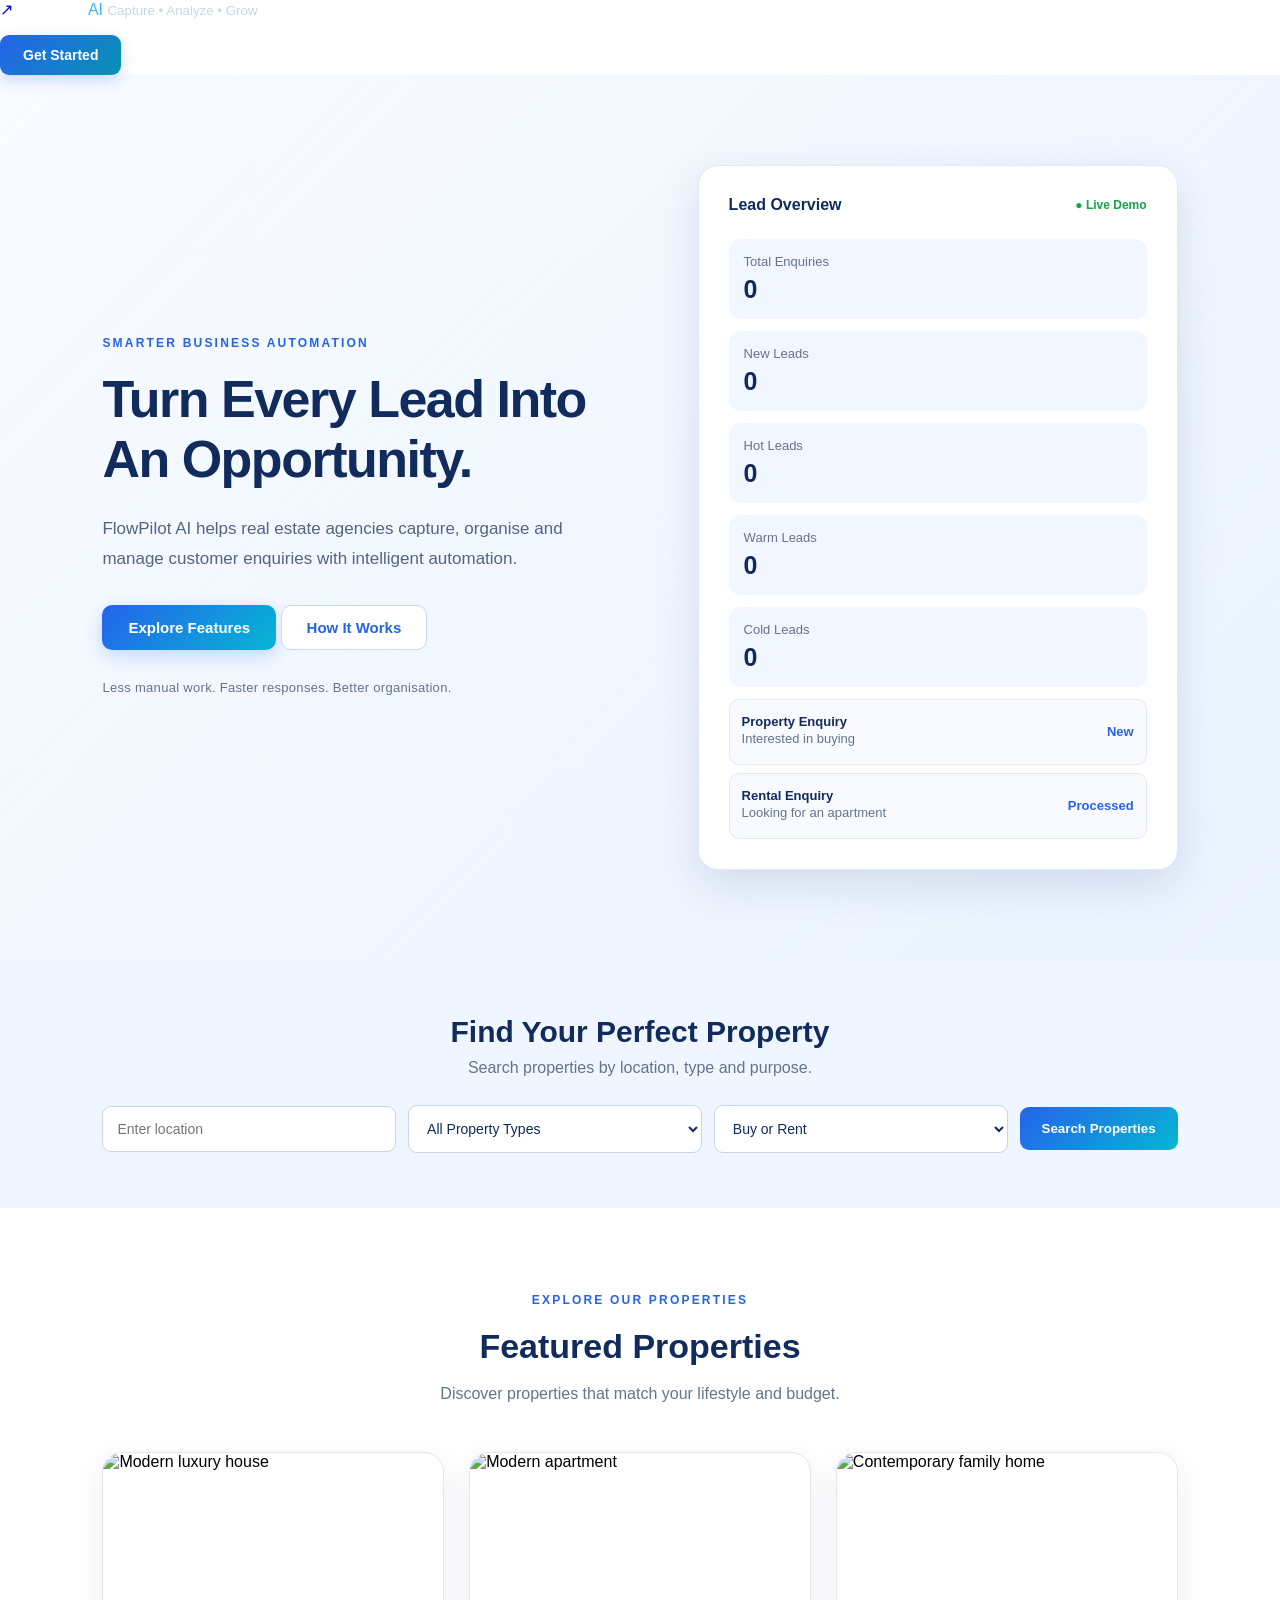
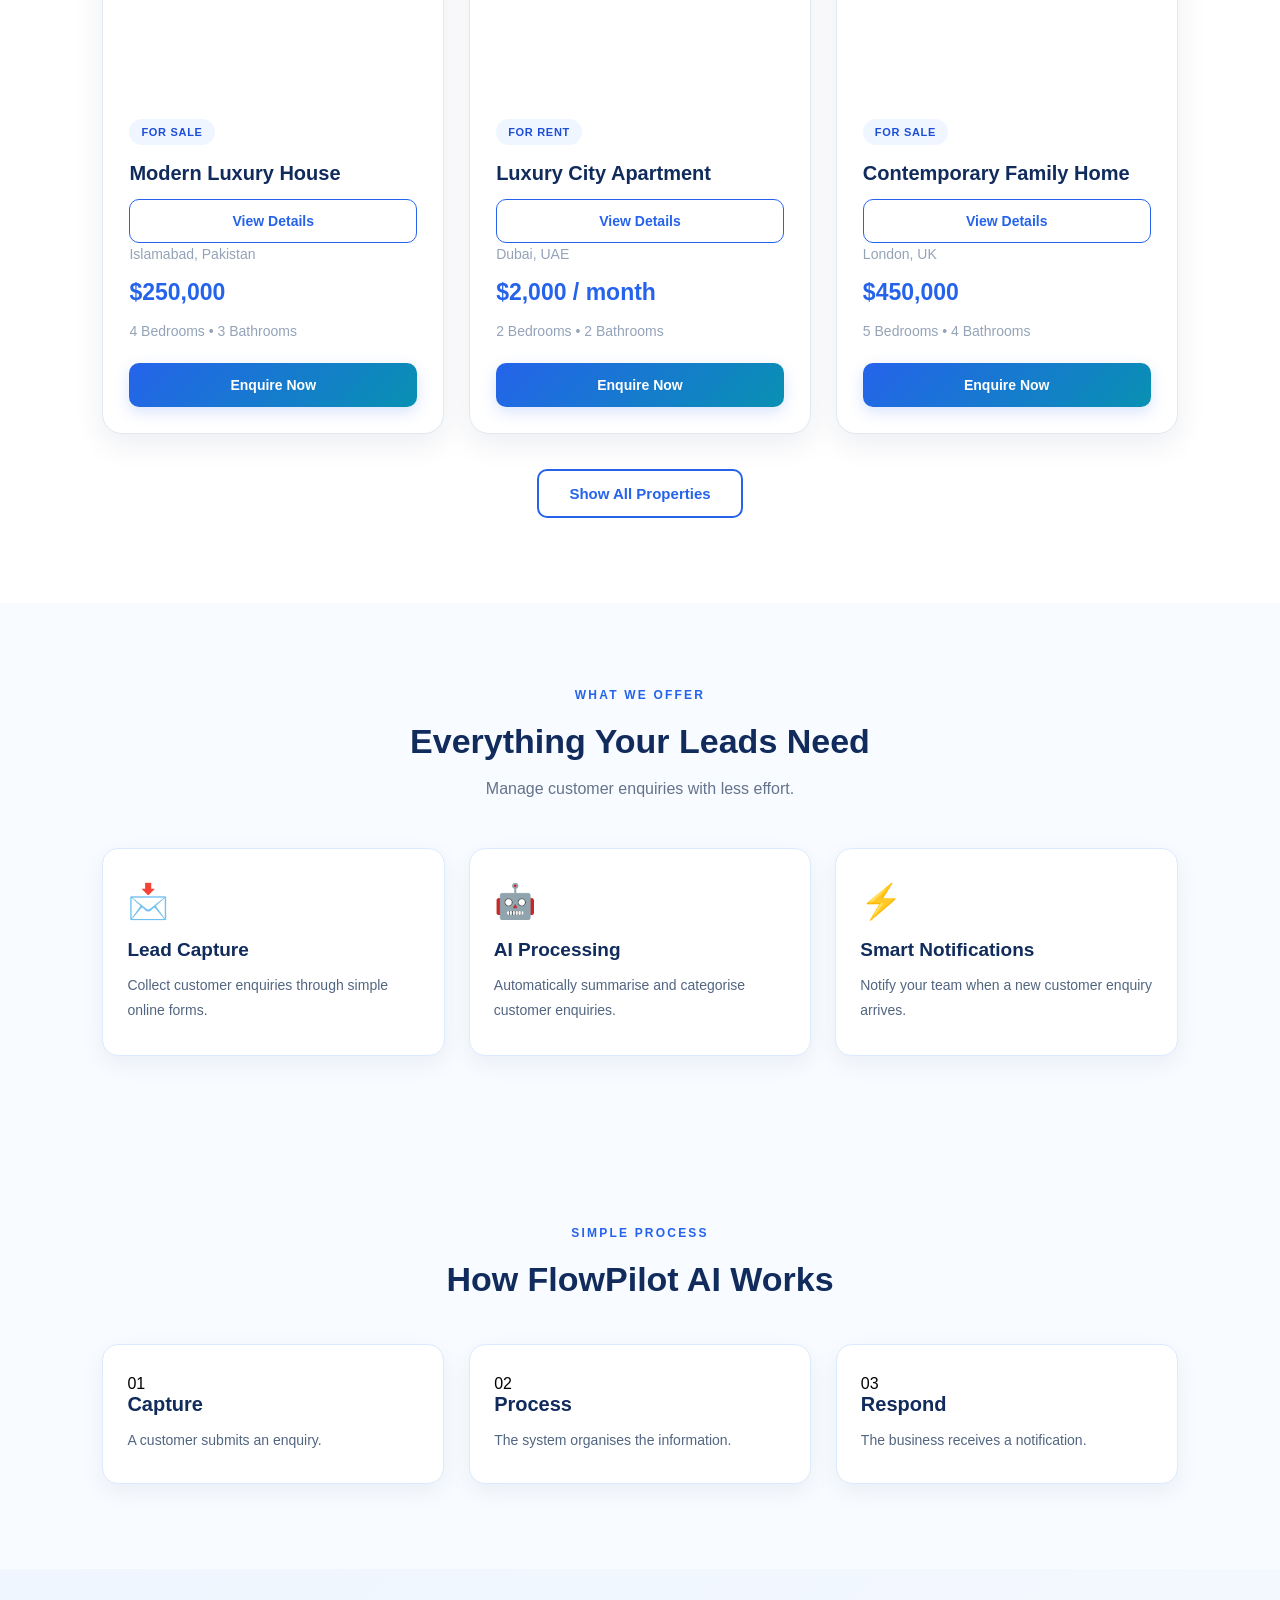
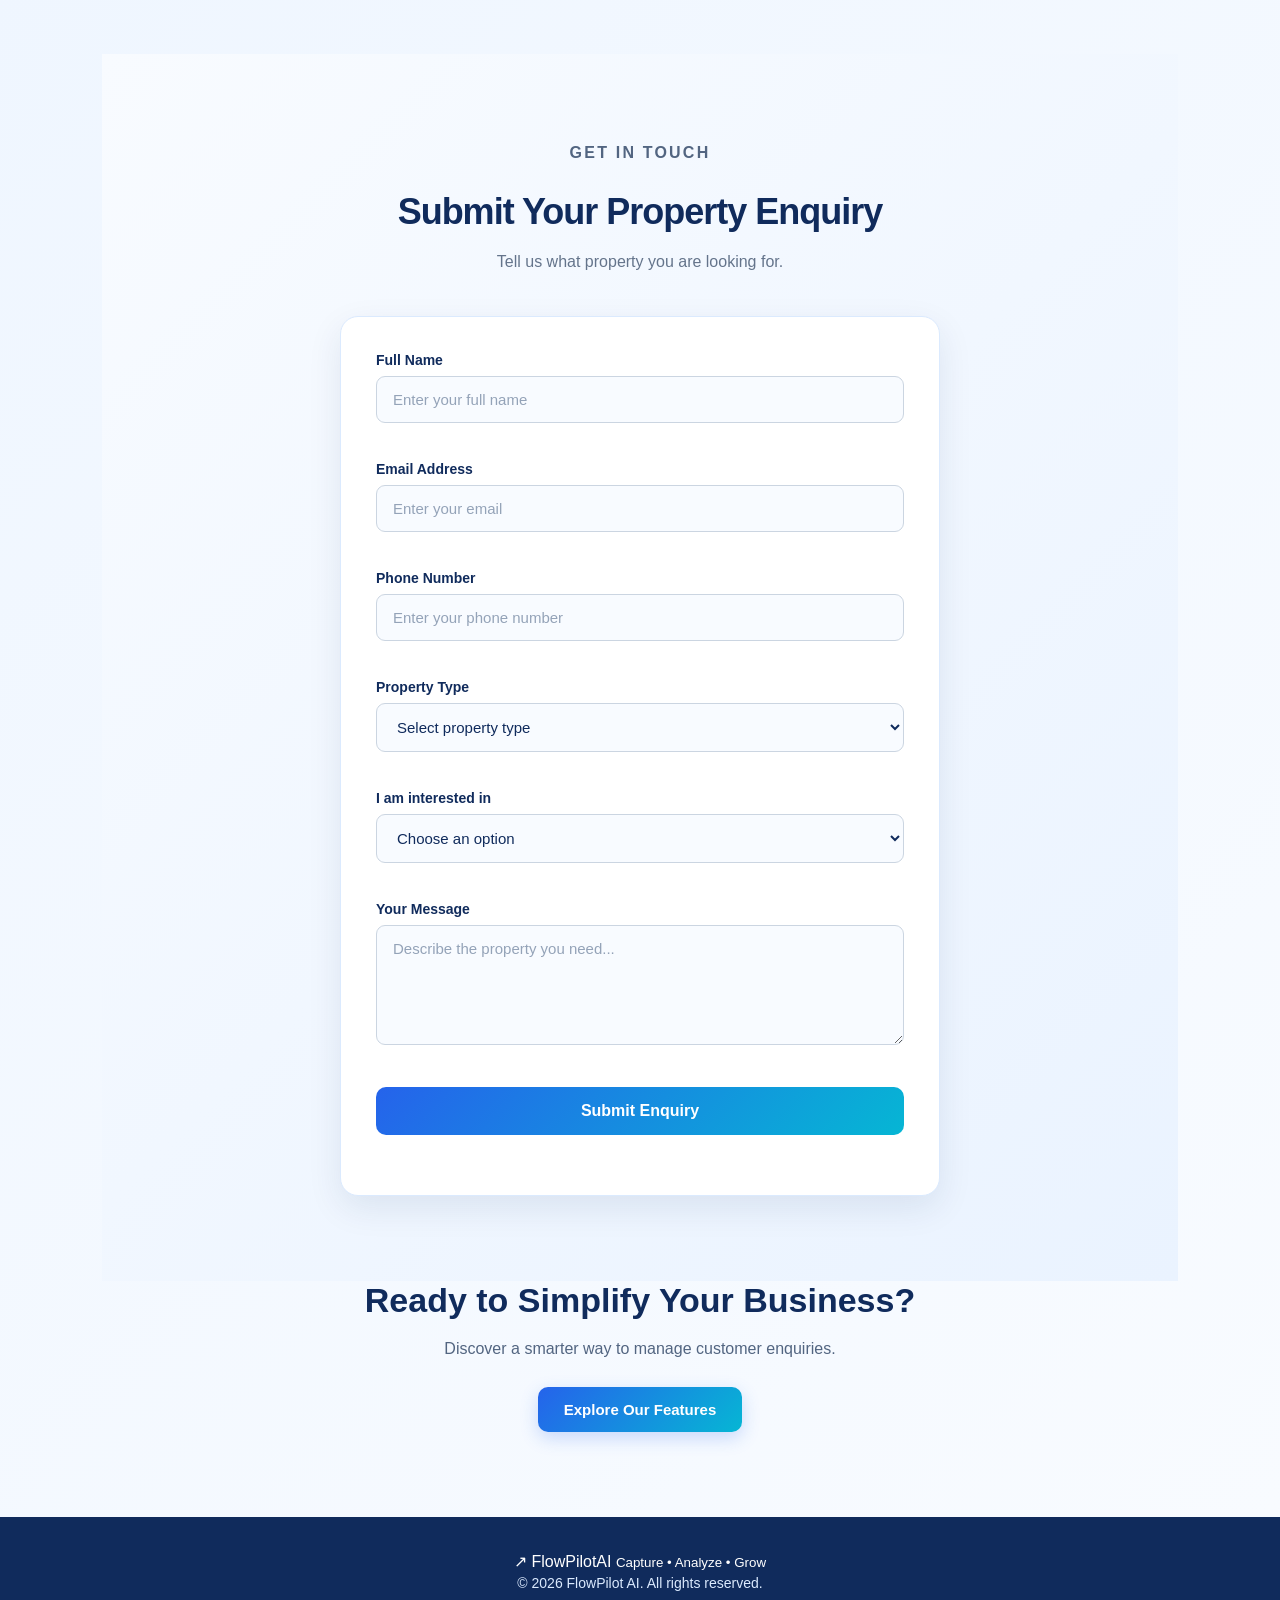
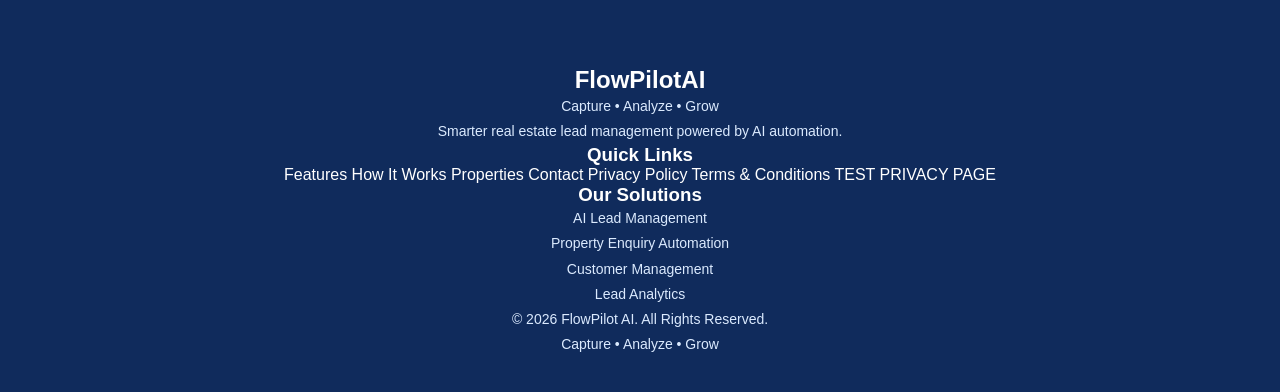
==== index.html @ d63a3cca "Upload FlowPilot AI website Upload FlowPilot AI website files, including homepage, styling, JavaScri" ====
<!DOCTYPE html>
<html lang="en">
<head>
    <meta charset="UTF-8">
    <meta name="viewport" content="width=device-width, initial-scale=1.0">
    <title>FlowPilot AI | Smart Lead Automation</title>
  <link rel="icon" href="favicon.svg" type="image/svg+xml">
    <link rel="stylesheet" href="style.css">
</head>
<body>

    <header class="navbar">
        <a href="#" class="logo">
    <span class="logo-icon">↗</span>
    <span class="logo-text">
        FlowPilot<span>AI</span>
        <small>Capture • Analyze • Grow</small>
    </span>
        </a>

        <nav>
            <a href="#features">Features</a>
            <a href="#how-it-works">How It Works</a>
            <a href="#contact">Contact</a>
        </nav>

        <a href="#contact" class="nav-button">Get Started</a>
    </header>

    <main>
        <section class="hero">
            <div class="hero-content">
                <p class="tagline">SMARTER BUSINESS AUTOMATION</p>

                <h1>
                    Turn Every Lead Into
                    <span>An Opportunity.</span>
                </h1>

                <p class="hero-description">
                    FlowPilot AI helps real estate agencies
                    capture, organise and manage customer
                    enquiries with intelligent automation.
                </p>

                <div class="hero-buttons">
                    <a href="#features" class="primary-button">
                        Explore Features
                    </a>

                    <a href="#how-it-works" class="secondary-button">
                        How It Works
                    </a>
                </div>

                <p class="trust-text">
                    Less manual work. Faster responses. Better organisation.
                </p>
            </div>

            <div class="hero-card">
                <div class="card-header">
                    <span>Lead Overview</span>
                    <span class="status">● Live Demo</span>
                </div>

                <div class="stat">
                    <p>Total Enquiries</p>
                    <h2 id="totalEnquiries">0</h2>
                </div>

                <div class="stat">
                    <p>New Leads</p>
                    <h2 id="newLeads">0</h2>
                </div>
<div class="stat">
    <p>Hot Leads</p>
    <h2 id="hotLeads">0</h2>
</div>

<div class="stat">
    <p>Warm Leads</p>
    <h2 id="warmLeads">0</h2>
</div>

<div class="stat">
    <p>Cold Leads</p>
    <h2 id="coldLeads">0</h2>
</div>
                <div class="lead-item">
                    <div>
                        <strong>Property Enquiry</strong>
                        <p>Interested in buying</p>
                    </div>
                    <span class="lead-label">New</span>
                </div>

                <div class="lead-item">
                    <div>
                        <strong>Rental Enquiry</strong>
                        <p>Looking for an apartment</p>
                    </div>
                    <span class="lead-label">Processed</span>
                </div>
            </div>
        </section>
      
<!-- PROPERTY SEARCH SECTION -->
<section class="property-search" id="property-search">

    <h2>Find Your Perfect Property</h2>
    <p>Search properties by location, type and purpose.</p>

    <div class="search-form">

        <input type="text" id="searchLocation"
        placeholder="Enter location">

        <select id="searchType">
            <option value="">All Property Types</option>
            <option value="house">House</option>
            <option value="apartment">Apartment</option>
        </select>

        <select id="searchPurpose">
            <option value="">Buy or Rent</option>
            <option value="sale">For Sale</option>
            <option value="rent">For Rent</option>
        </select>

        <button type="button" id="propertySearchButton">
            Search Properties
        </button>

    </div>
</section>

      
<!-- FEATURED PROPERTIES SECTION -->
<section class="properties" id="properties">

    <div class="section-heading">
        <p class="tagline">EXPLORE OUR PROPERTIES</p>
        <h2>Featured Properties</h2>
        <p>Discover properties that match your lifestyle and budget.</p>
    </div>

    <div class="property-grid">

        <div class="property-card">
            <img src="https://images.unsplash.com/photo-1600585154340-be6161a56a0c?w=800" alt="Modern luxury house">
            <div class="property-info">
                <span class="property-type">FOR SALE</span>
                <h3>Modern Luxury House</h3>

<button type="button" class="view-details-button"
    onclick="showPropertyDetails(0)">
    View Details
</button>

<p class="property-location">Islamabad, Pakistan</p>

<h4>$250,000</h4>

<p>4 Bedrooms • 3 Bathrooms</p>

<a href="#enquiry" class="property-button">Enquire Now</a>
            </div>
        </div>

        <div class="property-card">
            <img src="https://images.unsplash.com/photo-1600607687939-ce8a6c25118c?w=800" alt="Modern apartment">
            <div class="property-info">
                <span class="property-type">FOR RENT</span>
                <h3>Luxury City Apartment</h3>
              
<button type="button" class="view-details-button"
    onclick="showPropertyDetails(1)">
    View Details
</button>

                <p class="property-location">Dubai, UAE</p>
                <h4>$2,000 / month</h4>
                <p>2 Bedrooms • 2 Bathrooms</p>
                <a href="#enquiry" class="property-button">Enquire Now</a>
            </div>
        </div>

        <div class="property-card">
            <img src="https://images.unsplash.com/photo-1600566753086-00f18fb6b3ea?w=800" alt="Contemporary family home">
            <div class="property-info">
                <span class="property-type">FOR SALE</span>
                <h3>Contemporary Family Home</h3>
              
<button type="button" class="view-details-button"
    onclick="showPropertyDetails(2)">
    View Details
</button>

                <p class="property-location">London, UK</p>
                <h4>$450,000</h4>
                <p>5 Bedrooms • 4 Bathrooms</p>
                <a href="#enquiry" class="property-button">Enquire Now</a>
            </div>
        </div>

    </div>
  
<button type="button" id="showAllProperties" class="show-all-button">
    Show All Properties
</button>

</section>


        <section class="features" id="features">
            <div class="section-heading">
                <p class="tagline">WHAT WE OFFER</p>
                <h2>Everything Your Leads Need</h2>
                <p>Manage customer enquiries with less effort.</p>
            </div>

            <div class="feature-grid">
                <article class="feature-box">
                    <div class="feature-icon">📩</div>
                    <h3>Lead Capture</h3>
                    <p>Collect customer enquiries through
                    simple online forms.</p>
                </article>

                <article class="feature-box">
                    <div class="feature-icon">🤖</div>
                    <h3>AI Processing</h3>
                    <p>Automatically summarise and
                    categorise customer enquiries.</p>
                </article>

                <article class="feature-box">
                    <div class="feature-icon">⚡</div>
                    <h3>Smart Notifications</h3>
                    <p>Notify your team when a new
                    customer enquiry arrives.</p>
                </article>
            </div>
        </section>

        <section class="how-it-works" id="how-it-works">
            <p class="tagline">SIMPLE PROCESS</p>
            <h2>How FlowPilot AI Works</h2>

            <div class="steps">
                <div class="step">
                    <span>01</span>
                    <h3>Capture</h3>
                    <p>A customer submits an enquiry.</p>
                </div>

                <div class="step">
                    <span>02</span>
                    <h3>Process</h3>
                    <p>The system organises the information.</p>
                </div>

                <div class="step">
                    <span>03</span>
                    <h3>Respond</h3>
                    <p>The business receives a notification.</p>
                </div>
            </div>
        </section>

        <section class="contact" id="contact">
          
<!-- CUSTOMER ENQUIRY FORM -->

    


<section class="enquiry-section" id="enquiry">

    <div class="section-heading">
        <p class="tagline">GET IN TOUCH</p>
        <h2>Submit Your Property Enquiry</h2>
        <p>Tell us what property you are looking for.</p>
    </div>

    <form id="enquiryForm" class="enquiry-form">

        <div class="form-group">
            <label for="fullName">Full Name</label>
            <input type="text" id="fullName"
                placeholder="Enter your full name" required>
        </div>

        <div class="form-group">
            <label for="email">Email Address</label>
            <input type="email" id="email"
                placeholder="Enter your email" required>
        </div>

        <div class="form-group">
            <label for="phone">Phone Number</label>
            <input type="tel" id="phone"
                placeholder="Enter your phone number" required>
        </div>

        <div class="form-group">
            <label for="propertyType">Property Type</label>
            <select id="propertyType" required>
                <option value="">Select property type</option>
                <option value="House">House</option>
                <option value="Apartment">Apartment</option>
                <option value="Commercial">Commercial Property</option>
                <option value="Land">Land</option>
            </select>
        </div>

        <div class="form-group">
            <label for="purpose">I am interested in</label>
            <select id="purpose" required>
                <option value="">Choose an option</option>
                <option value="Buying">Buying</option>
                <option value="Renting">Renting</option>
                <option value="Selling">Selling</option>
            </select>
        </div>

        <div class="form-group">
            <label for="message">Your Message</label>
            <textarea id="message" rows="5"
                placeholder="Describe the property you need..."
                required></textarea>
        </div>

        <button type="submit" class="submit-button">
            Submit Enquiry
        </button>

        <p id="formMessage" class="form-message" role="status"></p>

    </form>
</section>


          <h2>Ready to Simplify Your Business?</h2>
            <p>Discover a smarter way to manage customer enquiries.</p>
            <a href="#features" class="primary-button">
                Explore Our Features
            </a>
        </section>
      
<!-- PROPERTY DETAILS POPUP -->
<div id="propertyDetailsModal" class="property-modal">

    <div class="property-modal-content">

        <button type="button" class="close-modal"
        onclick="closePropertyDetails()">&times;</button>

        <h2 id="detailTitle">Property Details</h2>

        <p id="detailLocation"></p>

        <h3 id="detailPrice"></h3>

        <p id="detailDescription"></p>

        <p id="detailBedrooms"></p>

        <a href="#enquiry" class="property-button"
        onclick="closePropertyDetails()">
            Enquire About This Property
        </a>

    </div>

</div>
    </main>

    <footer>
        <a href="#" class="logo">
    <span class="logo-icon">↗</span>
    <span class="logo-text">
        FlowPilot<span>AI</span>
        <small>Capture • Analyze • Grow</small>
    </span>
        </a>
        <p>© 2026 FlowPilot AI. All rights reserved.</p>
    </footer>
<script src="script.js?v=2"></script>
  
<!-- FLOWPILOT AI FOOTER -->
<footer class="footer">

    <div class="footer-container">

        <div class="footer-brand">
            <h2>FlowPilot<span>AI</span></h2>
            <p>Capture • Analyze • Grow</p>
            <p>
                Smarter real estate lead management
                powered by AI automation.
            </p>
        </div>

        <div class="footer-links">
            <h3>Quick Links</h3>
            <a href="#features">Features</a>
            <a href="#how-it-works">How It Works</a>
            <a href="#properties">Properties</a>
            <a href="#enquiry">Contact</a>
          <a href="./privacy.html" target="_blank">Privacy Policy</a>

<a href="./terms.html" target="_blank">Terms & Conditions</a>
          
          <a href="privacy.html">TEST PRIVACY PAGE</a>
        </div>

        <div class="footer-services">
            <h3>Our Solutions</h3>
            <p>AI Lead Management</p>
            <p>Property Enquiry Automation</p>
            <p>Customer Management</p>
            <p>Lead Analytics</p>
        </div>

    </div>

    <div class="footer-bottom">
        <p>© 2026 FlowPilot AI. All Rights Reserved.</p>
        <p>Capture • Analyze • Grow</p>
    </div>

</footer>

</body>
</html>
---- style.css ----
/* =========================================
   FLOWPILOT AI - COMPLETE WEBSITE STYLESHEET
   ========================================= */

/* 1. GLOBAL STYLES */

* {
    margin: 0;
    padding: 0;
    box-sizing: border-box;
}

html {
    scroll-behavior: smooth;
}

body {
    font-family: Arial, Helvetica, sans-serif;

/* PROFESSIONAL GET STARTED BUTTON */

.nav-button {
    display: inline-block;
    padding: 12px 23px;
    background: linear-gradient(135deg, #2563eb, #0891b2);
    color: #ffffff !important;
    text-decoration: none !important;
    font-size: 14px;
    font-weight: 700;
    border-radius: 9px;
    box-shadow: 0 5px 15px rgba(37, 99, 235, 0.22);
    transition: all 0.3s ease;
}

.nav-button:hover {
    background: linear-gradient(135deg, #1d4ed8, #0e7490);
    transform: translateY(-2px);
    box-shadow: 0 8px 20px rgba(37, 99, 235, 0.3);
}
  

.navbar .logo {
    display: inline-flex;
    align-items: center;
    gap: 10px;
    text-decoration: none;
}

.navbar .logo-text {
    color: #ffffff;
}

.navbar .logo-text > span {
    color: #38bdf8;
}

.navbar .logo-text small {
    color: #cbd5e1;
}

.navbar .logo-text {
    color: #ffffff;
}

.navbar .logo-text > span {
    color: #38bdf8;
}

.navbar .logo-text small {
    color: #cbd5e1;
}

.navbar nav {
    display: flex;
    align-items: center;
    gap: 28px;
}


.navbar nav a {
    color: #ffffff;
    text-decoration: none;
    font-size: 14px;
    font-weight: 600;
    transition: 0.3s ease;
}

.navbar nav a:hover {
    color: #38bdf8;
}







/* 3. HERO SECTION */

.hero {
    display: flex;
    align-items: center;
    justify-content: space-between;
    gap: 55px;
    padding: 90px 8%;
    min-height: 600px;
    background: linear-gradient(135deg, #f8fbff, #eaf3ff);
}

.hero-content {
    flex: 1;
    max-width: 560px;
}

.tagline {
    color: #2563eb;
    font-size: 12px;
    font-weight: 800;
    letter-spacing: 2.2px;
    margin-bottom: 20px;
    text-transform: uppercase;
}

.hero h1 {
    color: #102b5c;
    font-size: 52px;
    font-weight: 800;
    line-height: 1.15;
    letter-spacing: -1.5px;
    margin-bottom: 24px;
}

.hero-description {
    color: #526581;
    font-size: 17px;
    line-height: 1.8;
    max-width: 520px;
    margin-bottom: 30px;
}

.primary-button {
    display: inline-block;
    background: linear-gradient(135deg, #2563eb, #06b6d4);
    color: white;
    padding: 14px 26px;
    border-radius: 10px;
    text-decoration: none;
    font-size: 15px;
    font-weight: 700;
    box-shadow: 0 6px 18px rgba(37, 99, 235, 0.22);
    transition: 0.3s ease;
}

.primary-button:hover {
    transform: translateY(-3px);
    box-shadow: 0 10px 24px rgba(37, 99, 235, 0.3);
}

.secondary-button {
    display: inline-block;
    color: #2563eb;
    background: #ffffff;
    border: 1px solid #bfdbfe;
    padding: 13px 25px;
    border-radius: 10px;
    text-decoration: none;
    font-size: 15px;
    font-weight: 700;
    transition: 0.3s ease;
}

.secondary-button:hover {
    background: #eff6ff;
    border-color: #2563eb;
    transform: translateY(-3px);
}

.trust-text {
    margin-top: 28px;
    color: #64748b;
    font-size: 13px;
    font-weight: 500;
    letter-spacing: 0.3px;
    line-height: 1.6;
}

.hero-card {
    flex: 1;
    max-width: 480px;
    width: 100%;
    padding: 30px;
    background: #ffffff;
    border: 1px solid #dbeafe;
    border-radius: 20px;
    box-shadow: 0 15px 45px rgba(16, 43, 92, 0.12);
}

.hero-card .card-header {
    display: flex;
    justify-content: space-between;
    align-items: center;
    margin-bottom: 25px;
    color: #102b5c;
    font-weight: 700;
}

.hero-card .stat {
    padding: 15px;
    margin-bottom: 12px;
    background: #f1f6ff;
    border-radius: 12px;
}

.hero-card .stat p {
    color: #64748b;
    font-size: 13px;
    margin-bottom: 6px;
}

.hero-card .stat h2 {
    color: #102b5c;
    font-size: 25px;
    margin: 0;
}

.hero-card .status {
    color: #16a34a;
    font-size: 12px;
}

.lead-item {
    display: flex;
    justify-content: space-between;
    align-items: center;
    padding: 14px 12px;
    margin-top: 8px;
    background: #f8faff;
    border: 1px solid #e2e8f0;
    border-radius: 10px;
    font-size: 13px;
    color: #102b5c;
}

.lead-item p {
    color: #64748b;
    font-size: 13px;
    line-height: 1.6;
    font-weight: 500;
}

.lead-item span {
    color: #2563eb;
    font-weight: 700;
}


/* 4. SECTION HEADINGS */

.section-heading {
    text-align: center;
}

.section-heading h2,
.how-it-works h2 {
    color: #102b5c;
    font-size: 34px;
    font-weight: 800;
    margin-bottom: 14px;
}

.section-heading > p:last-child {
    color: #64748b;
    font-size: 16px;
    line-height: 1.7;
}


/* 5. FEATURES SECTION */

.features,
.how-it-works {
    padding: 85px 8%;
    text-align: center;
    background: #f8fbff;
}

.feature-grid {
    display: flex;
    gap: 24px;
    margin-top: 45px;
}

.feature-box {
    flex: 1;
    background: #ffffff;
    border: 1px solid #dbeafe;
    padding: 32px 24px;
    border-radius: 16px;
    text-align: left;
    box-shadow: 0 8px 25px rgba(16, 43, 92, 0.06);
    transition: 0.3s ease;
}

.feature-box:hover {
    transform: translateY(-6px);
    box-shadow: 0 14px 30px rgba(16, 43, 92, 0.12);
}

.feature-icon {
    font-size: 34px;
    margin-bottom: 18px;
}

.feature-box h3 {
    color: #102b5c;
    font-size: 19px;
    margin-bottom: 12px;
}

.feature-box p,
.step p {
    color: #526581;
    font-size: 14px;
    line-height: 1.8;
}


/* 6. HOW IT WORKS SECTION */

.steps {
    display: flex;
    gap: 25px;
    margin-top: 45px;
}

.step {
    flex: 1;
    background: #ffffff;
    border: 1px solid #dbeafe;
    padding: 30px 24px;
    border-radius: 16px;
    text-align: left;
    box-shadow: 0 8px 25px rgba(16, 43, 92, 0.06);
    transition: 0.3s ease;
}

.step:hover {
    transform: translateY(-6px);
    box-shadow: 0 14px 30px rgba(16, 43, 92, 0.12);
}

.step h3 {
    color: #102b5c;
    font-size: 20px;
    font-weight: 800;
    margin-bottom: 12px;
}

.step p {
    color: #526581;
    font-size: 14px;
    line-height: 1.8;
}


/* 7. FEATURED PROPERTIES */

.properties {
    padding: 85px 8%;
    background: #ffffff;
    text-align: center;
}

.property-grid {
    display: grid;
    grid-template-columns: repeat(3, minmax(0, 1fr));
    gap: 25px;
    margin-top: 45px;
}


.property-card {
    background: #ffffff;
    border: 1px solid #e2e8f0;
    border-radius: 20px;
    overflow: hidden;
    text-align: left;
    box-shadow: 0 10px 30px rgba(16, 43, 92, 0.08);
    transition: all 0.35s ease;
}

.property-card:hover {
    transform: translateY(-8px);
    box-shadow: 0 18px 40px rgba(16, 43, 92, 0.15);
    border-color: #93c5fd;
}


.property-card:hover {
    transform: translateY(-6px);
    box-shadow: 0 14px 30px rgba(16, 43, 92, 0.13);
}


.property-card img {
    width: 100%;
    height: 240px;
    object-fit: cover;
    display: block;
    transition: transform 0.5s ease;
}

.property-card:hover img {
    transform: scale(1.04);
}


.property-info {
    padding: 26px;
}

.property-type {
    display: inline-block;
    color: #1d4ed8;
    background: #eff6ff;
    padding: 7px 12px;
    border-radius: 20px;
    font-size: 11px;
    font-weight: 800;
    letter-spacing: 0.7px;
    margin-bottom: 14px;
}

.property-info h3 {
    color: #102b5c;
    font-size: 20px;
    font-weight: 800;
    line-height: 1.4;
    margin-bottom: 12px;
}



.property-info p {
    color: #64748b;
    font-size: 14px;
    line-height: 1.7;
    margin-bottom: 12px;
    font-weight: 400;
}



.property-info h4 {
    color: #2563eb;
    font-size: 23px;
    font-weight: 800;
    margin-bottom: 14px;
}




.property-button {
    display: block;
    text-align: center;
    background: linear-gradient(135deg, #2563eb, #0891b2);
    color: #ffffff;
    padding: 14px 16px;
    border-radius: 10px;
    text-decoration: none;
    font-size: 14px;
    font-weight: 800;
    margin-top: 20px;
    box-shadow: 0 5px 15px rgba(37, 99, 235, 0.18);
    transition: all 0.3s ease;
}

.property-button:hover {
    background: linear-gradient(135deg, #1d4ed8, #0e7490);
    transform: translateY(-3px);
    box-shadow: 0 9px 20px rgba(37, 99, 235, 0.28);
}



/* 8. PROPERTY SEARCH */

.property-search {
    padding: 55px 8%;
    background: #eff6ff;
    text-align: center;
}

.property-search h2 {
    color: #102b5c;
    font-size: 30px;
    font-weight: 800;
    margin-bottom: 10px;
}

.property-search > p {
    color: #64748b;
    margin-bottom: 28px;
}

.search-form {
    display: flex;
    gap: 12px;
    max-width: 1100px;
    margin: 0 auto;
    align-items: center;
}

.search-form input,
.search-form select {
    flex: 1;
    min-width: 0;
    padding: 14px;
    border: 1px solid #cbd5e1;
    border-radius: 9px;
    background: #ffffff;
    color: #102b5c;
    font-size: 14px;
}

.search-form button {
    padding: 14px 22px;
    border: none;
    border-radius: 9px;
    background: linear-gradient(135deg, #2563eb, #06b6d4);
    color: #ffffff;
    font-weight: 700;
    cursor: pointer;
}


/* 9. SHOW ALL PROPERTIES BUTTON */

.show-all-button {
    display: block;
    margin: 35px auto 0;
    padding: 14px 30px;
    background: #ffffff;
    color: #2563eb;
    border: 2px solid #2563eb;
    border-radius: 10px;
    font-size: 15px;
    font-weight: 700;
    cursor: pointer;
    transition: 0.3s ease;
}

.show-all-button:hover {
    background: #2563eb;
    color: #ffffff;
    transform: translateY(-2px);
}


/* 10. VIEW DETAILS BUTTON */


.view-details-button {
    display: block;
    width: 100%;
    padding: 13px;
    margin-top: 12px;
    background: #ffffff;
    color: #2563eb;
    border: 1.5px solid #2563eb;
    border-radius: 10px;
    font-size: 14px;
    font-weight: 800;
    cursor: pointer;
    transition: all 0.3s ease;
    box-sizing: border-box;
}

.view-details-button:hover {
    background: #eff6ff;
    border-color: #0891b2;
    color: #0891b2;
    transform: translateY(-3px);
    box-shadow: 0 6px 15px rgba(37, 99, 235, 0.12);
}



/* 11. PROPERTY DETAILS POPUP */


.property-modal {
    display: none;
    position: fixed;
    z-index: 9999;
    inset: 0;
    background: rgba(11, 31, 66, 0.78);
    padding: 20px;
    box-sizing: border-box;
    align-items: center;
    justify-content: center;
    backdrop-filter: blur(5px);
}

.property-modal-content {
    position: relative;
    width: 100%;
    max-width: 520px;
    max-height: 90vh;
    overflow-y: auto;
    padding: 38px;
    background: #ffffff;
    border: 1px solid #dbeafe;
    border-radius: 20px;
    box-shadow: 0 25px 65px rgba(0, 0, 0, 0.25);
    box-sizing: border-box;
    text-align: left;
}

.property-modal-content h2 {
    color: #102b5c;
    font-size: 27px;
    font-weight: 800;
    line-height: 1.3;
    margin-bottom: 18px;
    padding-right: 25px;
}

.property-modal-content h3 {
    color: #2563eb;
    font-size: 25px;
    font-weight: 800;
    margin: 20px 0;
}

.property-modal-content p {
    color: #64748b;
    font-size: 15px;
    line-height: 1.8;
    margin-bottom: 14px;
}

.close-modal {
    position: absolute;
    top: 12px;
    right: 15px;
    width: 36px;
    height: 36px;
    border: none;
    border-radius: 50%;
    background: #eff6ff;
    color: #2563eb;
    font-size: 27px;
    cursor: pointer;
    transition: all 0.3s ease;
}

.close-modal:hover {
    background: #dbeafe;
    color: #1d4ed8;
    transform: rotate(90deg);
}



/* 12. CONTACT SECTION */

.contact {
    text-align: center;
    padding: 85px 8%;
    background: linear-gradient(135deg, #eff6ff, #f8fbff);
}

.contact h2 {
    color: #102b5c;
    font-size: 34px;
    font-weight: 800;
    margin-bottom: 15px;
}

.contact p {
    color: #526581;
    font-size: 16px;
    line-height: 1.7;
    margin-bottom: 25px;
}


/* 13. CUSTOMER ENQUIRY FORM */

.enquiry-form {
    max-width: 600px;
    margin: 0 auto;
    padding: 35px;
    background: #ffffff;
    border: 1px solid #dbeafe;
    border-radius: 18px;
    box-shadow: 0 12px 35px rgba(16, 43, 92, 0.09);
}

.enquiry-form label {
    display: block;
    color: #102b5c;
    font-size: 14px;
    font-weight: 700;
    margin-bottom: 8px;
    text-align: left;
}

.enquiry-form input,
.enquiry-form select,
.enquiry-form textarea {
    width: 100%;
    padding: 14px 16px;
    margin-bottom: 16px;
    box-sizing: border-box;
    background: #f8fbff;
    border: 1px solid #cbd5e1;
    border-radius: 9px;
    color: #102b5c;
    font-size: 15px;
    outline: none;
}

.enquiry-form input:focus,
.enquiry-form select:focus,
.enquiry-form textarea:focus {
    border-color: #2563eb;
    box-shadow: 0 0 0 3px rgba(37, 99, 235, 0.12);
}

.enquiry-form input::placeholder,
.enquiry-form textarea::placeholder {
    color: #94a3b8;
}

.enquiry-form button {
    width: 100%;
    padding: 15px;
    background: linear-gradient(135deg, #2563eb, #06b6d4);
    color: #ffffff;
    border: none;
    border-radius: 10px;
    font-size: 16px;
    font-weight: 700;
    cursor:
/* FLOWPILOT AI PROFESSIONAL FOOTER */

.footer {
    background: #102b5c;
    color: #ffffff;
    padding: 65px 8% 20px;
}

.footer-container {
    display: grid;
    grid-template-columns: 2fr 1fr 1.5fr;
    gap: 45px;
    max-width: 1200px;
    margin: 0 auto;
    padding-bottom: 40px;
}

.footer-brand h2 {
    font-size: 30px;
    font-weight: 800;
    margin-bottom: 8px;
}

.footer-brand h2 span {
    color: #06b6d4;
}

.footer-brand > p:first-of-type {
    color: #38bdf8;
    font-size: 13px;
    font-weight: 700;
    margin-bottom: 18px;
}

.footer-brand > p:last-of-type {
    color: #cbd5e1;
    font-size: 14px;
    line-height: 1.8;
    max-width: 300px;
}

.footer-links h3,
.footer-services h3 {
    font-size: 17px;
    margin-bottom: 20px;
}

.footer-links a {
    display: block;
    color: #cbd5e1;
    text-decoration: none;
    font-size: 14px;
    margin-bottom: 13px;
    transition: 0.3s ease;
}

.footer-links a:hover {
    color: #38bdf8;
    padding-left: 5px;
}

.footer-services p {
    color: #cbd5e1;
    font-size: 14px;
    margin-bottom: 13px;
}

.footer-bottom {
    border-top: 1px solid rgba(255,255,255,0.15);
    padding-top: 22px;
    display: flex;
    justify-content: space-between;
    gap: 15px;
    color: #94a3b8;
    font-size: 13px;
}

@media (max-width: 768px) {
    .footer-container {
        grid-template-columns: 1fr;
        gap: 30px;
    }

    .footer-bottom {
        flex-direction: column;
        text-align: center;
    }
}
 pointer;
    transition: 0.3s ease;
}

.enquiry-form button:hover {
    transform: translateY(-2px);
    box-shadow: 0 8px 20px rgba(37, 99, 235, 0.25);
}


/* 14. FOOTER */

footer {
    padding: 35px 8%;
    background: #102b5c;
    color: #ffffff;
    text-align: center;
}

footer p {
    color: #dbeafe;
    font-size: 14px;
    line-height: 1.8;
}

footer a {
    color: #ffffff;
    text-decoration: none;
}

footer a:hover {
    color: #67e8f9;
}


/* 15. TABLET RESPONSIVENESS */

@media (max-width: 900px) {

    .hero {
        gap: 30px;
        padding: 65px 6%;
    }

    .hero h1 {
        font-size: 42px;
    }

    .property-grid {
        grid-template-columns: repeat(2, minmax(0, 1fr));
    }

    .feature-grid,
    .steps {
        gap: 16px;
    }

}


/* 16. MOBILE RESPONSIVENESS */

@media (max-width: 768px) {

    .navbar {
      background: linear-gradient(110deg, #0b1f42, #163b70);
border-bottom: 2px solid #2563eb;
box-shadow: 0 5px 20px rgba(11, 31, 66, 0.18);
        flex-direction: column;
        gap: 18px;
        padding: 16px 6%;
    }

    .navbar nav {
        flex-wrap: wrap;
        justify-content: center;
        gap: 14px;
    }

    .navbar nav a {
        font-size: 13px;
    }

    .hero {
        flex-direction: column;
        align-items: stretch;
        gap: 35px;
        padding: 60px 6%;
        min-height: auto;
    }

    .hero-content {
        max-width: 100%;
    }

    .hero h1 {
        font-size: 37px;
        line-height: 1.2;
    }

    .hero-description {
        font-size: 16px;
    }

    .hero-card {
        width: 100%;
        max-width: 100%;
        padding: 22px;
        box-sizing: border-box;
    }

    .features,
    .how-it-works {
        padding: 60px 6%;
    }

    .section-heading h2,
    .how-it-works h2,
    .contact h2 {
        font-size: 28px;
    }

    .feature-grid,
    .steps {
        flex-direction: column;
    }

    .feature-box,
    .step {
        width: 100%;
    }

    .properties {
        padding: 60px 6%;
    }

    .property-grid {
        grid-template-columns: 1fr;
        gap: 22px;
    }

    .property-card img {
        height: 220px;
    }

    .property-info {
        padding: 20px;
    }

    .property-search {
        padding: 45px 6%;
    }

    .search-form {
        flex-direction: column;
        align-items: stretch;
    }

    .search-form input,
    .search-form select,
    .search-form button {
        width: 100%;
        box-sizing: border-box;
        font-size: 16px;
    }

    .contact {
        padding: 60px 6%;
    }

    .enquiry-form {
        width: 100%;
        max-width: 100%;
        padding: 22px 18px;
        box-sizing: border-box;
    }

    .enquiry-form input,
    .enquiry-form select,
    .enquiry-form textarea {
        font-size: 16px;
    }

    .property-modal-content {
        padding: 28px 22px;
    }

    footer {
        padding: 30px 6%;
    }

/* MOBILE NAVBAR IMPROVEMENTS */

.navbar {
    padding: 16px 5%;
    gap: 16px;
    flex-wrap: wrap;
    justify-content: center;
}


.navbar .logo {
    width: 100%;
    justify-content: center;
    margin-bottom: 8px;
}


.navbar nav {
    width: 100%;
    justify-content: center;
    flex-wrap: wrap;
    gap: 22px;
}

.navbar nav a {
    font-size: 14px;
}

.nav-button {
    padding: 11px 25px;
    font-size: 14px ;
  align-self: center;
  margin: 0 auto;
  }
  
.navbar > .nav-button {
    display: block;
    width: fit-content;
    align-self: center !important;
    margin-left: auto !important;
    margin-right: auto !important;
}

}
}

.property-info p {
    color: #94a3b8 !important;
    font-size: 14px;
    font-weight: 500;
}

.property-info .property-location {
    color: #64748b;
    font-size: 14px;
    font-weight: 500;
}

/* FLOWPILOT AI - ENQUIRY FORM */

.enquiry-section {
    padding: 85px 8%;
    background: linear-gradient(135deg, #f8fbff, #eaf3ff);
}

.enquiry-section .section-heading {
    text-align: center;
    margin-bottom: 40px;
}

.enquiry-form {
    max-width: 650px;
    margin: 0 auto;
    padding: 40px;
    background: #ffffff;
    border: 1px solid #dbeafe;
    border-radius: 20px;
    box-shadow: 0 15px 40px rgba(16, 43, 92, 0.09);
}

.form-group {
    margin-bottom: 22px;
}

.form-group label {
    display: block;
    color: #102b5c;
    font-size: 14px;
    font-weight: 700;
    margin-bottom: 9px;
}

.form-group input,
.form-group select,
.form-group textarea {
    width: 100%;
    padding: 14px 16px;
    border: 1px solid #cbd5e1;
    border-radius: 10px;
    background: #f8fafc;
    color: #102b5c;
    font-size: 15px;
    font-family: inherit;
    box-sizing: border-box;
    outline: none;
    transition: 0.3s ease;
}

.form-group input:focus,
.form-group select:focus,
.form-group textarea:focus {
    border-color: #2563eb;
    background: #ffffff;
    box-shadow: 0 0 0 3px rgba(37, 99, 235, 0.10);
}

.form-group textarea {
    resize: vertical;
    min-height: 120px;
}

.submit-button {
    width: 100%;
    padding: 16px;
    border: none;
    border-radius: 10px;
    background: linear-gradient(135deg, #2563eb, #0891b2);
    color: #ffffff;
    font-size: 16px;
    font-weight: 800;
    cursor: pointer;
    transition: 0.3s ease;
}

.submit-button:hover {
    background: linear-gradient(135deg, #1d4ed8, #0e7490);
    transform: translateY(-2px);
    box-shadow: 0 8px 20px rgba(37, 99, 235, 0.2);
}

.form-message {
    margin-top: 18px;
    text-align: center;
    font-size: 14px;
    font-weight: 600;
}

@media (max-width: 768px) {
    .enquiry-section {
        padding: 55px 6%;
    }

    .enquiry-form {
        padding: 25px 20px;
    }
}
.enquiry-section .section-heading h2 {
    color: #102b5c;
    font-size: 36px;
    font-weight: 800;
    letter-spacing: -1px;
    margin-bottom: 15px;
}

.enquiry-section .section-heading > p:last-child {
    color: #64748b;
    font-size: 16px;
    line-height: 1.7;
}

/* PRIVACY POLICY PAGE */

.privacy-page {
    max-width: 900px;
    margin: 60px auto;
    padding: 45px;
    background: #ffffff;
    border: 1px solid #dbeafe;
    border-radius: 18px;
    box-shadow: 0 10px 30px rgba(16,43,92,0.06);
}

.privacy-page h1 {
    color: #102b5c;
    font-size: 36px;
    margin-bottom: 12px;
}

.privacy-page h2 {
    color: #102b5c;
    font-size: 21px;
    margin-top: 30px;
    margin-bottom: 12px;
}

.privacy-page p,
.privacy-page li {
    color: #526581;
    font-size: 15px;
    line-height: 1.8;
}

.privacy-page ul {
    padding-left: 25px;
}

@media (max-width: 768px) {
    .privacy-page {
        margin: 25px 15px;
        padding: 25px 20px;
    }

    .privacy-page h1 {
        font-size: 29px;
    }
}
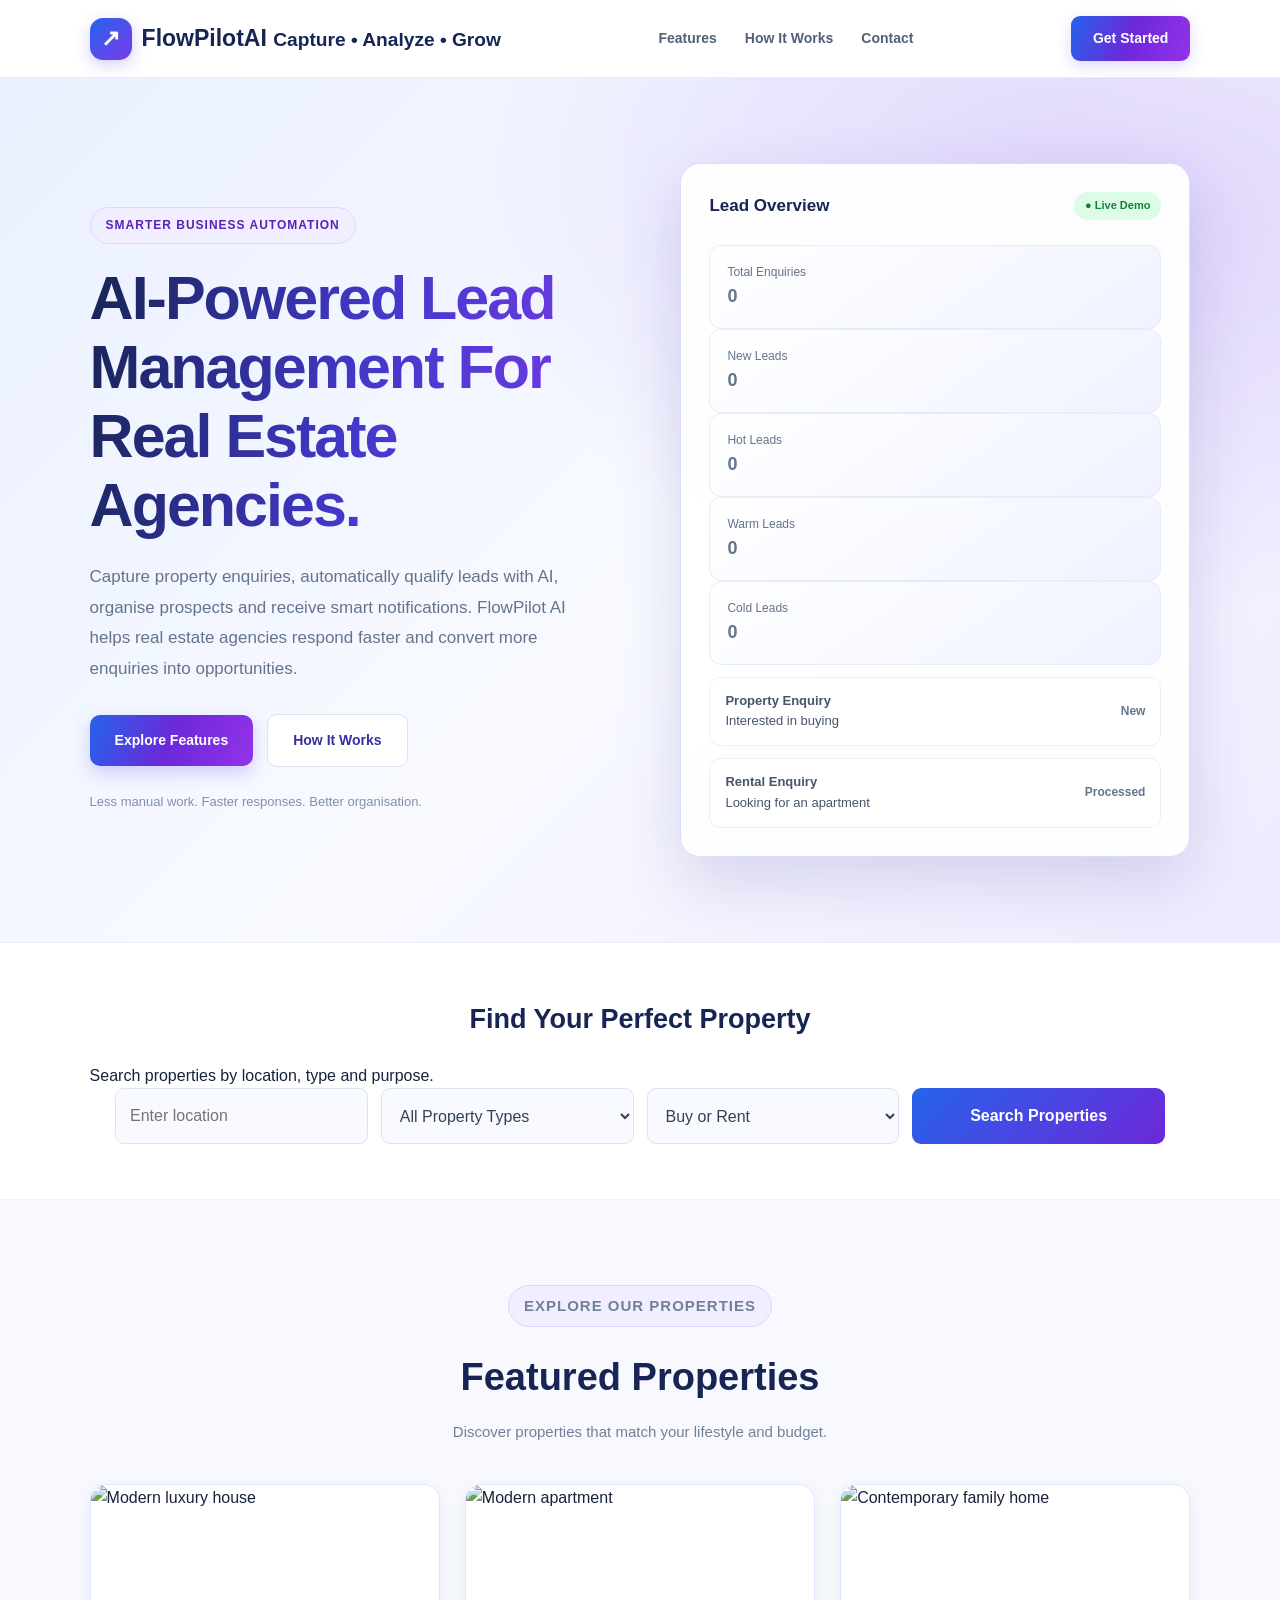
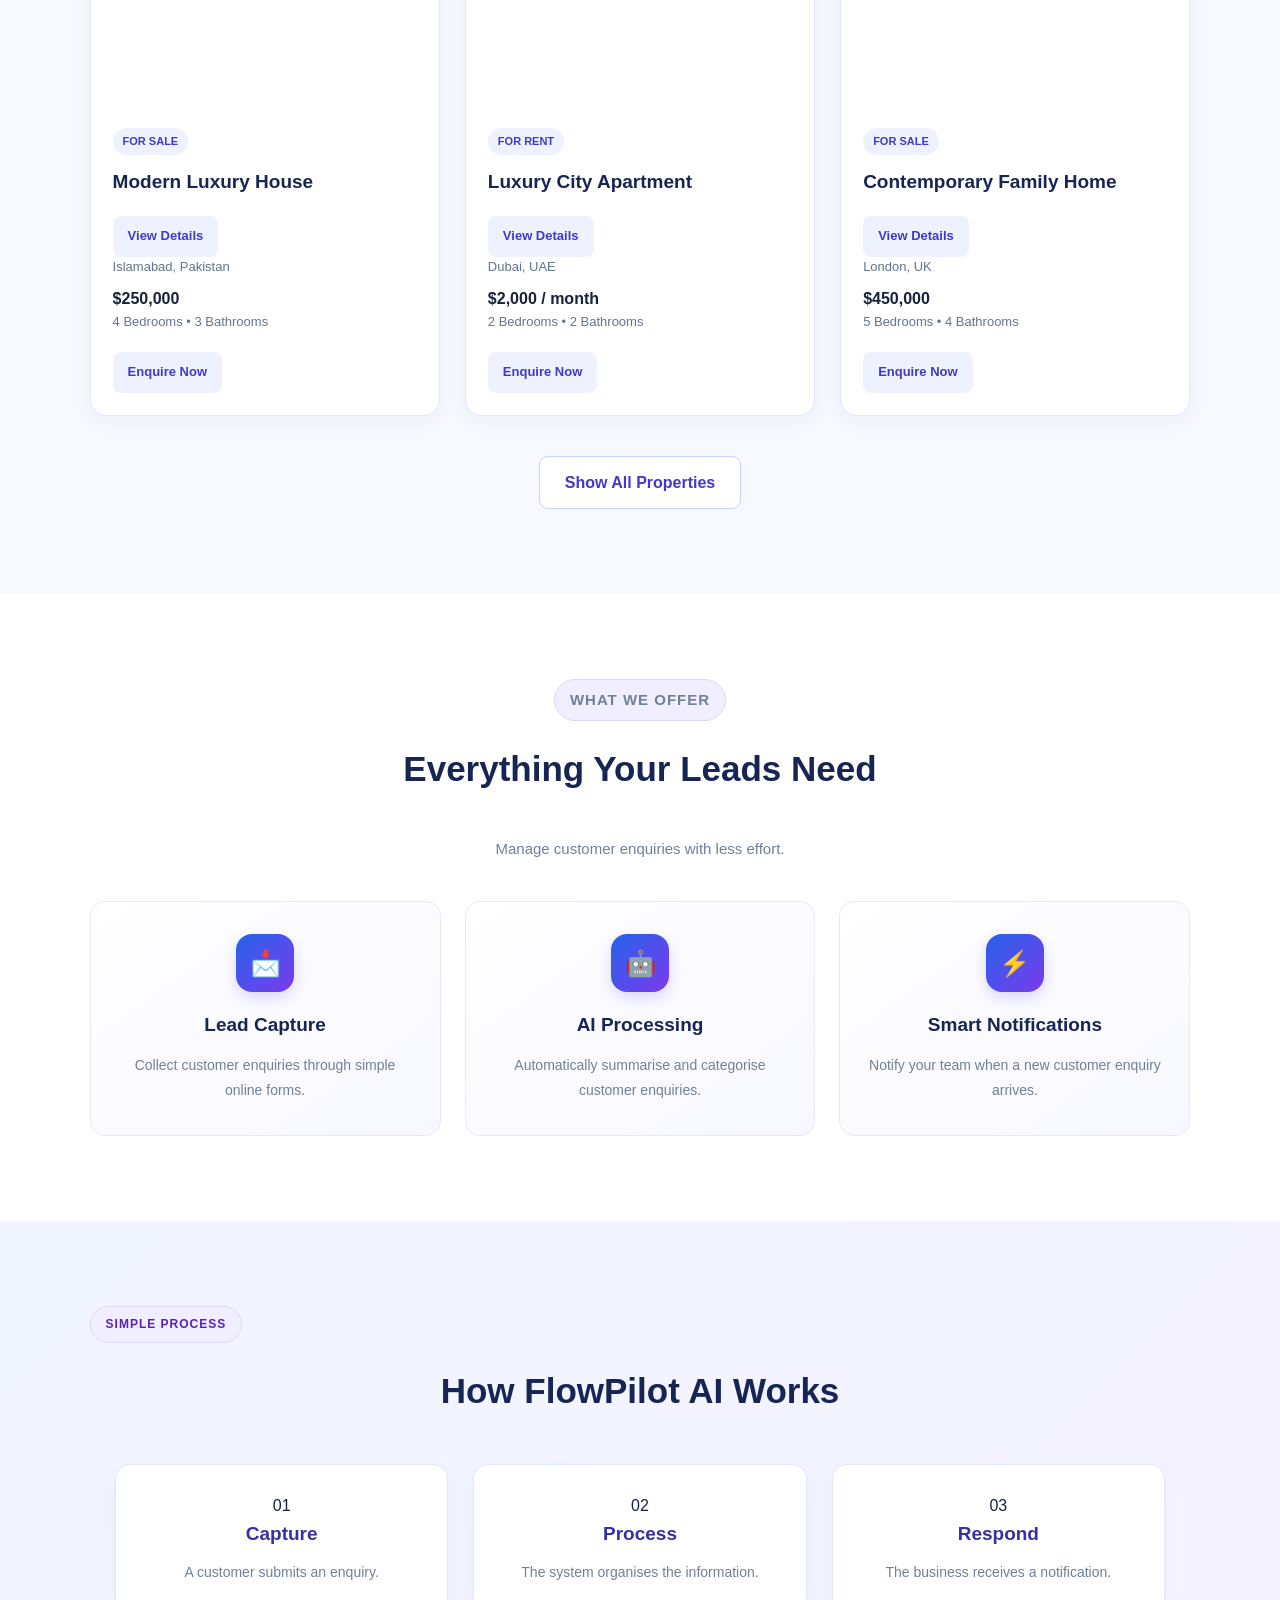
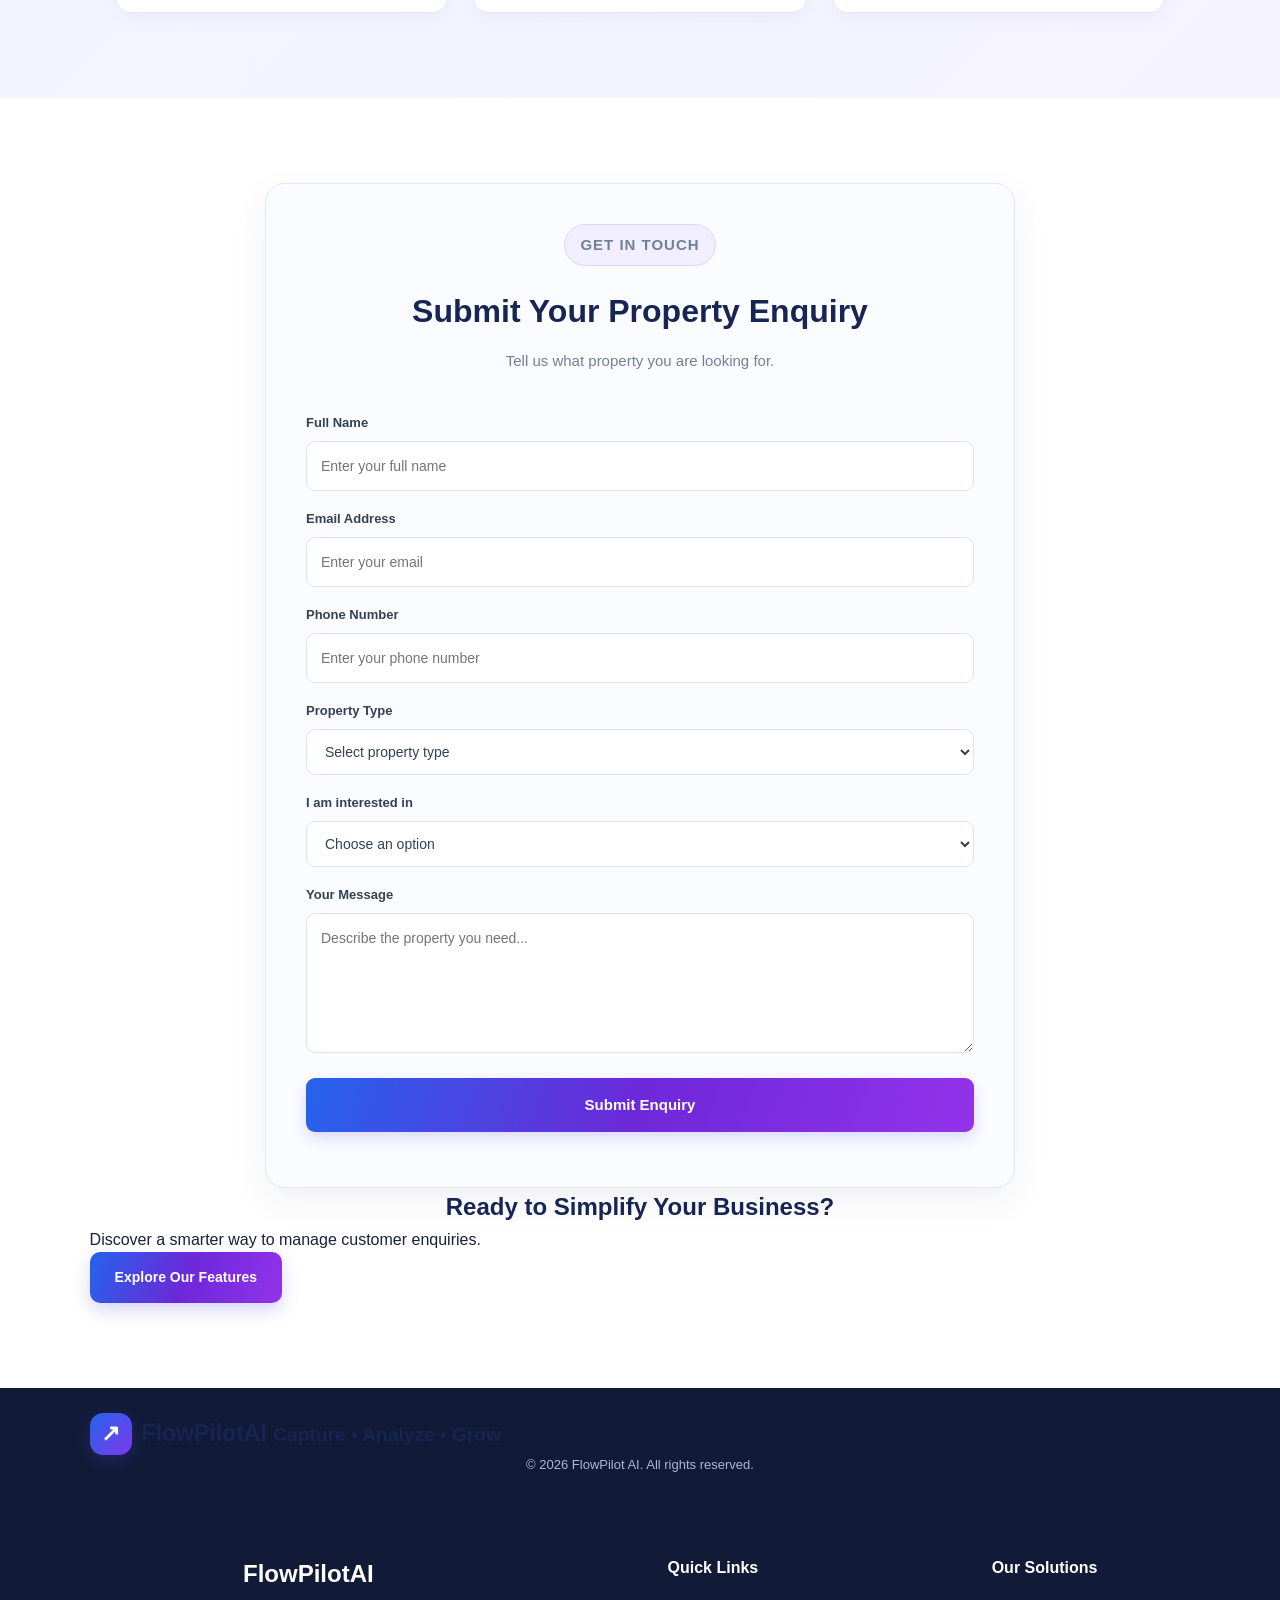
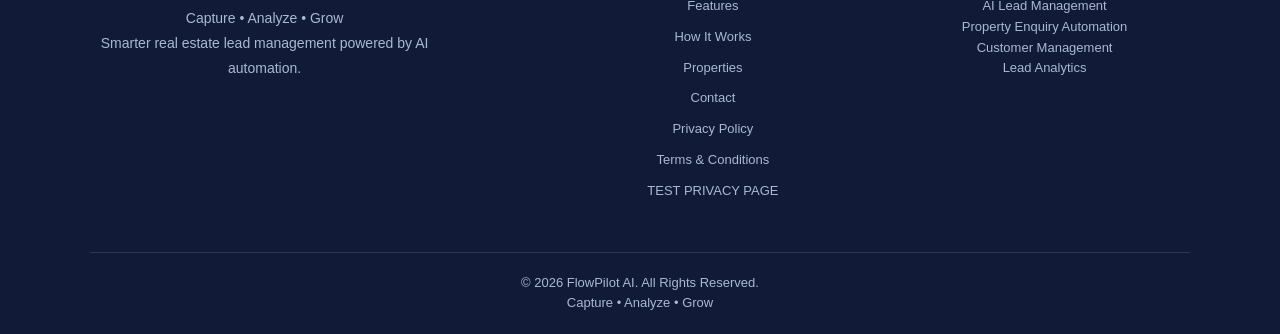
==== commit 9c8f6846: "Improve homepage hero headline and description" ====
--- a/index.html
+++ b/index.html
@@ -33,15 +33,18 @@
             <div class="hero-content">
                 <p class="tagline">SMARTER BUSINESS AUTOMATION</p>
 
-                <h1>
-                    Turn Every Lead Into
-                    <span>An Opportunity.</span>
-                </h1>
+                
+                    <h1>
+    AI-Powered Lead Management
+    <span>For Real Estate Agencies.</span>
+                    </h1>
+                    
 
                 <p class="hero-description">
-                    FlowPilot AI helps real estate agencies
-                    capture, organise and manage customer
-                    enquiries with intelligent automation.
+    Capture property enquiries, automatically qualify leads with AI,
+    organise prospects and receive smart notifications.
+    FlowPilot AI helps real estate agencies respond faster
+    and convert more enquiries into opportunities.
                 </p>
 
                 <div class="hero-buttons">
--- a/style.css
+++ b/style.css
@@ -1,9 +1,10 @@
 
 /* =========================================
-   FLOWPILOT AI - COMPLETE WEBSITE STYLESHEET
-   ========================================= */
-
-/* 1. GLOBAL STYLES */
+   FLOWPILOT AI — MODERN TECHNOLOGY DESIGN
+   Complete replacement stylesheet
+========================================= */
+
+/* 1. GLOBAL SETTINGS */
 
 * {
     margin: 0;
@@ -13,62 +14,91 @@
 
 html {
     scroll-behavior: smooth;
+    scroll-padding-top: 90px;
 }
 
 body {
     font-family: Arial, Helvetica, sans-serif;
-
-/* PROFESSIONAL GET STARTED BUTTON */
-
-.nav-button {
-    display: inline-block;
-    padding: 12px 23px;
-    background: linear-gradient(135deg, #2563eb, #0891b2);
-    color: #ffffff !important;
-    text-decoration: none !important;
-    font-size: 14px;
-    font-weight: 700;
-    border-radius: 9px;
-    box-shadow: 0 5px 15px rgba(37, 99, 235, 0.22);
-    transition: all 0.3s ease;
-}
-
-.nav-button:hover {
-    background: linear-gradient(135deg, #1d4ed8, #0e7490);
-    transform: translateY(-2px);
-    box-shadow: 0 8px 20px rgba(37, 99, 235, 0.3);
-}
-  
-
-.navbar .logo {
-    display: inline-flex;
+    background: #f7f9ff;
+    color: #17213b;
+    line-height: 1.6;
+    overflow-x: hidden;
+}
+
+a {
+    color: inherit;
+    text-decoration: none;
+}
+
+button,
+input,
+select,
+textarea {
+    font: inherit;
+}
+
+button {
+    cursor: pointer;
+}
+
+img {
+    max-width: 100%;
+    display: block;
+}
+
+section {
+    width: 100%;
+}
+
+::selection {
+    background: #c4b5fd;
+    color: #172554;
+}
+
+
+/* 2. NAVIGATION BAR */
+
+.navbar {
+    width: 100%;
+    min-height: 78px;
+    padding: 15px 7%;
+    display: flex;
+    align-items: center;
+    justify-content: space-between;
+    gap: 25px;
+    background: rgba(255, 255, 255, 0.96);
+    border-bottom: 1px solid #e8edfa;
+    position: sticky;
+    top: 0;
+    z-index: 1000;
+    backdrop-filter: blur(15px);
+}
+
+.logo {
+    display: flex;
     align-items: center;
     gap: 10px;
-    text-decoration: none;
-}
-
-.navbar .logo-text {
-    color: #ffffff;
-}
-
-.navbar .logo-text > span {
-    color: #38bdf8;
-}
-
-.navbar .logo-text small {
-    color: #cbd5e1;
-}
-
-.navbar .logo-text {
-    color: #ffffff;
-}
-
-.navbar .logo-text > span {
-    color: #38bdf8;
-}
-
-.navbar .logo-text small {
-    color: #cbd5e1;
+    font-size: 23px;
+    font-weight: 800;
+    color: #172554;
+    white-space: nowrap;
+}
+
+.logo-icon {
+    width: 42px;
+    height: 42px;
+    display: flex;
+    align-items: center;
+    justify-content: center;
+    border-radius: 13px;
+    color: white;
+    background: linear-gradient(135deg, #2563eb, #7c3aed);
+    box-shadow: 0 5px 15px rgba(79, 70, 229, 0.25);
+}
+
+.logo-text {
+    color: #172554;
+    font-weight: 800;
 }
 
 .navbar nav {
@@ -77,1167 +107,992 @@
     gap: 28px;
 }
 
-
 .navbar nav a {
-    color: #ffffff;
-    text-decoration: none;
+    color: #526078;
     font-size: 14px;
     font-weight: 600;
-    transition: 0.3s ease;
+    transition: 0.25s ease;
 }
 
 .navbar nav a:hover {
-    color: #38bdf8;
-}
-
-
-
-
-
+    color: #4f46e5;
+}
+
+.nav-button {
+    display: inline-block;
+    padding: 11px 22px;
+    border-radius: 9px;
+    color: white;
+    background: linear-gradient(135deg, #2563eb, #6d28d9);
+    font-size: 14px;
+    font-weight: 700;
+    transition: 0.25s ease;
+    box-shadow: 0 5px 15px rgba(79, 70, 229, 0.2);
+}
+
+.nav-button:hover {
+    transform: translateY(-2px);
+    box-shadow: 0 8px 20px rgba(79, 70, 229, 0.3);
+}
 
 
 /* 3. HERO SECTION */
 
 .hero {
+    min-height: 610px;
+    padding: 85px 7%;
     display: flex;
     align-items: center;
     justify-content: space-between;
     gap: 55px;
-    padding: 90px 8%;
-    min-height: 600px;
-    background: linear-gradient(135deg, #f8fbff, #eaf3ff);
+    background:
+        radial-gradient(circle at 80% 20%, rgba(124, 58, 237, 0.12), transparent 32%),
+        radial-gradient(circle at 10% 90%, rgba(37, 99, 235, 0.09), transparent 35%),
+        linear-gradient(135deg, #f8faff, #eef2ff);
 }
 
 .hero-content {
     flex: 1;
-    max-width: 560px;
+    max-width: 590px;
 }
 
 .tagline {
-    color: #2563eb;
+    display: inline-block;
+    margin-bottom: 20px;
+    padding: 8px 15px;
+    border: 1px solid #ddd6fe;
+    border-radius: 30px;
+    background: #f1efff;
+    color: #5b21b6;
     font-size: 12px;
     font-weight: 800;
-    letter-spacing: 2.2px;
-    margin-bottom: 20px;
-    text-transform: uppercase;
-}
-
-.hero h1 {
-    color: #102b5c;
-    font-size: 52px;
+    letter-spacing: 1px;
+}
+
+.hero-content h1 {
+    margin-bottom: 22px;
+    color: #172554;
+    font-size: clamp(38px, 5vw, 61px);
+    line-height: 1.13;
+    letter-spacing: -2px;
     font-weight: 800;
-    line-height: 1.15;
-    letter-spacing: -1.5px;
-    margin-bottom: 24px;
 }
 
 .hero-description {
-    color: #526581;
+    max-width: 520px;
+    margin-bottom: 30px;
+    color: #64748b;
     font-size: 17px;
     line-height: 1.8;
-    max-width: 520px;
-    margin-bottom: 30px;
+}
+
+.hero-buttons {
+    display: flex;
+    align-items: center;
+    flex-wrap: wrap;
+    gap: 14px;
+    margin-bottom: 25px;
+}
+
+.primary-button,
+.secondary-button {
+    display: inline-block;
+    padding: 14px 25px;
+    border-radius: 10px;
+    font-size: 14px;
+    font-weight: 700;
+    transition: 0.25s ease;
 }
 
 .primary-button {
-    display: inline-block;
-    background: linear-gradient(135deg, #2563eb, #06b6d4);
     color: white;
-    padding: 14px 26px;
-    border-radius: 10px;
-    text-decoration: none;
-    font-size: 15px;
-    font-weight: 700;
-    box-shadow: 0 6px 18px rgba(37, 99, 235, 0.22);
-    transition: 0.3s ease;
+    background: linear-gradient(135deg, #2563eb, #6d28d9);
+    box-shadow: 0 7px 18px rgba(79, 70, 229, 0.23);
 }
 
 .primary-button:hover {
     transform: translateY(-3px);
-    box-shadow: 0 10px 24px rgba(37, 99, 235, 0.3);
+    box-shadow: 0 10px 24px rgba(79, 70, 229, 0.32);
 }
 
 .secondary-button {
-    display: inline-block;
-    color: #2563eb;
-    background: #ffffff;
-    border: 1px solid #bfdbfe;
-    padding: 13px 25px;
-    border-radius: 10px;
-    text-decoration: none;
-    font-size: 15px;
-    font-weight: 700;
-    transition: 0.3s ease;
+    color: #3730a3;
+    background: white;
+    border: 1px solid #dbe2f0;
 }
 
 .secondary-button:hover {
-    background: #eff6ff;
-    border-color: #2563eb;
-    transform: translateY(-3px);
+    background: #eef2ff;
+    border-color: #a5b4fc;
 }
 
 .trust-text {
-    margin-top: 28px;
-    color: #64748b;
+    color: #8290a8;
     font-size: 13px;
-    font-weight: 500;
-    letter-spacing: 0.3px;
-    line-height: 1.6;
-}
+}
+
+
+/* 4. DASHBOARD PREVIEW */
 
 .hero-card {
     flex: 1;
-    max-width: 480px;
-    width: 100%;
-    padding: 30px;
-    background: #ffffff;
-    border: 1px solid #dbeafe;
+    max-width: 510px;
+    padding: 28px;
+    border: 1px solid #e1e7f5;
     border-radius: 20px;
-    box-shadow: 0 15px 45px rgba(16, 43, 92, 0.12);
-}
-
-.hero-card .card-header {
+    background: rgba(255, 255, 255, 0.95);
+    box-shadow: 0 20px 55px rgba(31, 41, 80, 0.12);
+}
+
+.card-header {
     display: flex;
+    align-items: center;
     justify-content: space-between;
-    align-items: center;
+    gap: 10px;
     margin-bottom: 25px;
-    color: #102b5c;
+    color: #172554;
+    font-size: 17px;
+    font-weight: 800;
+}
+
+.status {
+    padding: 5px 11px;
+    border-radius: 20px;
+    background: #dcfce7;
+    color: #15803d;
+    font-size: 11px;
     font-weight: 700;
 }
 
-.hero-card .stat {
-    padding: 15px;
-    margin-bottom: 12px;
-    background: #f1f6ff;
+.hero-card > div:has(.stat) {
+    display: grid;
+    grid-template-columns: repeat(2, minmax(0, 1fr));
+    gap: 12px;
+}
+
+.stat {
+    min-width: 0;
+    padding: 17px;
+    border: 1px solid #e8ecf7;
     border-radius: 12px;
-}
-
-.hero-card .stat p {
+    background: #f8faff;
     color: #64748b;
-    font-size: 13px;
-    margin-bottom: 6px;
-}
-
-.hero-card .stat h2 {
-    color: #102b5c;
-    font-size: 25px;
-    margin: 0;
-}
-
-.hero-card .status {
-    color: #16a34a;
     font-size: 12px;
+}
+
+.stat strong {
+    display: block;
+    margin-top: 5px;
+    color: #172554;
+    font-size: 26px;
+    font-weight: 800;
 }
 
 .lead-item {
     display: flex;
+    align-items: center;
     justify-content: space-between;
-    align-items: center;
-    padding: 14px 12px;
-    margin-top: 8px;
-    background: #f8faff;
-    border: 1px solid #e2e8f0;
-    border-radius: 10px;
+    gap: 10px;
+    margin-top: 12px;
+    padding: 13px 15px;
+    border: 1px solid #edf0f7;
+    border-radius: 11px;
+    background: white;
+    color: #475569;
     font-size: 13px;
-    color: #102b5c;
-}
-
-.lead-item p {
+}
+
+.lead-label {
     color: #64748b;
-    font-size: 13px;
-    line-height: 1.6;
-    font-weight: 500;
-}
-
-.lead-item span {
-    color: #2563eb;
+    font-size: 12px;
+    font-weight: 600;
+}
+
+
+/* 5. PROPERTY SEARCH */
+
+.property-search {
+    padding: 55px 7%;
+    background: white;
+    border-top: 1px solid #edf0f7;
+    border-bottom: 1px solid #edf0f7;
+}
+
+.property-search h2 {
+    margin-bottom: 22px;
+    color: #172554;
+    text-align: center;
+    font-size: 27px;
+}
+
+.search-form {
+    max-width: 1050px;
+    margin: auto;
+    display: grid;
+    grid-template-columns: repeat(4, minmax(0, 1fr));
+    gap: 13px;
+}
+
+.search-form input,
+.search-form select {
+    width: 100%;
+    min-width: 0;
+    padding: 14px;
+    border: 1px solid #dce3f1;
+    border-radius: 9px;
+    outline: none;
+    background: #f9faff;
+    color: #334155;
+}
+
+.search-form input:focus,
+.search-form select:focus {
+    border-color: #6366f1;
+    box-shadow: 0 0 0 3px rgba(99, 102, 241, 0.12);
+}
+
+.search-form button {
+    padding: 14px;
+    border: none;
+    border-radius: 9px;
+    background: linear-gradient(135deg, #2563eb, #6d28d9);
+    color: white;
     font-weight: 700;
-}
-
-
-/* 4. SECTION HEADINGS */
+    transition: 0.25s ease;
+}
+
+.search-form button:hover {
+    transform: translateY(-2px);
+}
+
+
+/* 6. FEATURED PROPERTIES */
+
+.properties {
+    padding: 85px 7%;
+    background: #f7f9ff;
+}
 
 .section-heading {
-    text-align: center;
-}
-
-.section-heading h2,
-.how-it-works h2 {
-    color: #102b5c;
-    font-size: 34px;
+    max-width: 650px;
+    margin: 0 auto 40px;
+    text-align: center;
+}
+
+.section-heading h2 {
+    margin-bottom: 12px;
+    color: #172554;
+    font-size: clamp(27px, 4vw, 38px);
     font-weight: 800;
-    margin-bottom: 14px;
-}
-
-.section-heading > p:last-child {
-    color: #64748b;
-    font-size: 16px;
-    line-height: 1.7;
-}
-
-
-/* 5. FEATURES SECTION */
-
-.features,
-.how-it-works {
-    padding: 85px 8%;
-    text-align: center;
-    background: #f8fbff;
-}
-
-.feature-grid {
-    display: flex;
-    gap: 24px;
-    margin-top: 45px;
-}
-
-.feature-box {
-    flex: 1;
-    background: #ffffff;
-    border: 1px solid #dbeafe;
-    padding: 32px 24px;
-    border-radius: 16px;
-    text-align: left;
-    box-shadow: 0 8px 25px rgba(16, 43, 92, 0.06);
-    transition: 0.3s ease;
-}
-
-.feature-box:hover {
-    transform: translateY(-6px);
-    box-shadow: 0 14px 30px rgba(16, 43, 92, 0.12);
-}
-
-.feature-icon {
-    font-size: 34px;
-    margin-bottom: 18px;
-}
-
-.feature-box h3 {
-    color: #102b5c;
-    font-size: 19px;
-    margin-bottom: 12px;
-}
-
-.feature-box p,
-.step p {
-    color: #526581;
-    font-size: 14px;
-    line-height: 1.8;
-}
-
-
-/* 6. HOW IT WORKS SECTION */
-
-.steps {
-    display: flex;
-    gap: 25px;
-    margin-top: 45px;
-}
-
-.step {
-    flex: 1;
-    background: #ffffff;
-    border: 1px solid #dbeafe;
-    padding: 30px 24px;
-    border-radius: 16px;
-    text-align: left;
-    box-shadow: 0 8px 25px rgba(16, 43, 92, 0.06);
-    transition: 0.3s ease;
-}
-
-.step:hover {
-    transform: translateY(-6px);
-    box-shadow: 0 14px 30px rgba(16, 43, 92, 0.12);
-}
-
-.step h3 {
-    color: #102b5c;
-    font-size: 20px;
-    font-weight: 800;
-    margin-bottom: 12px;
-}
-
-.step p {
-    color: #526581;
-    font-size: 14px;
-    line-height: 1.8;
-}
-
-
-/* 7. FEATURED PROPERTIES */
-
-.properties {
-    padding: 85px 8%;
-    background: #ffffff;
-    text-align: center;
+}
+
+.section-heading p {
+    color: #718096;
+    font-size: 15px;
 }
 
 .property-grid {
     display: grid;
     grid-template-columns: repeat(3, minmax(0, 1fr));
     gap: 25px;
-    margin-top: 45px;
-}
-
+}
 
 .property-card {
-    background: #ffffff;
-    border: 1px solid #e2e8f0;
-    border-radius: 20px;
     overflow: hidden;
-    text-align: left;
-    box-shadow: 0 10px 30px rgba(16, 43, 92, 0.08);
-    transition: all 0.35s ease;
+    border: 1px solid #e5eaf5;
+    border-radius: 16px;
+    background: white;
+    box-shadow: 0 5px 20px rgba(31, 41, 80, 0.05);
+    transition: 0.3s ease;
 }
 
 .property-card:hover {
-    transform: translateY(-8px);
-    box-shadow: 0 18px 40px rgba(16, 43, 92, 0.15);
-    border-color: #93c5fd;
-}
-
-
-.property-card:hover {
-    transform: translateY(-6px);
-    box-shadow: 0 14px 30px rgba(16, 43, 92, 0.13);
-}
-
+    transform: translateY(-7px);
+    box-shadow: 0 15px 35px rgba(31, 41, 80, 0.12);
+}
 
 .property-card img {
     width: 100%;
-    height: 240px;
+    height: 220px;
     object-fit: cover;
-    display: block;
-    transition: transform 0.5s ease;
-}
-
-.property-card:hover img {
-    transform: scale(1.04);
-}
-
+}
 
 .property-info {
-    padding: 26px;
+    padding: 22px;
+}
+
+.property-info h3 {
+    margin-bottom: 8px;
+    color: #172554;
+    font-size: 19px;
+}
+
+.property-info p {
+    margin-bottom: 9px;
+    color: #64748b;
+    font-size: 13px;
 }
 
 .property-type {
     display: inline-block;
-    color: #1d4ed8;
-    background: #eff6ff;
-    padding: 7px 12px;
+    margin-bottom: 12px;
+    padding: 5px 10px;
     border-radius: 20px;
+    background: #eef2ff;
+    color: #4338ca;
     font-size: 11px;
     font-weight: 800;
-    letter-spacing: 0.7px;
-    margin-bottom: 14px;
-}
-
-.property-info h3 {
-    color: #102b5c;
-    font-size: 20px;
+}
+
+.property-location {
+    color: #64748b;
+}
+
+.property-price {
+    margin: 12px 0;
+    color: #4f46e5;
+    font-size: 21px;
     font-weight: 800;
-    line-height: 1.4;
-    margin-bottom: 12px;
-}
-
-
-
-.property-info p {
-    color: #64748b;
-    font-size: 14px;
-    line-height: 1.7;
-    margin-bottom: 12px;
-    font-weight: 400;
-}
-
-
-
-.property-info h4 {
-    color: #2563eb;
-    font-size: 23px;
-    font-weight: 800;
-    margin-bottom: 14px;
-}
-
-
-
-
-.property-button {
-    display: block;
-    text-align: center;
-    background: linear-gradient(135deg, #2563eb, #0891b2);
-    color: #ffffff;
-    padding: 14px 16px;
-    border-radius: 10px;
-    text-decoration: none;
-    font-size: 14px;
-    font-weight: 800;
-    margin-top: 20px;
-    box-shadow: 0 5px 15px rgba(37, 99, 235, 0.18);
-    transition: all 0.3s ease;
-}
-
-.property-button:hover {
-    background: linear-gradient(135deg, #1d4ed8, #0e7490);
-    transform: translateY(-3px);
-    box-shadow: 0 9px 20px rgba(37, 99, 235, 0.28);
-}
-
-
-
-/* 8. PROPERTY SEARCH */
-
-.property-search {
-    padding: 55px 8%;
-    background: #eff6ff;
-    text-align: center;
-}
-
-.property-search h2 {
-    color: #102b5c;
-    font-size: 30px;
-    font-weight: 800;
-    margin-bottom: 10px;
-}
-
-.property-search > p {
-    color: #64748b;
-    margin-bottom: 28px;
-}
-
-.search-form {
-    display: flex;
-    gap: 12px;
-    max-width: 1100px;
-    margin: 0 auto;
-    align-items: center;
-}
-
-.search-form input,
-.search-form select {
-    flex: 1;
-    min-width: 0;
-    padding: 14px;
-    border: 1px solid #cbd5e1;
-    border-radius: 9px;
-    background: #ffffff;
-    color: #102b5c;
-    font-size: 14px;
-}
-
-.search-form button {
-    padding: 14px 22px;
+}
+
+.property-button,
+.view-details-button {
+    display: inline-block;
+    margin-top: 10px;
+    padding: 10px 15px;
     border: none;
-    border-radius: 9px;
-    background: linear-gradient(135deg, #2563eb, #06b6d4);
-    color: #ffffff;
+    border-radius: 8px;
+    background: #eef2ff;
+    color: #4338ca;
+    font-size: 13px;
     font-weight: 700;
-    cursor: pointer;
-}
-
-
-/* 9. SHOW ALL PROPERTIES BUTTON */
+    transition: 0.25s ease;
+}
+
+.property-button:hover,
+.view-details-button:hover {
+    background: #4f46e5;
+    color: white;
+}
 
 .show-all-button {
     display: block;
-    margin: 35px auto 0;
-    padding: 14px 30px;
-    background: #ffffff;
-    color: #2563eb;
-    border: 2px solid #2563eb;
-    border-radius: 10px;
-    font-size: 15px;
+    margin: 40px auto 0;
+    padding: 13px 25px;
+    border: 1px solid #c7d2fe;
+    border-radius: 9px;
+    background: white;
+    color: #4338ca;
     font-weight: 700;
-    cursor: pointer;
+    transition: 0.25s ease;
+}
+
+.show-all-button:hover {
+    background: #eef2ff;
+}
+
+
+/* 7. FEATURES SECTION */
+
+.features {
+    padding: 85px 7%;
+    background: white;
+}
+
+.features h2 {
+    margin-bottom: 40px;
+    color: #172554;
+    text-align: center;
+    font-size: 35px;
+}
+
+.feature-grid {
+    display: grid;
+    grid-template-columns: repeat(3, minmax(0, 1fr));
+    gap: 24px;
+}
+
+.feature-box {
+    padding: 32px 25px;
+    border: 1px solid #e7eaf5;
+    border-radius: 15px;
+    background: #fbfcff;
+    text-align: center;
     transition: 0.3s ease;
 }
 
-.show-all-button:hover {
-    background: #2563eb;
-    color: #ffffff;
-    transform: translateY(-2px);
-}
-
-
-/* 10. VIEW DETAILS BUTTON */
-
-
-.view-details-button {
-    display: block;
-    width: 100%;
-    padding: 13px;
-    margin-top: 12px;
-    background: #ffffff;
-    color: #2563eb;
-    border: 1.5px solid #2563eb;
-    border-radius: 10px;
-    font-size: 14px;
-    font-weight: 800;
-    cursor: pointer;
-    transition: all 0.3s ease;
-    box-sizing: border-box;
-}
-
-.view-details-button:hover {
-    background: #eff6ff;
-    border-color: #0891b2;
-    color: #0891b2;
-    transform: translateY(-3px);
-    box-shadow: 0 6px 15px rgba(37, 99, 235, 0.12);
-}
-
-
-
-/* 11. PROPERTY DETAILS POPUP */
-
-
-.property-modal {
-    display: none;
-    position: fixed;
-    z-index: 9999;
-    inset: 0;
-    background: rgba(11, 31, 66, 0.78);
-    padding: 20px;
-    box-sizing: border-box;
+.feature-box:hover {
+    transform: translateY(-5px);
+    border-color: #c7d2fe;
+    box-shadow: 0 12px 30px rgba(79, 70, 229, 0.09);
+}
+
+.feature-icon {
+    width: 58px;
+    height: 58px;
+    margin: 0 auto 18px;
+    display: flex;
     align-items: center;
     justify-content: center;
-    backdrop-filter: blur(5px);
-}
-
-.property-modal-content {
-    position: relative;
+    border-radius: 16px;
+    background: linear-gradient(135deg, #dbeafe, #ede9fe);
+    color: #4f46e5;
+    font-size: 25px;
+}
+
+.feature-box h3 {
+    margin-bottom: 12px;
+    color: #172554;
+    font-size: 19px;
+}
+
+.feature-box p {
+    color: #718096;
+    font-size: 14px;
+    line-height: 1.8;
+}
+
+
+/* 8. HOW IT WORKS */
+
+.how-it-works {
+    padding: 85px 7%;
+    background: linear-gradient(135deg, #f1f5ff, #f5f3ff);
+}
+
+.how-it-works h2 {
+    margin-bottom: 45px;
+    color: #172554;
+    text-align: center;
+    font-size: 35px;
+}
+
+.steps {
+    max-width: 1050px;
+    margin: auto;
+    display: grid;
+    grid-template-columns: repeat(3, minmax(0, 1fr));
+    gap: 25px;
+}
+
+.step {
+    padding: 28px 23px;
+    border: 1px solid #e1e7f5;
+    border-radius: 15px;
+    background: white;
+    text-align: center;
+    box-shadow: 0 6px 20px rgba(31, 41, 80, 0.04);
+}
+
+.step h3 {
+    margin-bottom: 12px;
+    color: #3730a3;
+    font-size: 19px;
+}
+
+.step p {
+    color: #718096;
+    font-size: 14px;
+}
+
+
+/* 9. CONTACT AND ENQUIRY */
+
+.contact {
+    padding: 85px 7%;
+    background: white;
+}
+
+.enquiry-section {
+    max-width: 750px;
+    margin: auto;
+    padding: 40px;
+    border: 1px solid #e3e8f5;
+    border-radius: 20px;
+    background: #fbfcff;
+    box-shadow: 0 12px 35px rgba(31, 41, 80, 0.07);
+}
+
+.enquiry-section h2 {
+    margin-bottom: 12px;
+    color: #172554;
+    text-align: center;
+    font-size: 32px;
+}
+
+.enquiry-section > p {
+    margin-bottom: 30px;
+    color: #718096;
+    text-align: center;
+    font-size: 14px;
+}
+
+.enquiry-form {
     width: 100%;
-    max-width: 520px;
-    max-height: 90vh;
-    overflow-y: auto;
-    padding: 38px;
-    background: #ffffff;
-    border: 1px solid #dbeafe;
-    border-radius: 20px;
-    box-shadow: 0 25px 65px rgba(0, 0, 0, 0.25);
-    box-sizing: border-box;
-    text-align: left;
-}
-
-.property-modal-content h2 {
-    color: #102b5c;
-    font-size: 27px;
-    font-weight: 800;
-    line-height: 1.3;
+}
+
+.form-group {
     margin-bottom: 18px;
-    padding-right: 25px;
-}
-
-.property-modal-content h3 {
-    color: #2563eb;
-    font-size: 25px;
-    font-weight: 800;
-    margin: 20px 0;
-}
-
-.property-modal-content p {
-    color: #64748b;
-    font-size: 15px;
-    line-height: 1.8;
-    margin-bottom: 14px;
-}
-
-.close-modal {
-    position: absolute;
-    top: 12px;
-    right: 15px;
-    width: 36px;
-    height: 36px;
-    border: none;
-    border-radius: 50%;
-    background: #eff6ff;
-    color: #2563eb;
-    font-size: 27px;
-    cursor: pointer;
-    transition: all 0.3s ease;
-}
-
-.close-modal:hover {
-    background: #dbeafe;
-    color: #1d4ed8;
-    transform: rotate(90deg);
-}
-
-
-
-/* 12. CONTACT SECTION */
-
-.contact {
-    text-align: center;
-    padding: 85px 8%;
-    background: linear-gradient(135deg, #eff6ff, #f8fbff);
-}
-
-.contact h2 {
-    color: #102b5c;
-    font-size: 34px;
-    font-weight: 800;
-    margin-bottom: 15px;
-}
-
-.contact p {
-    color: #526581;
-    font-size: 16px;
-    line-height: 1.7;
-    margin-bottom: 25px;
-}
-
-
-/* 13. CUSTOMER ENQUIRY FORM */
-
-.enquiry-form {
-    max-width: 600px;
-    margin: 0 auto;
-    padding: 35px;
-    background: #ffffff;
-    border: 1px solid #dbeafe;
-    border-radius: 18px;
-    box-shadow: 0 12px 35px rgba(16, 43, 92, 0.09);
-}
-
-.enquiry-form label {
+}
+
+.form-group label {
     display: block;
-    color: #102b5c;
-    font-size: 14px;
+    margin-bottom: 7px;
+    color: #334155;
+    font-size: 13px;
     font-weight: 700;
-    margin-bottom: 8px;
-    text-align: left;
-}
-
+}
+
+.form-group input,
+.form-group select,
+.form-group textarea,
 .enquiry-form input,
 .enquiry-form select,
 .enquiry-form textarea {
     width: 100%;
-    padding: 14px 16px;
-    margin-bottom: 16px;
-    box-sizing: border-box;
-    background: #f8fbff;
-    border: 1px solid #cbd5e1;
+    padding: 13px 14px;
+    border: 1px solid #dce3f1;
     border-radius: 9px;
-    color: #102b5c;
-    font-size: 15px;
     outline: none;
-}
-
+    background: white;
+    color: #334155;
+    font-size: 14px;
+    transition: 0.2s ease;
+}
+
+.form-group textarea,
+.enquiry-form textarea {
+    min-height: 120px;
+    resize: vertical;
+}
+
+.form-group input:focus,
+.form-group select:focus,
+.form-group textarea:focus,
 .enquiry-form input:focus,
 .enquiry-form select:focus,
 .enquiry-form textarea:focus {
-    border-color: #2563eb;
-    box-shadow: 0 0 0 3px rgba(37, 99, 235, 0.12);
-}
-
-.enquiry-form input::placeholder,
-.enquiry-form textarea::placeholder {
-    color: #94a3b8;
-}
-
-.enquiry-form button {
+    border-color: #6366f1;
+    box-shadow: 0 0 0 3px rgba(99, 102, 241, 0.12);
+}
+
+.submit-button {
     width: 100%;
     padding: 15px;
-    background: linear-gradient(135deg, #2563eb, #06b6d4);
-    color: #ffffff;
     border: none;
-    border-radius: 10px;
-    font-size: 16px;
-    font-weight: 700;
-    cursor:
-/* FLOWPILOT AI PROFESSIONAL FOOTER */
-
+    border-radius: 9px;
+    background: linear-gradient(135deg, #2563eb, #6d28d9);
+    color: white;
+    font-size: 15px;
+    font-weight: 800;
+    box-shadow: 0 6px 16px rgba(79, 70, 229, 0.2);
+    transition: 0.25s ease;
+}
+
+.submit-button:hover {
+    transform: translateY(-2px);
+    box-shadow: 0 9px 22px rgba(79, 70, 229, 0.3);
+}
+
+.form-message {
+    margin-top: 15px;
+    color: #475569;
+    text-align: center;
+    font-size: 13px;
+}
+
+
+/* 10. CALL TO ACTION */
+
+.contact > h2,
+.contact > h3 {
+    color: #172554;
+    text-align: center;
+}
+
+
+/* 11. PROPERTY DETAILS MODAL */
+
+.property-modal {
+    display: none;
+    position: fixed;
+    inset: 0;
+    z-index: 2000;
+    align-items: center;
+    justify-content: center;
+    padding: 20px;
+    background: rgba(15, 23, 42, 0.72);
+    backdrop-filter: blur(5px);
+}
+
+.property-modal-content {
+    position: relative;
+    width: 100%;
+    max-width: 550px;
+    max-height: 85vh;
+    overflow-y: auto;
+    padding: 35px;
+    border-radius: 18px;
+    background: white;
+    box-shadow: 0 20px 60px rgba(0, 0, 0, 0.25);
+}
+
+.property-modal-content h2 {
+    margin-bottom: 15px;
+    color: #172554;
+}
+
+.property-modal-content p {
+    margin-bottom: 12px;
+    color: #64748b;
+}
+
+.close-modal {
+    position: absolute;
+    top: 12px;
+    right: 18px;
+    border: none;
+    background: transparent;
+    color: #64748b;
+    font-size: 29px;
+    line-height: 1;
+    cursor: pointer;
+}
+
+.close-modal:hover {
+    color: #4f46e5;
+}
+
+
+/* 12. FOOTER */
+
+footer,
 .footer {
-    background: #102b5c;
-    color: #ffffff;
-    padding: 65px 8% 20px;
+    background: #111b38;
+    color: #dbe4ff;
+}
+
+footer {
+    padding: 25px 7%;
+    text-align: center;
+}
+
+footer p {
+    color: #aab8d4;
+    font-size: 13px;
+}
+
+.footer {
+    padding: 55px 7% 20px;
 }
 
 .footer-container {
     display: grid;
-    grid-template-columns: 2fr 1fr 1.5fr;
-    gap: 45px;
+    grid-template-columns: 1.5fr 1fr 1fr;
+    gap: 40px;
     max-width: 1200px;
-    margin: 0 auto;
-    padding-bottom: 40px;
-}
-
-.footer-brand h2 {
-    font-size: 30px;
-    font-weight: 800;
-    margin-bottom: 8px;
-}
-
-.footer-brand h2 span {
-    color: #06b6d4;
-}
-
-.footer-brand > p:first-of-type {
-    color: #38bdf8;
-    font-size: 13px;
-    font-weight: 700;
-    margin-bottom: 18px;
-}
-
-.footer-brand > p:last-of-type {
-    color: #cbd5e1;
+    margin: auto;
+}
+
+.footer-brand h2,
+.footer-brand h3 {
+    margin-bottom: 12px;
+    color: white;
+}
+
+.footer-brand p {
+    max-width: 350px;
+    color: #aab8d4;
     font-size: 14px;
     line-height: 1.8;
-    max-width: 300px;
 }
 
 .footer-links h3,
 .footer-services h3 {
-    font-size: 17px;
-    margin-bottom: 20px;
-}
-
-.footer-links a {
+    margin-bottom: 15px;
+    color: white;
+    font-size: 16px;
+}
+
+.footer-links a,
+.footer-services a {
     display: block;
-    color: #cbd5e1;
-    text-decoration: none;
-    font-size: 14px;
-    margin-bottom: 13px;
-    transition: 0.3s ease;
-}
-
-.footer-links a:hover {
-    color: #38bdf8;
-    padding-left: 5px;
-}
-
-.footer-services p {
-    color: #cbd5e1;
-    font-size: 14px;
-    margin-bottom: 13px;
+    margin-bottom: 10px;
+    color: #aab8d4;
+    font-size: 13px;
+    transition: 0.2s ease;
+}
+
+.footer-links a:hover,
+.footer-services a:hover {
+    color: #a5b4fc;
 }
 
 .footer-bottom {
-    border-top: 1px solid rgba(255,255,255,0.15);
-    padding-top: 22px;
-    display: flex;
-    justify-content: space-between;
-    gap: 15px;
-    color: #94a3b8;
-    font-size: 13px;
-}
-
-@media (max-width: 768px) {
-    .footer-container {
-        grid-template-columns: 1fr;
+    margin-top: 40px;
+    padding-top: 20px;
+    border-top: 1px solid rgba(255, 255, 255, 0.12);
+    color: #91a1c0;
+    text-align: center;
+    font-size: 12px;
+}
+
+
+/* 13. ACCESSIBILITY AND INTERACTION */
+
+button:focus-visible,
+a:focus-visible,
+input:focus-visible,
+select:focus-visible,
+textarea:focus-visible {
+    outline: 3px solid #818cf8;
+    outline-offset: 3px;
+}
+
+[hidden] {
+    display: none !important;
+}
+
+
+/* 14. TABLET RESPONSIVENESS */
+
+@media (max-width: 950px) {
+
+    .hero {
+        padding: 65px 5%;
         gap: 30px;
     }
 
-    .footer-bottom {
-        flex-direction: column;
-        text-align: center;
-    }
-}
- pointer;
-    transition: 0.3s ease;
-}
-
-.enquiry-form button:hover {
-    transform: translateY(-2px);
-    box-shadow: 0 8px 20px rgba(37, 99, 235, 0.25);
-}
-
-
-/* 14. FOOTER */
-
-footer {
-    padding: 35px 8%;
-    background: #102b5c;
-    color: #ffffff;
-    text-align: center;
-}
-
-footer p {
-    color: #dbeafe;
-    font-size: 14px;
-    line-height: 1.8;
-}
-
-footer a {
-    color: #ffffff;
-    text-decoration: none;
-}
-
-footer a:hover {
-    color: #67e8f9;
-}
-
-
-/* 15. TABLET RESPONSIVENESS */
-
-@media (max-width: 900px) {
-
-    .hero {
-        gap: 30px;
-        padding: 65px 6%;
-    }
-
-    .hero h1 {
-        font-size: 42px;
+    .hero-card {
+        max-width: 440px;
     }
 
     .property-grid {
         grid-template-columns: repeat(2, minmax(0, 1fr));
     }
 
-    .feature-grid,
-    .steps {
+    .search-form {
+        grid-template-columns: repeat(2, minmax(0, 1fr));
+    }
+
+    .navbar {
+        padding-left: 5%;
+        padding-right: 5%;
+    }
+
+    .navbar nav {
         gap: 16px;
     }
-
-}
-
-
-/* 16. MOBILE RESPONSIVENESS */
-
-@media (max-width: 768px) {
+}
+
+
+/* 15. MOBILE RESPONSIVENESS */
+
+@media (max-width: 650px) {
+
+    html {
+        scroll-padding-top: 130px;
+    }
 
     .navbar {
-      background: linear-gradient(110deg, #0b1f42, #163b70);
-border-bottom: 2px solid #2563eb;
-box-shadow: 0 5px 20px rgba(11, 31, 66, 0.18);
+        position: relative;
         flex-direction: column;
-        gap: 18px;
-        padding: 16px 6%;
+        gap: 14px;
+        padding: 16px 5%;
     }
 
     .navbar nav {
+        width: 100%;
+        justify-content: center;
         flex-wrap: wrap;
-        justify-content: center;
-        gap: 14px;
+        gap: 15px;
     }
 
     .navbar nav a {
-        font-size: 13px;
+        font-size: 12px;
+    }
+
+    .nav-button {
+        padding: 9px 16px;
+        font-size: 12px;
     }
 
     .hero {
+        min-height: auto;
+        padding: 55px 6%;
         flex-direction: column;
         align-items: stretch;
         gap: 35px;
-        padding: 60px 6%;
-        min-height: auto;
     }
 
     .hero-content {
         max-width: 100%;
     }
 
-    .hero h1 {
-        font-size: 37px;
-        line-height: 1.2;
+    .hero-content h1 {
+        font-size: 39px;
+        letter-spacing: -1.3px;
     }
 
     .hero-description {
-        font-size: 16px;
+        font-size: 15px;
     }
 
     .hero-card {
-        width: 100%;
         max-width: 100%;
-        padding: 22px;
-        box-sizing: border-box;
-    }
-
+        padding: 20px;
+    }
+
+    .hero-card > div:has(.stat) {
+        grid-template-columns: repeat(2, minmax(0, 1fr));
+    }
+
+    .stat {
+        padding: 13px;
+    }
+
+    .stat strong {
+        font-size: 22px;
+    }
+
+    .property-search,
+    .properties,
     .features,
-    .how-it-works {
-        padding: 60px 6%;
-    }
-
-    .section-heading h2,
-    .how-it-works h2,
-    .contact h2 {
-        font-size: 28px;
-    }
-
+    .how-it-works,
+    .contact {
+        padding: 55px 6%;
+    }
+
+    .search-form {
+        grid-template-columns: 1fr;
+    }
+
+    .property-grid,
     .feature-grid,
     .steps {
-        flex-direction: column;
-    }
-
-    .feature-box,
-    .step {
-        width: 100%;
-    }
-
-    .properties {
-        padding: 60px 6%;
-    }
-
-    .property-grid {
         grid-template-columns: 1fr;
-        gap: 22px;
     }
 
     .property-card img {
         height: 220px;
     }
 
-    .property-info {
-        padding: 20px;
-    }
-
-    .property-search {
-        padding: 45px 6%;
-    }
-
-    .search-form {
+    .features h2,
+    .how-it-works h2 {
+        font-size: 29px;
+    }
+
+    .enquiry-section {
+        padding: 25px 18px;
+    }
+
+    .enquiry-section h2 {
+        font-size: 26px;
+    }
+
+    .footer-container {
+        grid-template-columns: 1fr;
+        gap: 28px;
+    }
+
+    .footer {
+        padding: 40px 6% 20px;
+    }
+
+    .property-modal-content {
+        padding: 30px 22px;
+    }
+}
+
+
+/* 16. SMALL MOBILE SCREENS */
+
+@media (max-width: 380px) {
+
+    .hero-content h1 {
+        font-size: 33px;
+    }
+
+    .hero-buttons {
         flex-direction: column;
         align-items: stretch;
     }
 
-    .search-form input,
-    .search-form select,
-    .search-form button {
-        width: 100%;
-        box-sizing: border-box;
-        font-size: 16px;
-    }
-
-    .contact {
-        padding: 60px 6%;
-    }
-
-    .enquiry-form {
-        width: 100%;
-        max-width: 100%;
-        padding: 22px 18px;
-        box-sizing: border-box;
-    }
-
-    .enquiry-form input,
-    .enquiry-form select,
-    .enquiry-form textarea {
-        font-size: 16px;
-    }
-
-    .property-modal-content {
-        padding: 28px 22px;
-    }
-
-    footer {
-        padding: 30px 6%;
-    }
-
-/* MOBILE NAVBAR IMPROVEMENTS */
-
-.navbar {
-    padding: 16px 5%;
-    gap: 16px;
-    flex-wrap: wrap;
-    justify-content: center;
-}
-
-
-.navbar .logo {
-    width: 100%;
-    justify-content: center;
-    margin-bottom: 8px;
-}
-
-
-.navbar nav {
-    width: 100%;
-    justify-content: center;
-    flex-wrap: wrap;
-    gap: 22px;
-}
-
-.navbar nav a {
-    font-size: 14px;
-}
-
+    .primary-button,
+    .secondary-button {
+        text-align: center;
+    }
+
+    .card-header {
+        font-size: 14px;
+    }
+
+    .stat strong {
+        font-size: 19px;
+    }
+}
+
+
+/* 17. REDUCED MOTION */
+
+@media (prefers-reduced-motion: reduce) {
+
+    *,
+    *::before,
+    *::after {
+        scroll-behavior: auto !important;
+        animation-duration: 0.01ms !important;
+        animation-iteration-count: 1 !important;
+        transition-duration: 0.01ms !important;
+    }
+}
+
+/* FLOWPILOT AI — PREMIUM VISUAL ENHANCEMENTS */
+
+.hero {
+    background:
+        radial-gradient(ellipse at 85% 15%, rgba(124, 58, 237, 0.20), transparent 40%),
+        linear-gradient(135deg, #eaf0ff, #f8faff 55%, #eeeaff);
+}
+
+.hero-content h1 {
+    background: linear-gradient(100deg, #172554, #4338ca, #7c3aed);
+    -webkit-background-clip: text;
+    background-clip: text;
+    -webkit-text-fill-color: transparent;
+}
+
+.hero-card {
+    border: 1px solid #d9ddff;
+    box-shadow: 0 25px 65px rgba(49, 46, 129, 0.16);
+}
+
+.stat {
+    background: linear-gradient(145deg, #ffffff, #f0f3ff);
+}
+
+.property-card {
+    border: 1px solid #e0e7ff;
+}
+
+.property-card:hover {
+    transform: translateY(-9px);
+    box-shadow: 0 20px 40px rgba(79, 70, 229, 0.15);
+}
+
+.feature-box {
+    background: linear-gradient(145deg, #ffffff, #f7f7ff);
+}
+
+.feature-icon {
+    background: linear-gradient(135deg, #2563eb, #7c3aed);
+    color: #ffffff;
+    box-shadow: 0 6px 15px rgba(79, 70, 229, 0.2);
+}
+
+.submit-button,
+.primary-button,
 .nav-button {
-    padding: 11px 25px;
-    font-size: 14px ;
-  align-self: center;
-  margin: 0 auto;
-  }
-  
-.navbar > .nav-button {
-    display: block;
-    width: fit-content;
-    align-self: center !important;
-    margin-left: auto !important;
-    margin-right: auto !important;
-}
-
-}
-}
-
-.property-info p {
-    color: #94a3b8 !important;
-    font-size: 14px;
-    font-weight: 500;
-}
-
-.property-info .property-location {
-    color: #64748b;
-    font-size: 14px;
-    font-weight: 500;
-}
-
-/* FLOWPILOT AI - ENQUIRY FORM */
-
-.enquiry-section {
-    padding: 85px 8%;
-    background: linear-gradient(135deg, #f8fbff, #eaf3ff);
-}
-
-.enquiry-section .section-heading {
-    text-align: center;
-    margin-bottom: 40px;
-}
-
-.enquiry-form {
-    max-width: 650px;
-    margin: 0 auto;
-    padding: 40px;
-    background: #ffffff;
-    border: 1px solid #dbeafe;
-    border-radius: 20px;
-    box-shadow: 0 15px 40px rgba(16, 43, 92, 0.09);
-}
-
-.form-group {
-    margin-bottom: 22px;
-}
-
-.form-group label {
-    display: block;
-    color: #102b5c;
-    font-size: 14px;
-    font-weight: 700;
-    margin-bottom: 9px;
-}
-
-.form-group input,
-.form-group select,
-.form-group textarea {
-    width: 100%;
-    padding: 14px 16px;
-    border: 1px solid #cbd5e1;
-    border-radius: 10px;
-    background: #f8fafc;
-    color: #102b5c;
-    font-size: 15px;
-    font-family: inherit;
-    box-sizing: border-box;
-    outline: none;
-    transition: 0.3s ease;
-}
-
-.form-group input:focus,
-.form-group select:focus,
-.form-group textarea:focus {
-    border-color: #2563eb;
-    background: #ffffff;
-    box-shadow: 0 0 0 3px rgba(37, 99, 235, 0.10);
-}
-
-.form-group textarea {
-    resize: vertical;
-    min-height: 120px;
-}
-
-.submit-button {
-    width: 100%;
-    padding: 16px;
-    border: none;
-    border-radius: 10px;
-    background: linear-gradient(135deg, #2563eb, #0891b2);
-    color: #ffffff;
-    font-size: 16px;
-    font-weight: 800;
-    cursor: pointer;
-    transition: 0.3s ease;
-}
-
-.submit-button:hover {
-    background: linear-gradient(135deg, #1d4ed8, #0e7490);
-    transform: translateY(-2px);
-    box-shadow: 0 8px 20px rgba(37, 99, 235, 0.2);
-}
-
-.form-message {
-    margin-top: 18px;
-    text-align: center;
-    font-size: 14px;
-    font-weight: 600;
-}
-
-@media (max-width: 768px) {
-    .enquiry-section {
-        padding: 55px 6%;
-    }
-
-    .enquiry-form {
-        padding: 25px 20px;
-    }
-}
-.enquiry-section .section-heading h2 {
-    color: #102b5c;
-    font-size: 36px;
-    font-weight: 800;
-    letter-spacing: -1px;
-    margin-bottom: 15px;
-}
-
-.enquiry-section .section-heading > p:last-child {
-    color: #64748b;
-    font-size: 16px;
-    line-height: 1.7;
-}
-
-/* PRIVACY POLICY PAGE */
-
-.privacy-page {
-    max-width: 900px;
-    margin: 60px auto;
-    padding: 45px;
-    background: #ffffff;
-    border: 1px solid #dbeafe;
-    border-radius: 18px;
-    box-shadow: 0 10px 30px rgba(16,43,92,0.06);
-}
-
-.privacy-page h1 {
-    color: #102b5c;
-    font-size: 36px;
-    margin-bottom: 12px;
-}
-
-.privacy-page h2 {
-    color: #102b5c;
-    font-size: 21px;
-    margin-top: 30px;
-    margin-bottom: 12px;
-}
-
-.privacy-page p,
-.privacy-page li {
-    color: #526581;
-    font-size: 15px;
-    line-height: 1.8;
-}
-
-.privacy-page ul {
-    padding-left: 25px;
-}
-
-@media (max-width: 768px) {
-    .privacy-page {
-        margin: 25px 15px;
-        padding: 25px 20px;
-    }
-
-    .privacy-page h1 {
-        font-size: 29px;
-    }
-}
+    background: linear-gradient(110deg, #2563eb, #6d28d9, #9333ea);
+}
+
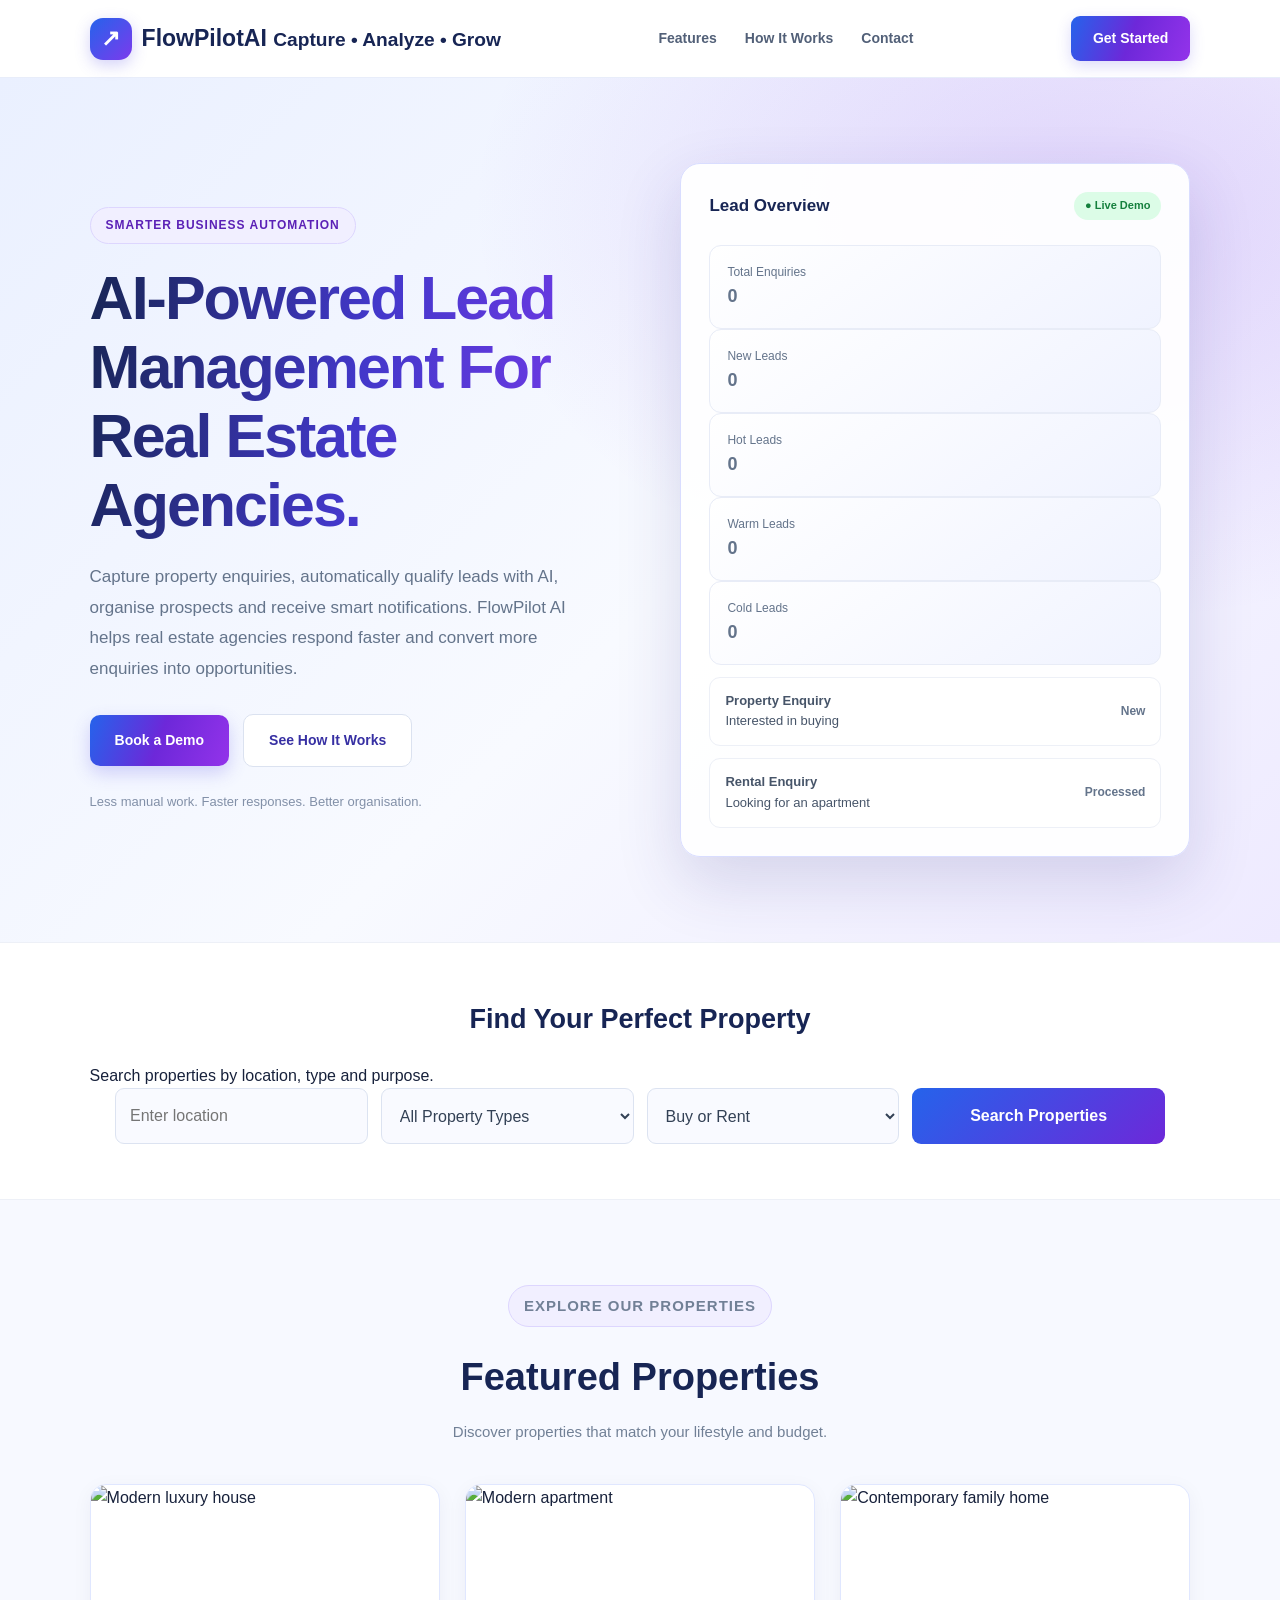
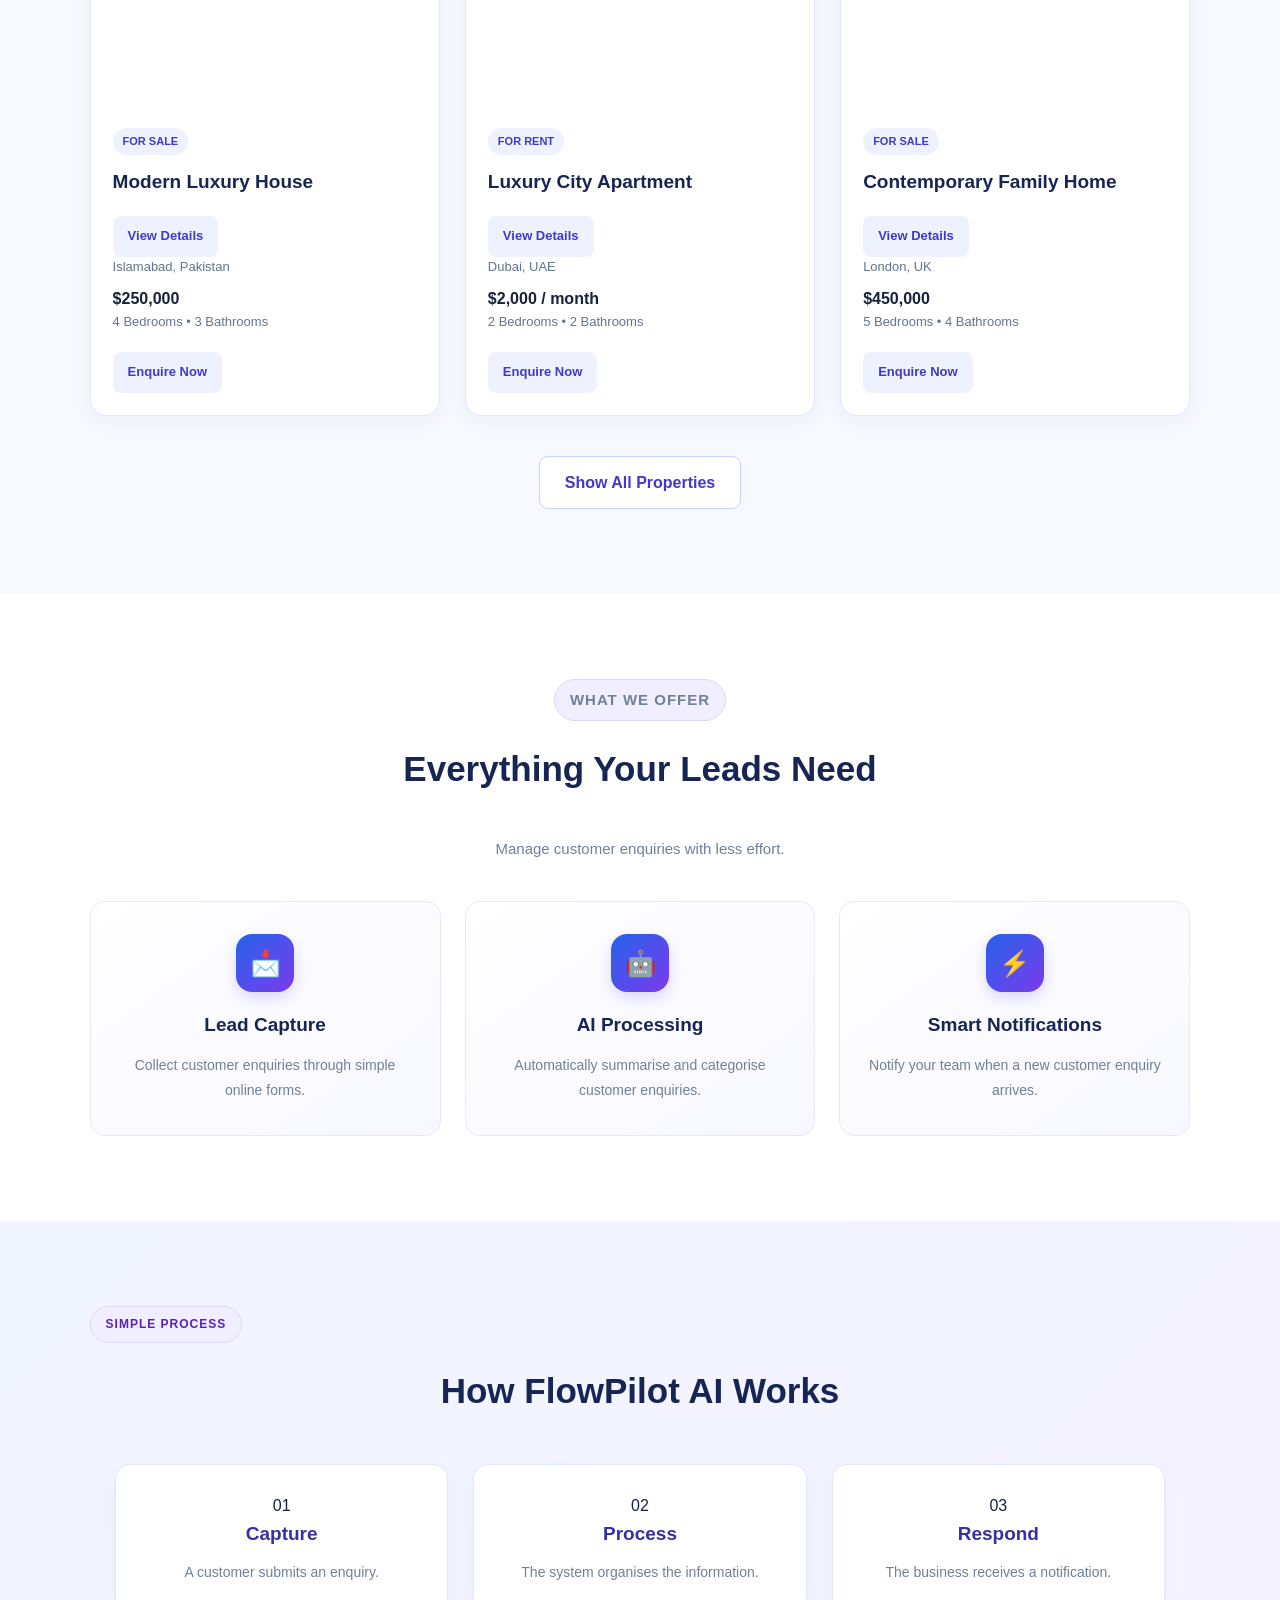
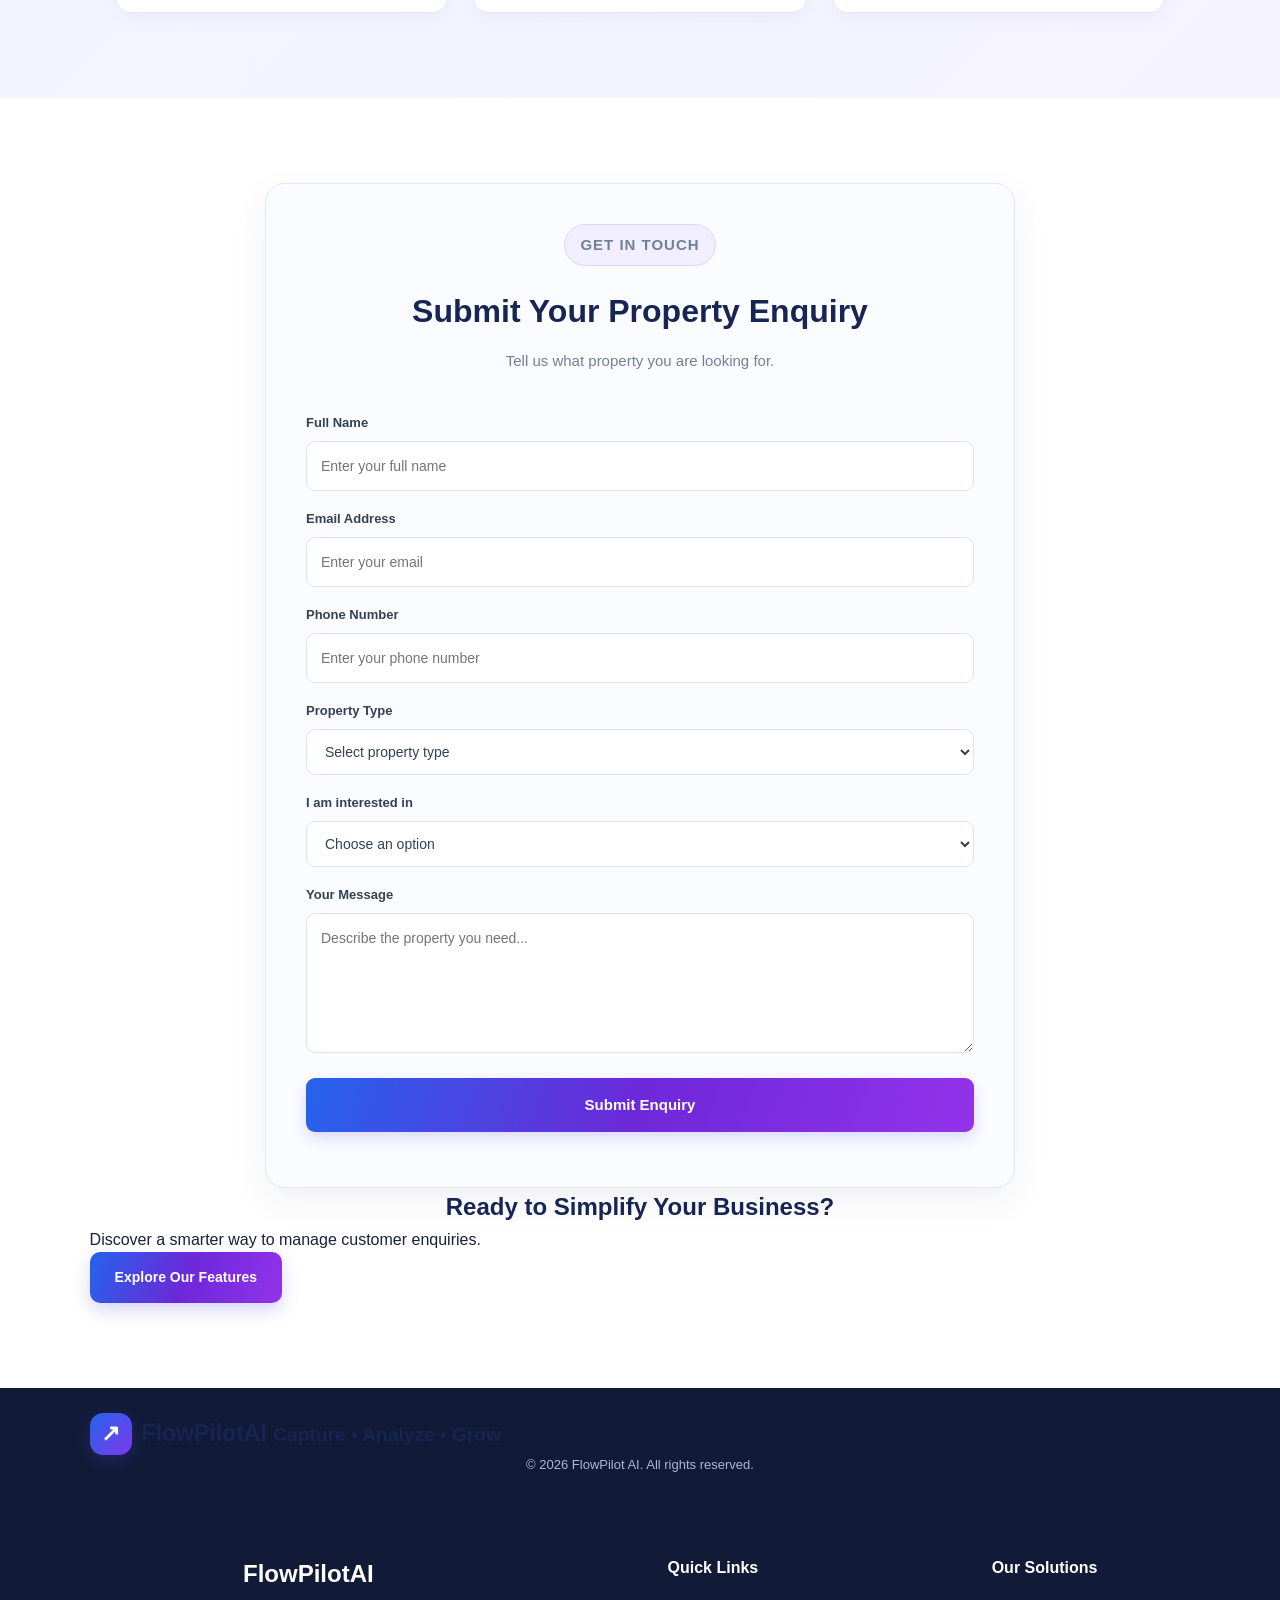
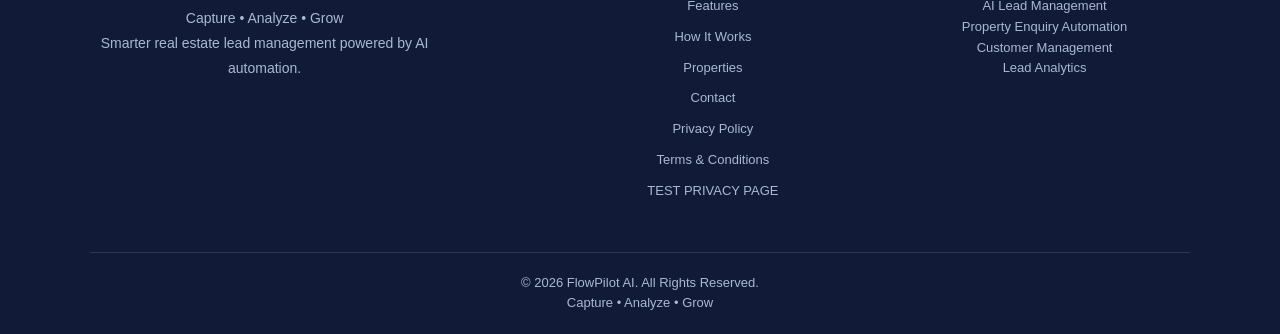
==== commit 8268e1e5: "Update homepage hero call-to-action buttons" ====
--- a/index.html
+++ b/index.html
@@ -48,14 +48,16 @@
                 </p>
 
                 <div class="hero-buttons">
-                    <a href="#features" class="primary-button">
-                        Explore Features
-                    </a>
-
-                    <a href="#how-it-works" class="secondary-button">
-                        How It Works
-                    </a>
-                </div>
+    <a href="#enquiry" class="primary-button">
+        Book a Demo
+    </a>
+
+    <a href="#how-it-works" class="secondary-button">
+        See How It Works
+    </a>
+                </div>
+                    
+            
 
                 <p class="trust-text">
                     Less manual work. Faster responses. Better organisation.
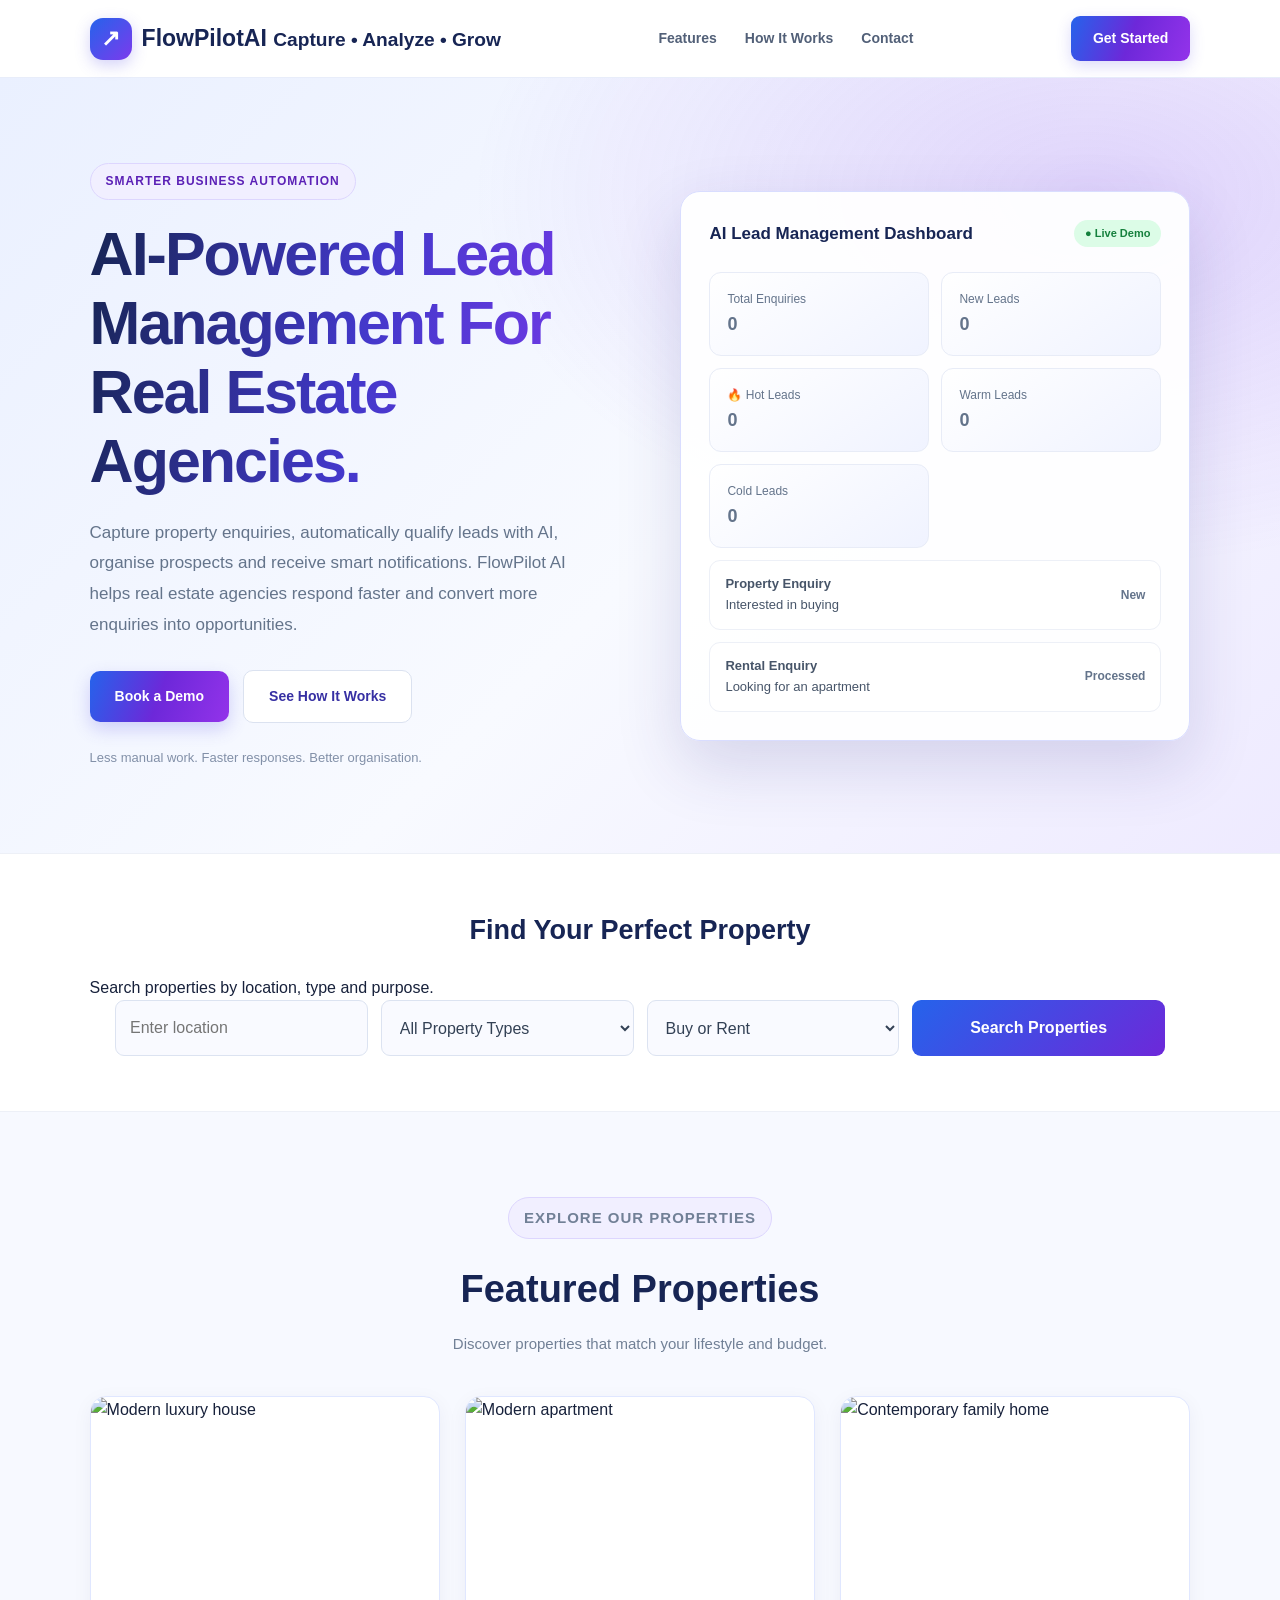
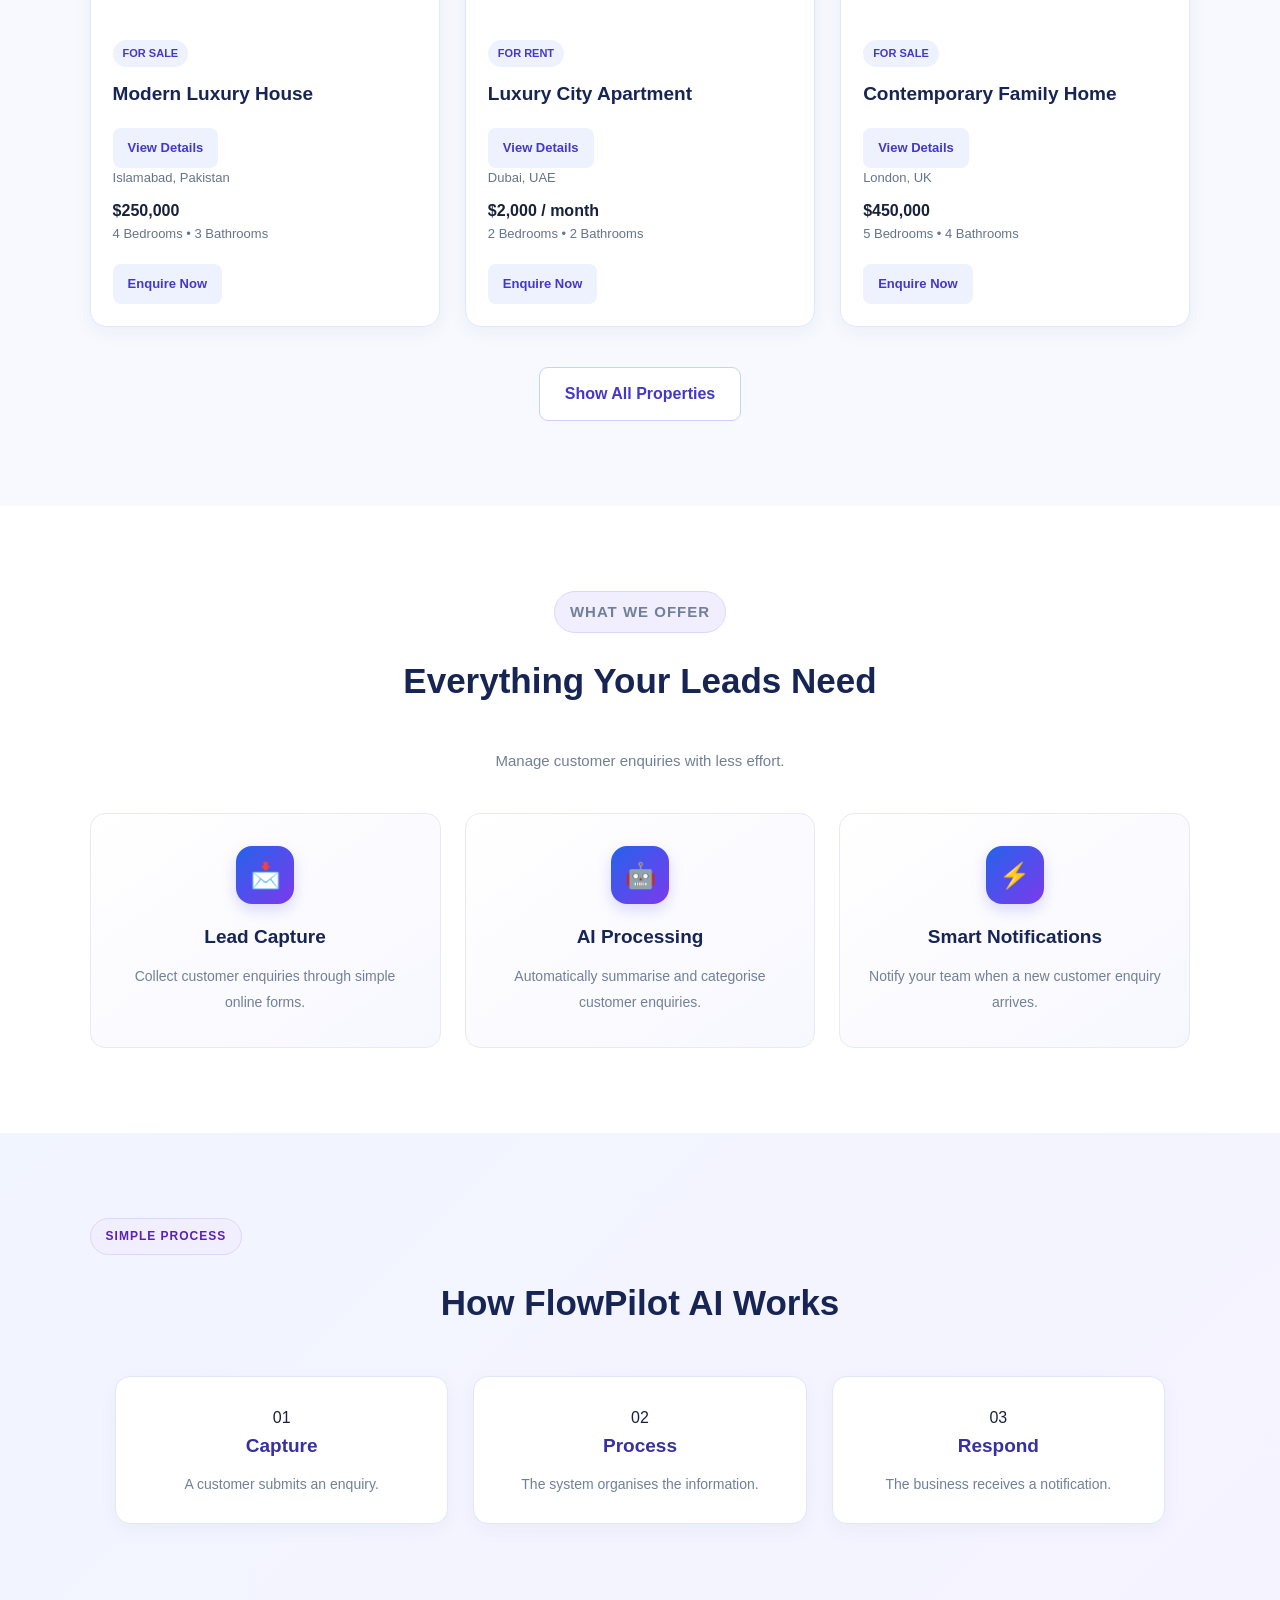
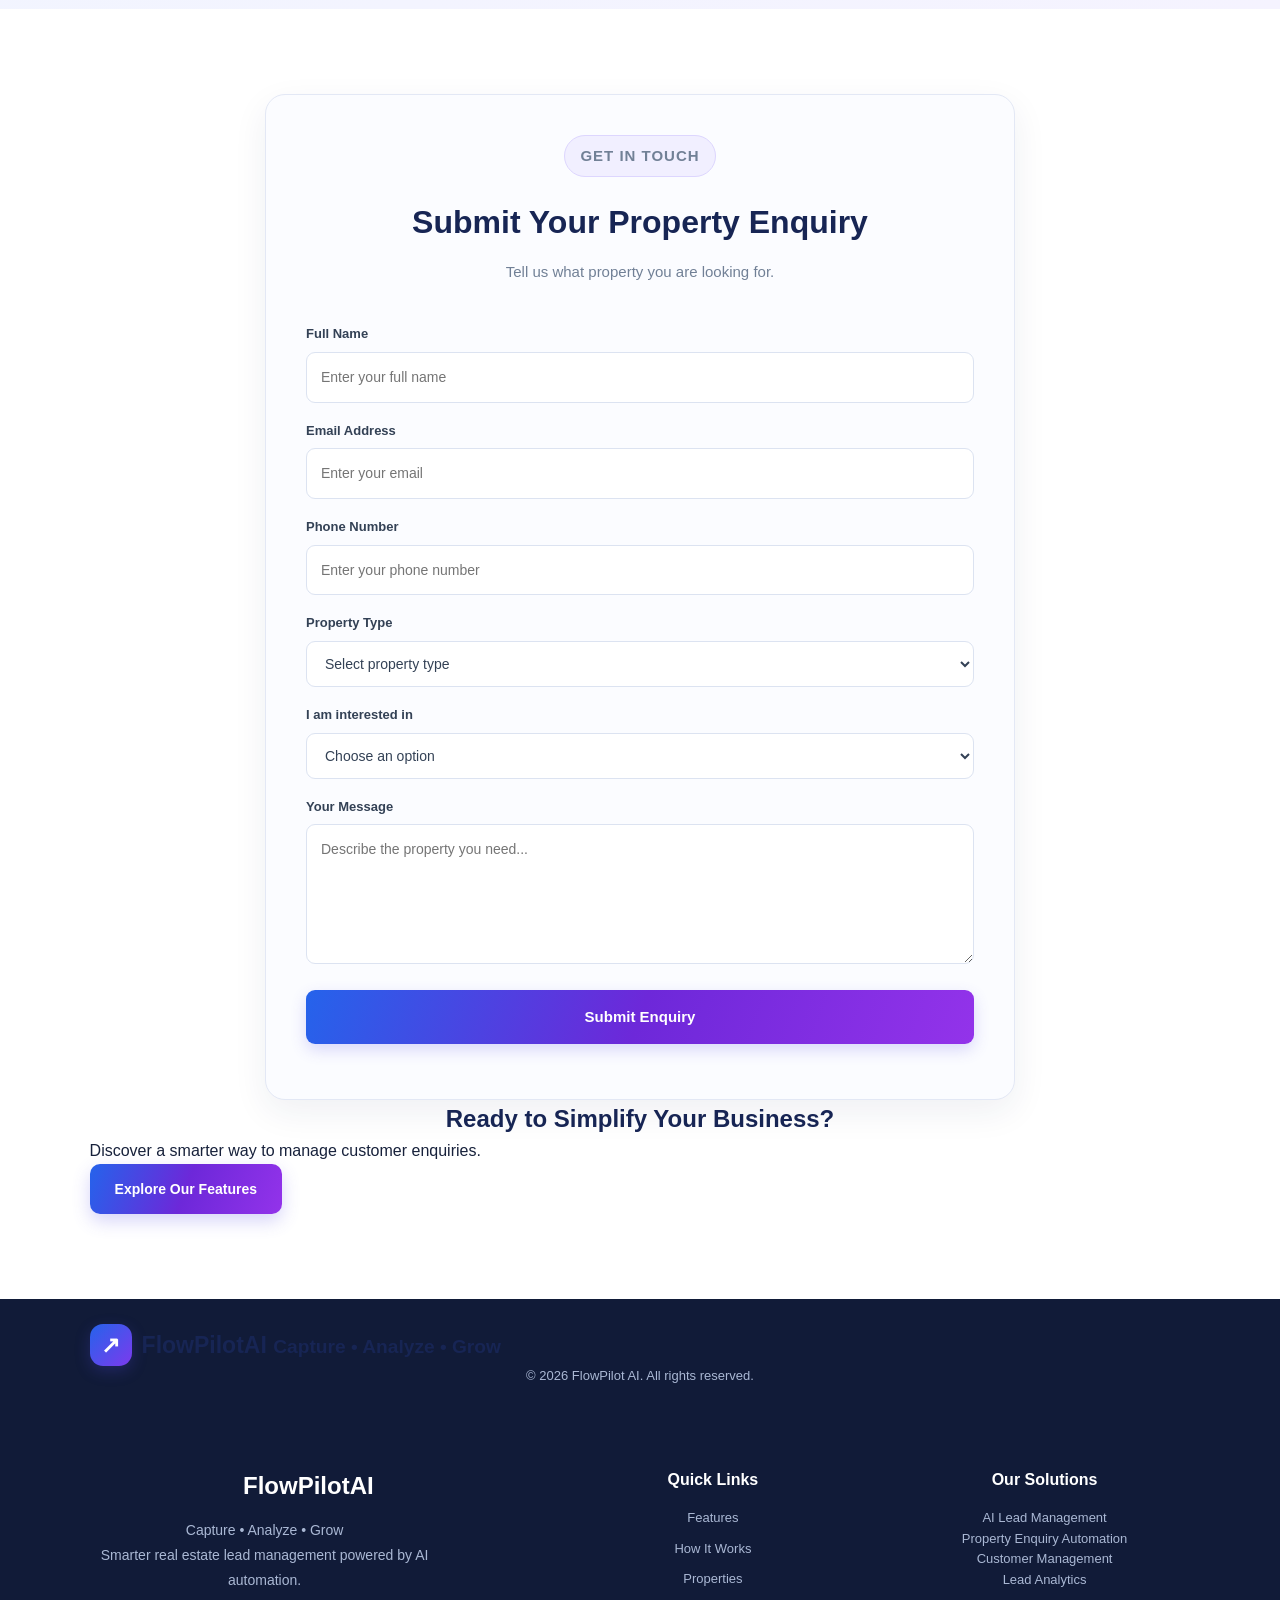
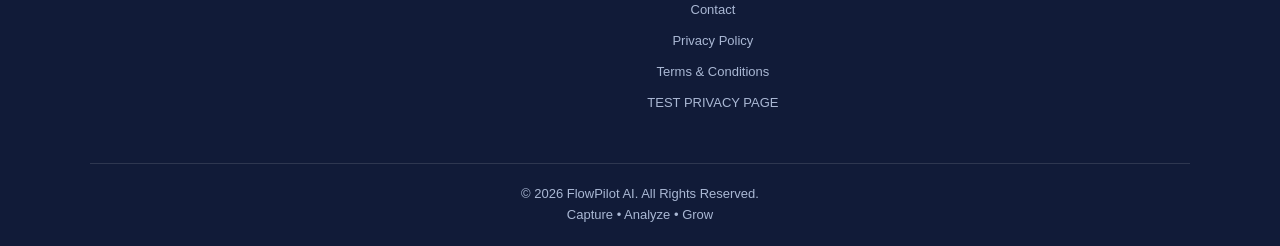
==== commit 076b3a7e: "Upgrade AI lead management dashboard preview" ====
--- a/index.html
+++ b/index.html
@@ -64,51 +64,61 @@
                 </p>
             </div>
 
-            <div class="hero-card">
-                <div class="card-header">
-                    <span>Lead Overview</span>
-                    <span class="status">● Live Demo</span>
-                </div>
-
-                <div class="stat">
-                    <p>Total Enquiries</p>
-                    <h2 id="totalEnquiries">0</h2>
-                </div>
-
-                <div class="stat">
-                    <p>New Leads</p>
-                    <h2 id="newLeads">0</h2>
-                </div>
-<div class="stat">
-    <p>Hot Leads</p>
-    <h2 id="hotLeads">0</h2>
+            
+<div class="hero-card">
+
+    <div class="card-header">
+        <span>AI Lead Management Dashboard</span>
+        <span class="status">● Live Demo</span>
+    </div>
+
+    <div class="stats-grid">
+
+        <div class="stat">
+            <p>Total Enquiries</p>
+            <h2 id="totalEnquiries">0</h2>
+        </div>
+
+        <div class="stat">
+            <p>New Leads</p>
+            <h2 id="newLeads">0</h2>
+        </div>
+
+        <div class="stat">
+            <p>🔥 Hot Leads</p>
+            <h2 id="hotLeads">0</h2>
+        </div>
+
+        <div class="stat">
+            <p>Warm Leads</p>
+            <h2 id="warmLeads">0</h2>
+        </div>
+
+        <div class="stat">
+            <p>Cold Leads</p>
+            <h2 id="coldLeads">0</h2>
+        </div>
+
+    </div>
+
+    <div class="lead-item">
+        <div>
+            <strong>Property Enquiry</strong>
+            <p>Interested in buying</p>
+        </div>
+        <span class="lead-label">New</span>
+    </div>
+
+    <div class="lead-item">
+        <div>
+            <strong>Rental Enquiry</strong>
+            <p>Looking for an apartment</p>
+        </div>
+        <span class="lead-label">Processed</span>
+    </div>
+
 </div>
-
-<div class="stat">
-    <p>Warm Leads</p>
-    <h2 id="warmLeads">0</h2>
-</div>
-
-<div class="stat">
-    <p>Cold Leads</p>
-    <h2 id="coldLeads">0</h2>
-</div>
-                <div class="lead-item">
-                    <div>
-                        <strong>Property Enquiry</strong>
-                        <p>Interested in buying</p>
-                    </div>
-                    <span class="lead-label">New</span>
-                </div>
-
-                <div class="lead-item">
-                    <div>
-                        <strong>Rental Enquiry</strong>
-                        <p>Looking for an apartment</p>
-                    </div>
-                    <span class="lead-label">Processed</span>
-                </div>
-            </div>
+            
         </section>
       
 <!-- PROPERTY SEARCH SECTION -->
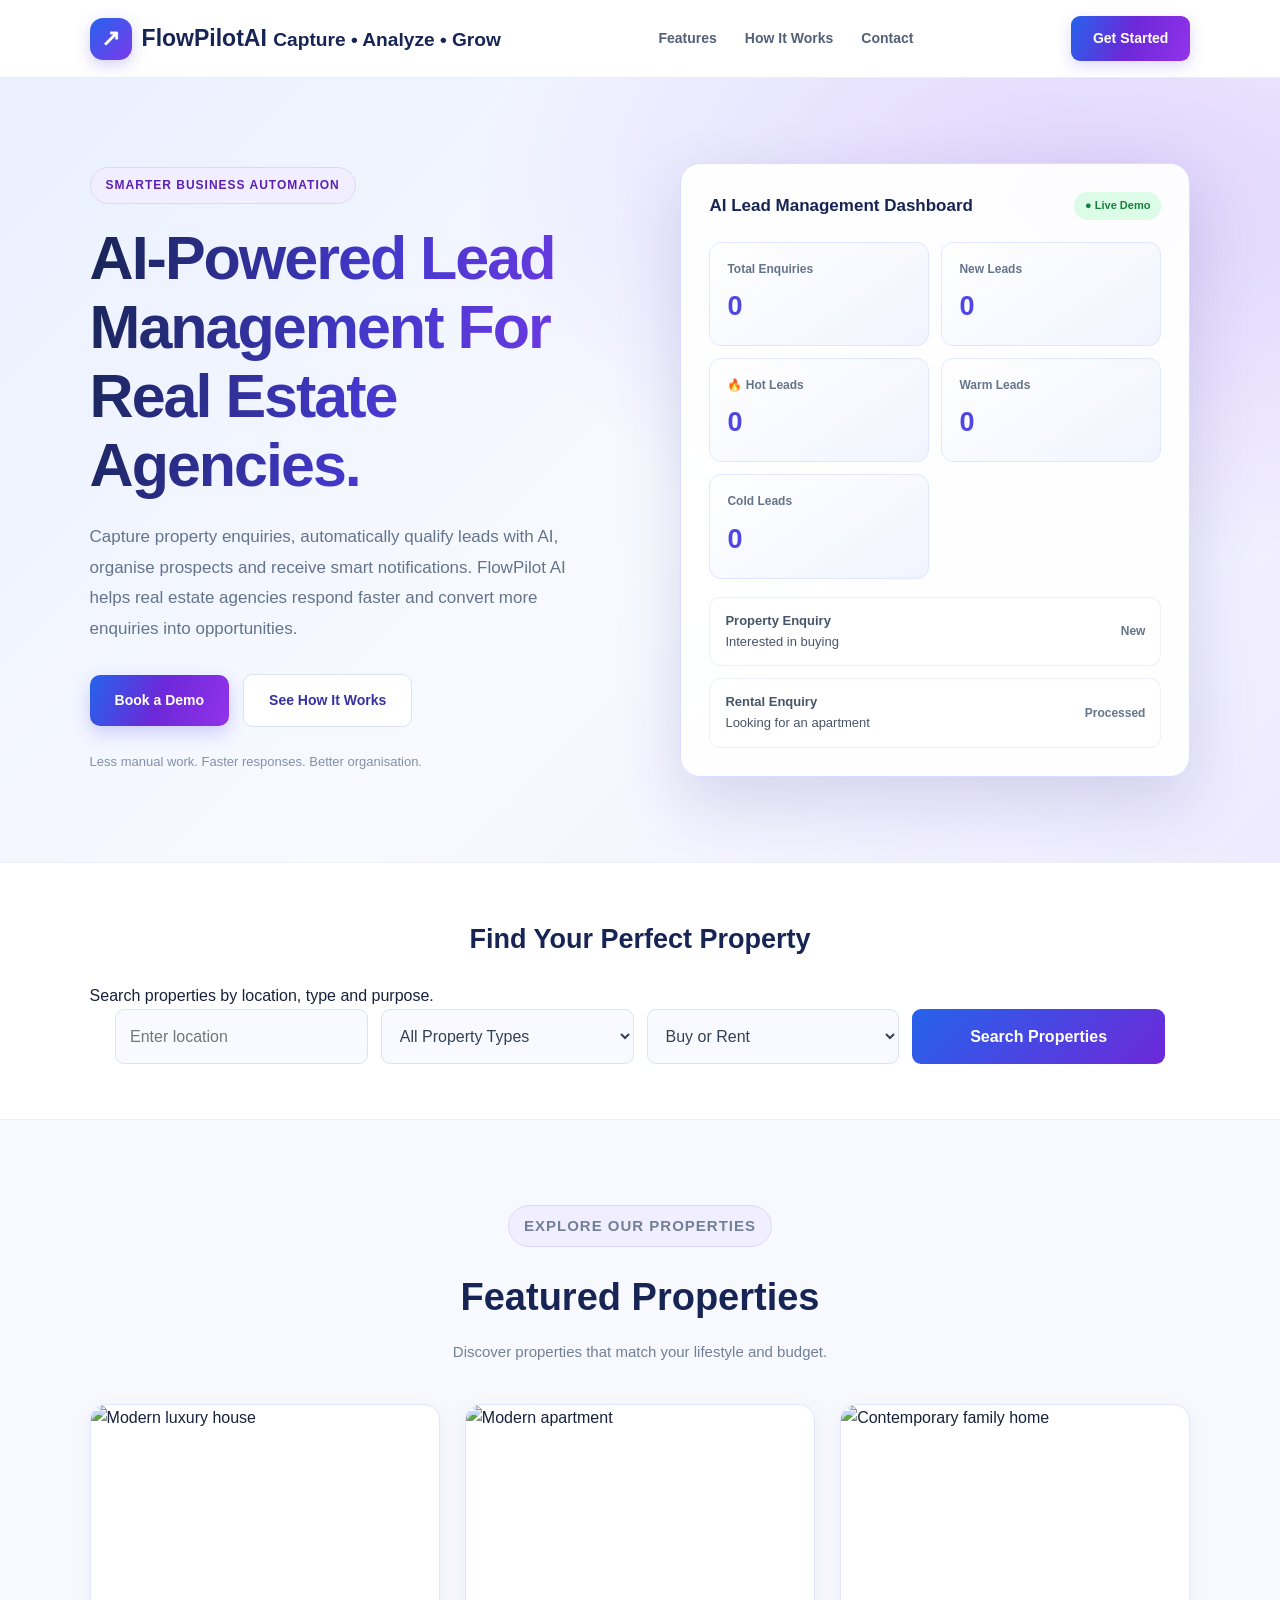
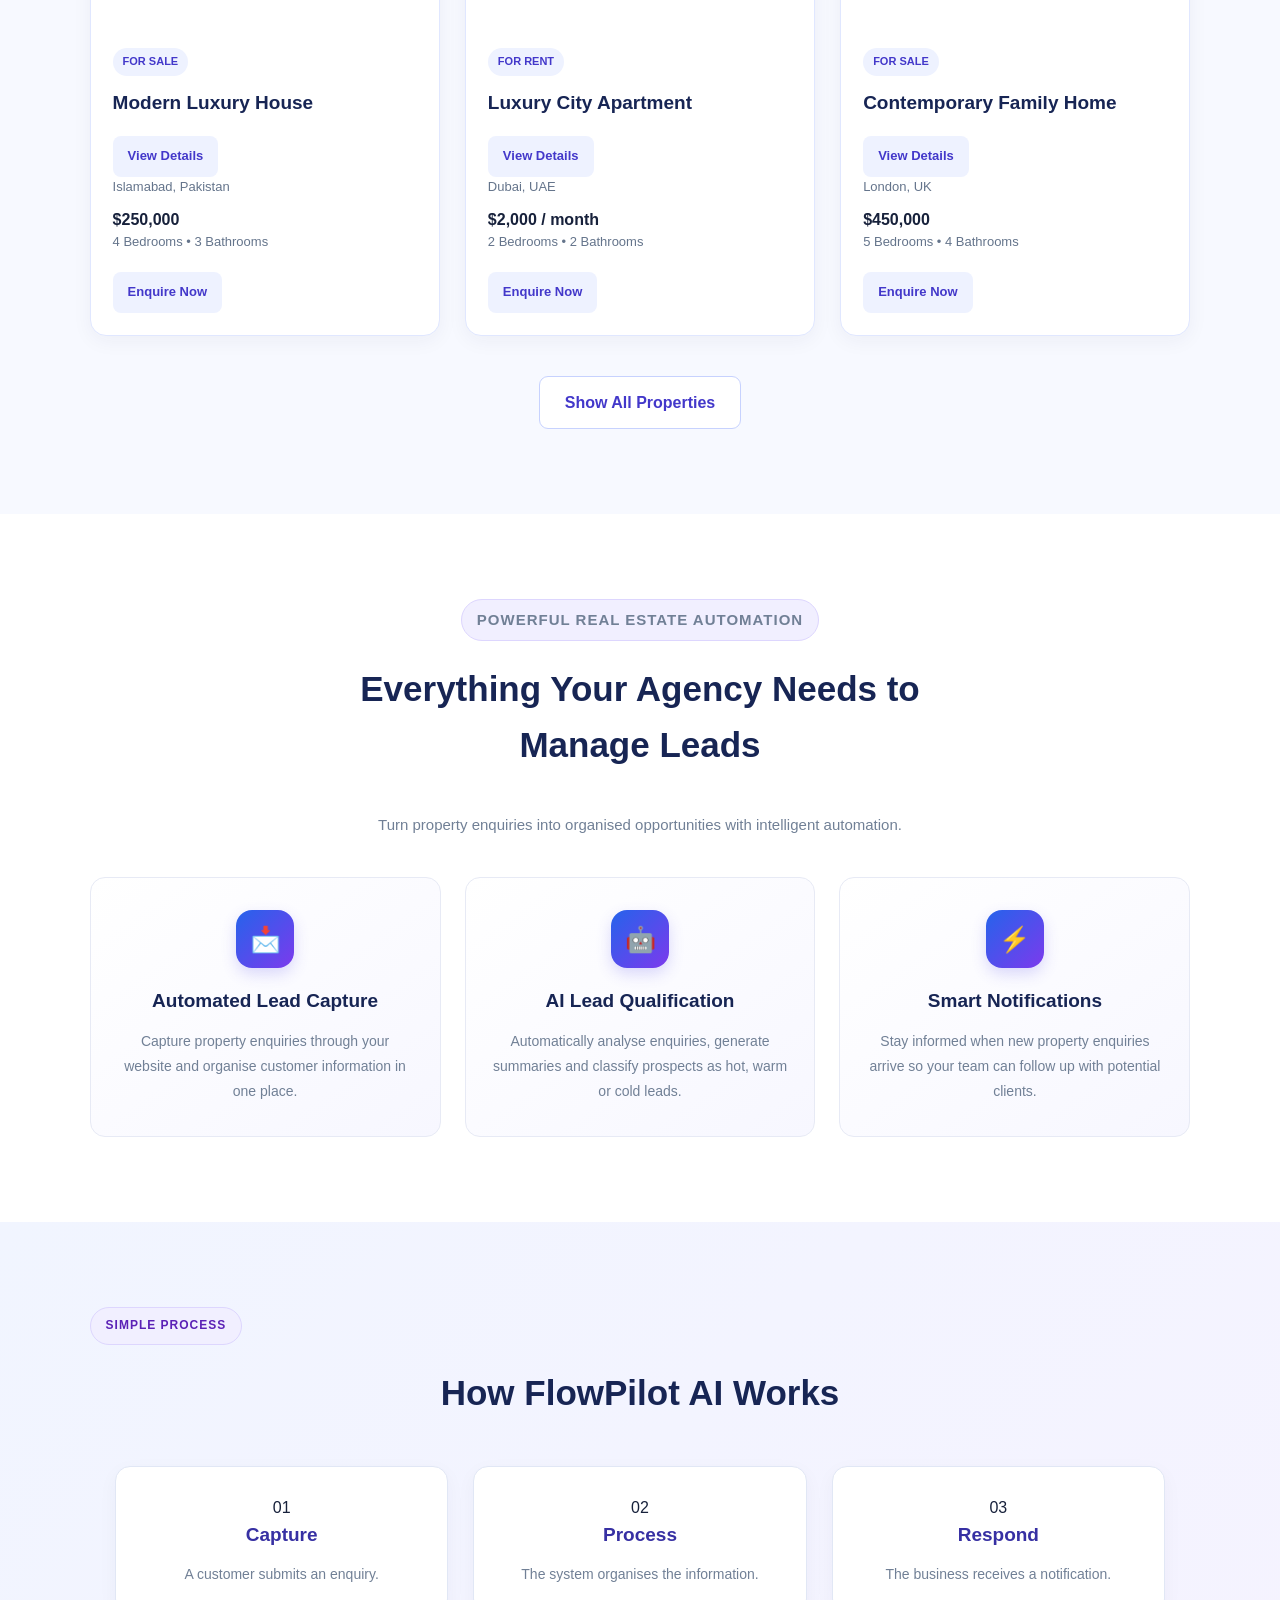
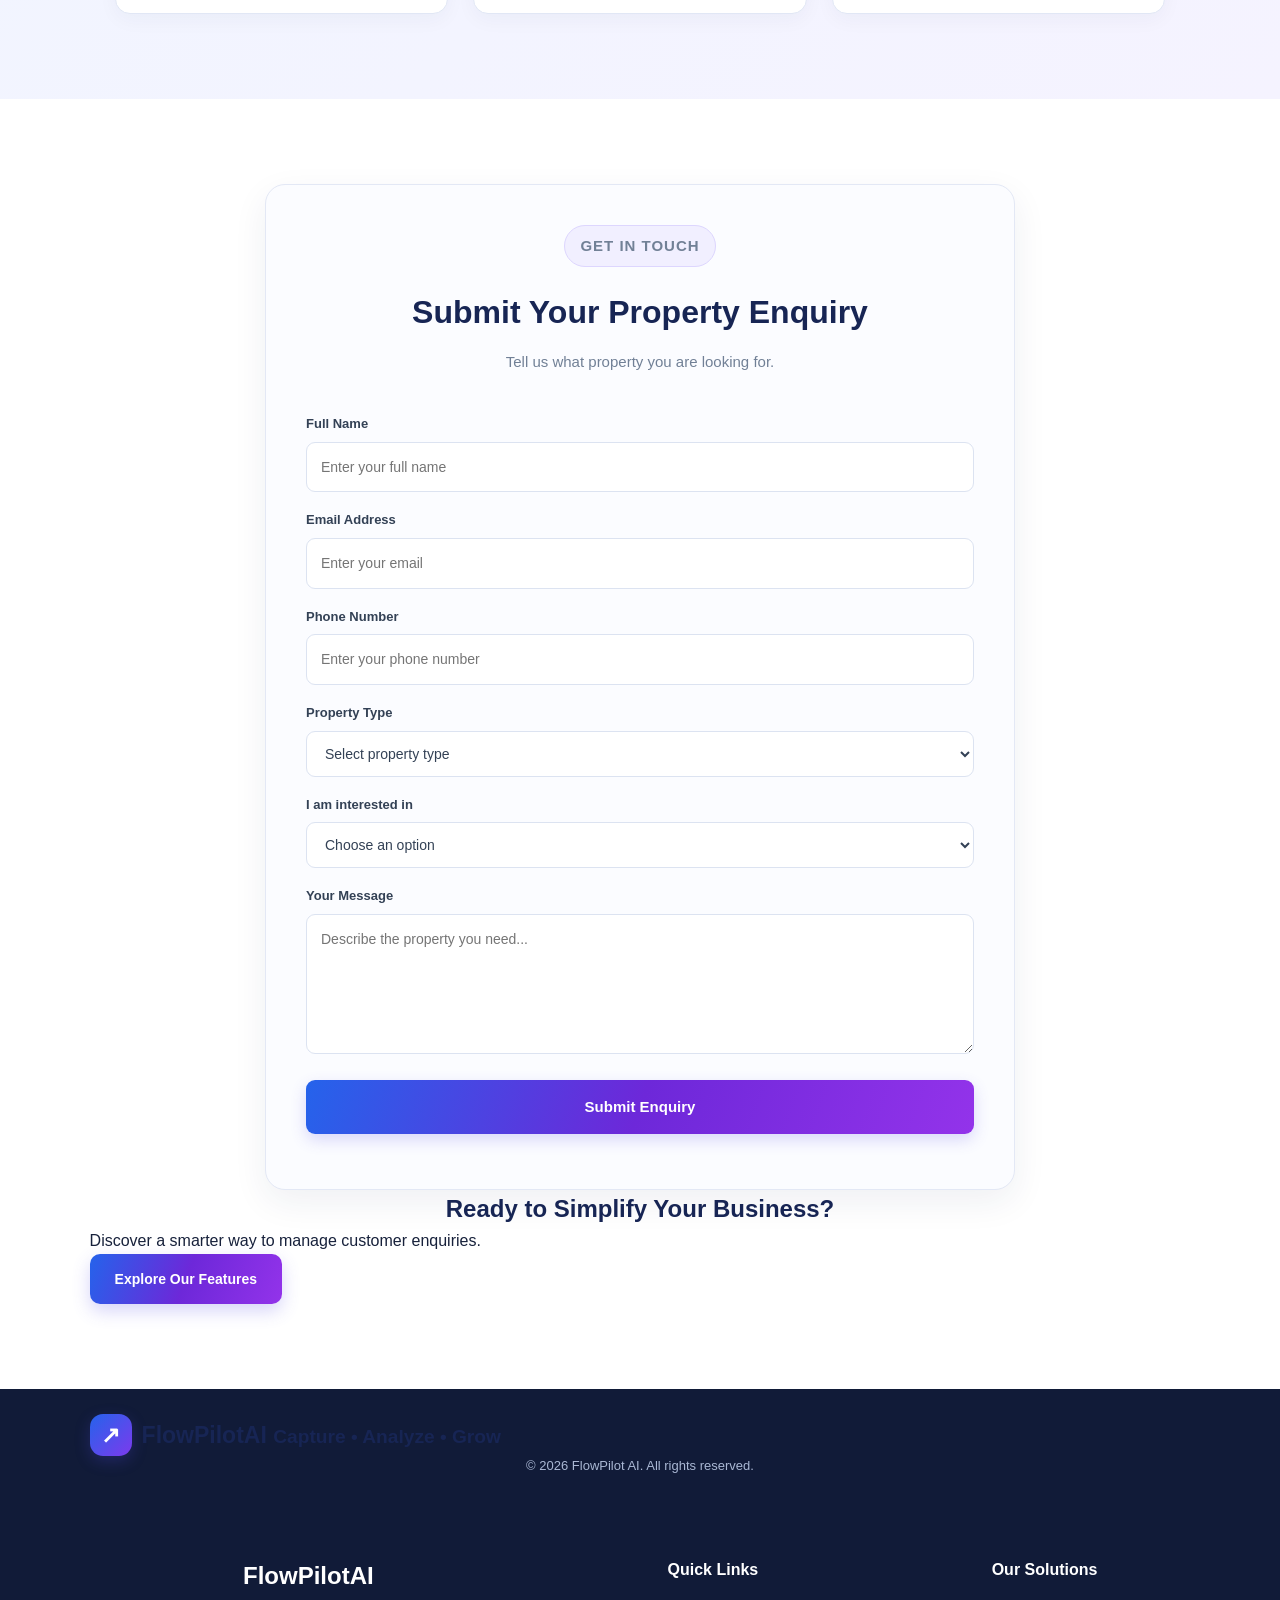
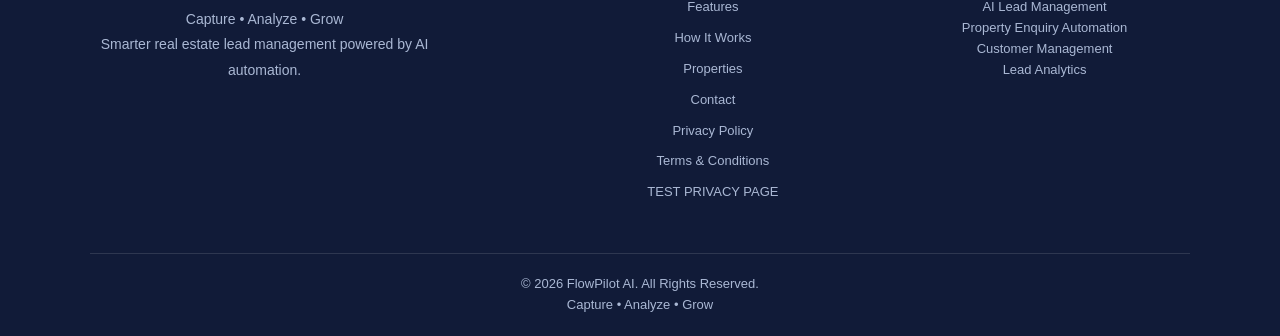
==== commit a9611f34: "Improve FlowPilot AI real estate features section" ====
--- a/index.html
+++ b/index.html
@@ -229,36 +229,53 @@
 </section>
 
 
-        <section class="features" id="features">
-            <div class="section-heading">
-                <p class="tagline">WHAT WE OFFER</p>
-                <h2>Everything Your Leads Need</h2>
-                <p>Manage customer enquiries with less effort.</p>
-            </div>
-
-            <div class="feature-grid">
-                <article class="feature-box">
-                    <div class="feature-icon">📩</div>
-                    <h3>Lead Capture</h3>
-                    <p>Collect customer enquiries through
-                    simple online forms.</p>
-                </article>
-
-                <article class="feature-box">
-                    <div class="feature-icon">🤖</div>
-                    <h3>AI Processing</h3>
-                    <p>Automatically summarise and
-                    categorise customer enquiries.</p>
-                </article>
-
-                <article class="feature-box">
-                    <div class="feature-icon">⚡</div>
-                    <h3>Smart Notifications</h3>
-                    <p>Notify your team when a new
-                    customer enquiry arrives.</p>
-                </article>
-            </div>
-        </section>
+       
+<section class="features" id="features">
+
+    <div class="section-heading">
+        <p class="tagline">POWERFUL REAL ESTATE AUTOMATION</p>
+
+        <h2>Everything Your Agency Needs to Manage Leads</h2>
+
+        <p>
+            Turn property enquiries into organised opportunities
+            with intelligent automation.
+        </p>
+    </div>
+
+    <div class="feature-grid">
+
+        <article class="feature-box">
+            <div class="feature-icon">📩</div>
+            <h3>Automated Lead Capture</h3>
+            <p>
+                Capture property enquiries through your website
+                and organise customer information in one place.
+            </p>
+        </article>
+
+        <article class="feature-box">
+            <div class="feature-icon">🤖</div>
+            <h3>AI Lead Qualification</h3>
+            <p>
+                Automatically analyse enquiries, generate summaries
+                and classify prospects as hot, warm or cold leads.
+            </p>
+        </article>
+
+        <article class="feature-box">
+            <div class="feature-icon">⚡</div>
+            <h3>Smart Notifications</h3>
+            <p>
+                Stay informed when new property enquiries arrive
+                so your team can follow up with potential clients.
+            </p>
+        </article>
+
+    </div>
+
+</section>
+        
 
         <section class="how-it-works" id="how-it-works">
             <p class="tagline">SIMPLE PROCESS</p>
--- a/style.css
+++ b/style.css
@@ -1095,4 +1095,35 @@
 .nav-button {
     background: linear-gradient(110deg, #2563eb, #6d28d9, #9333ea);
 }
-
+/* PROFESSIONAL DASHBOARD STATS GRID */
+
+.hero-card .stats-grid {
+    display: grid;
+    grid-template-columns: repeat(2, minmax(0, 1fr));
+    gap: 12px;
+    margin-bottom: 18px;
+}
+
+.hero-card .stat {
+    padding: 17px;
+    border: 1px solid #e0e7ff;
+    border-radius: 12px;
+    background: linear-gradient(145deg, #ffffff, #f1f4ff);
+}
+
+.hero-card .stat h2 {
+    margin-top: 6px;
+    color: #4f46e5;
+    font-size: 27px;
+    font-weight: 800;
+}
+
+.hero-card .stat p {
+    color: #64748b;
+    font-size: 12px;
+    font-weight: 600;
+}
+
+.hero-card .card-header {
+    margin-bottom: 22px;
+}
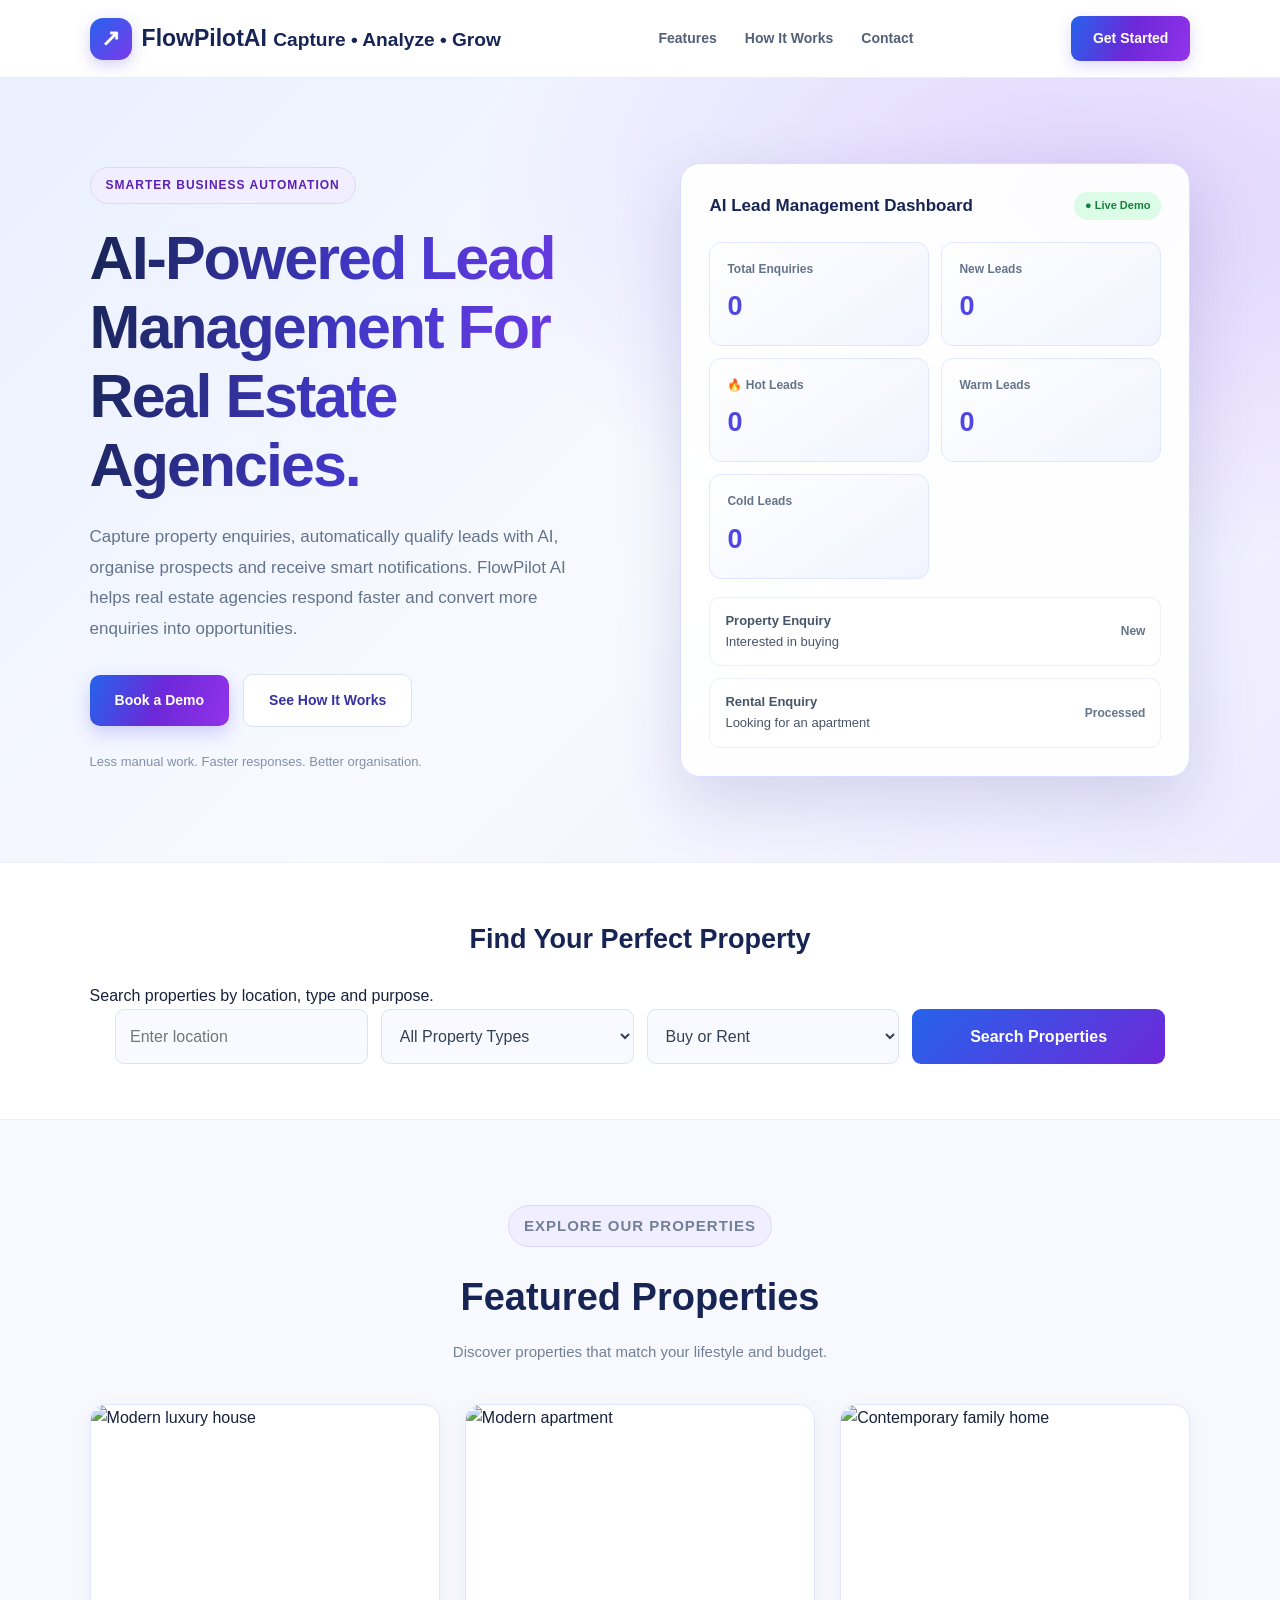
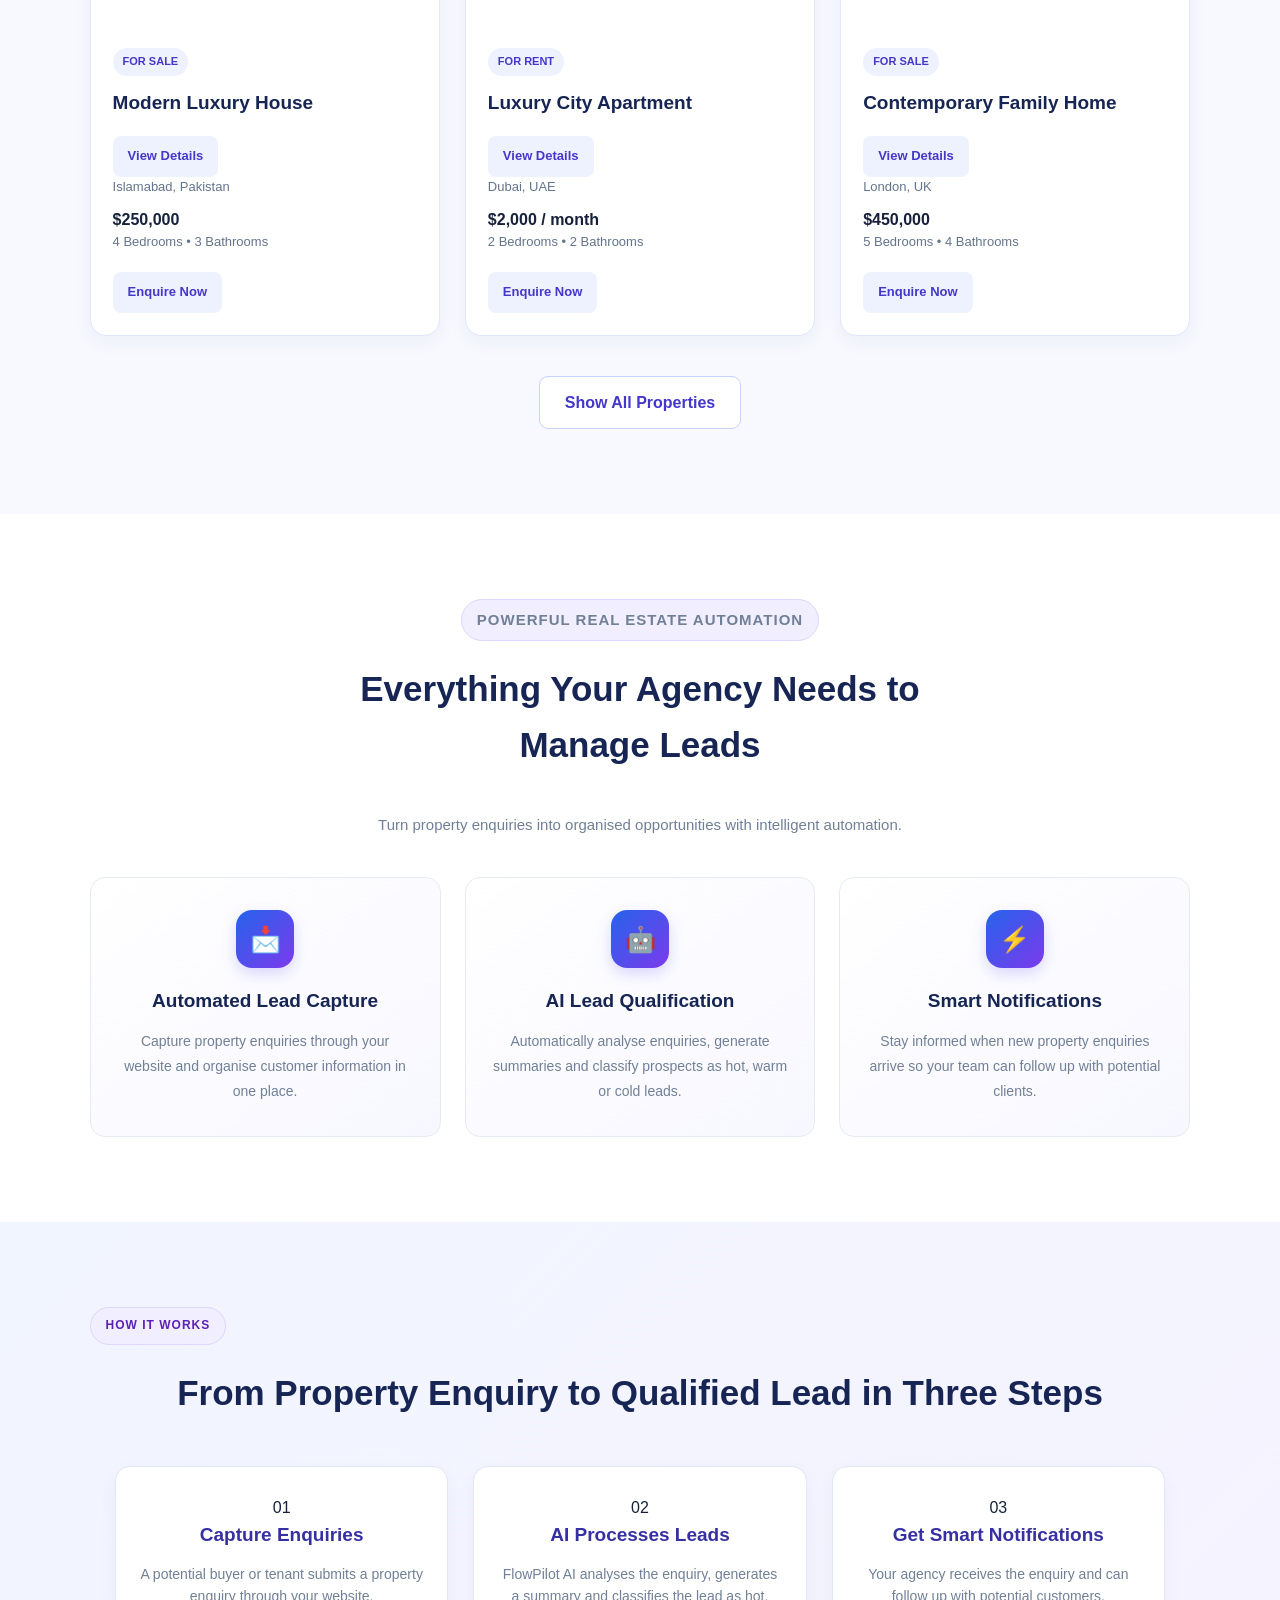
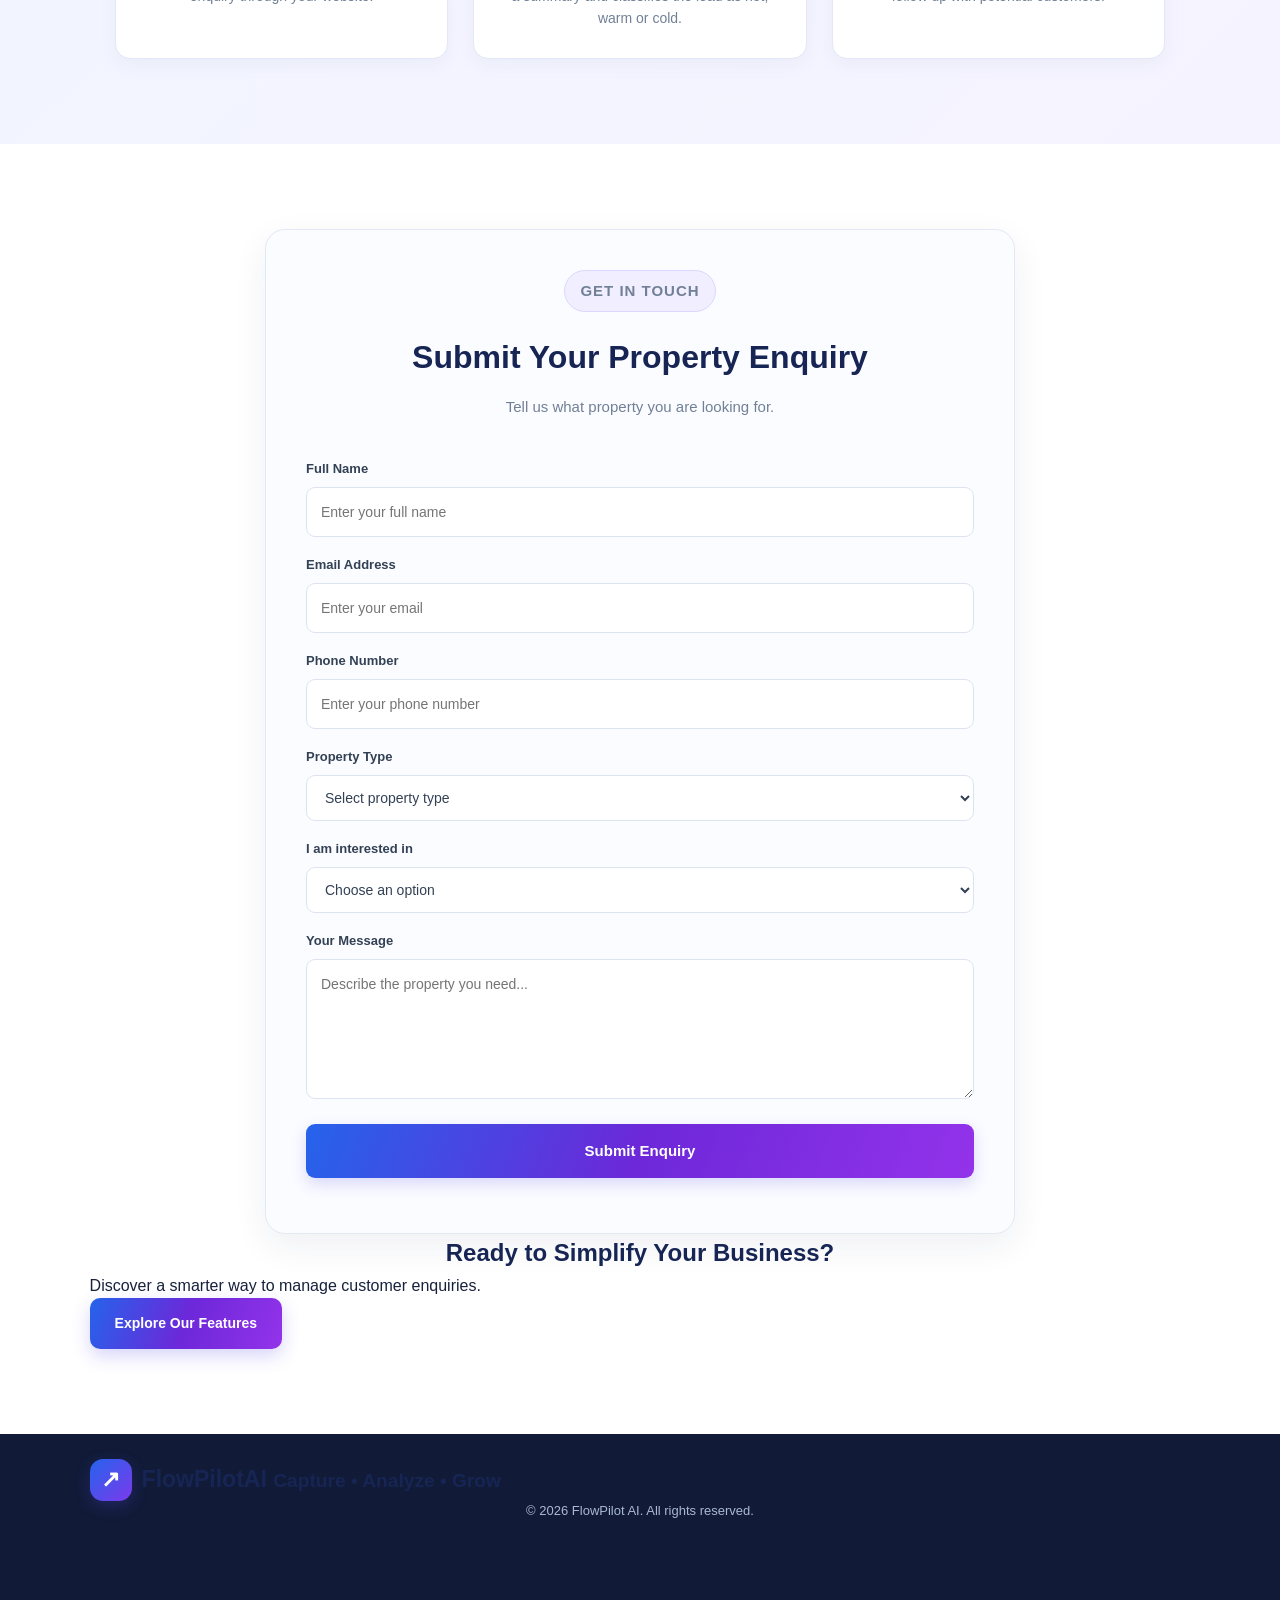
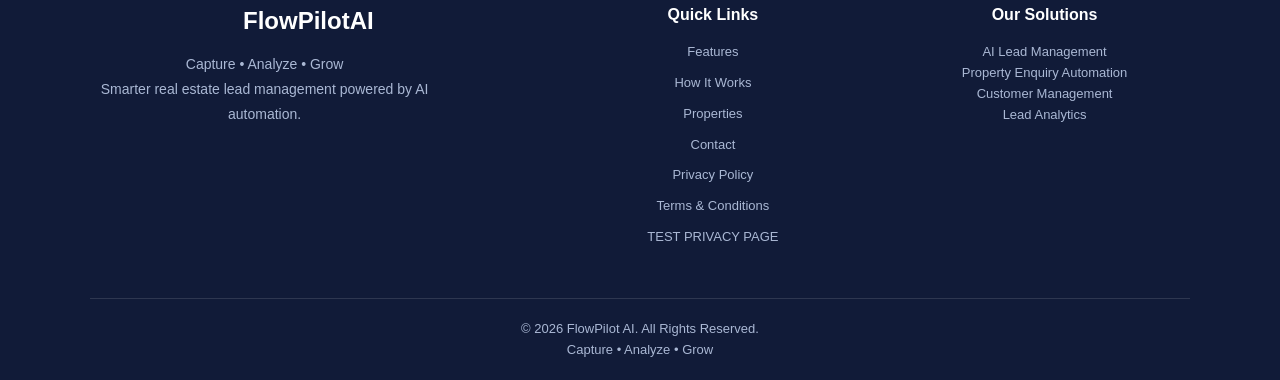
==== commit 78d56bc4: "Improve How FlowPilot AI Works section" ====
--- a/index.html
+++ b/index.html
@@ -277,30 +277,46 @@
 </section>
         
 
-        <section class="how-it-works" id="how-it-works">
-            <p class="tagline">SIMPLE PROCESS</p>
-            <h2>How FlowPilot AI Works</h2>
-
-            <div class="steps">
-                <div class="step">
-                    <span>01</span>
-                    <h3>Capture</h3>
-                    <p>A customer submits an enquiry.</p>
-                </div>
-
-                <div class="step">
-                    <span>02</span>
-                    <h3>Process</h3>
-                    <p>The system organises the information.</p>
-                </div>
-
-                <div class="step">
-                    <span>03</span>
-                    <h3>Respond</h3>
-                    <p>The business receives a notification.</p>
-                </div>
-            </div>
-        </section>
+        
+<section class="how-it-works" id="how-it-works">
+
+    <p class="tagline">HOW IT WORKS</p>
+
+    <h2>From Property Enquiry to Qualified Lead in Three Steps</h2>
+
+    <div class="steps">
+
+        <div class="step">
+            <span>01</span>
+            <h3>Capture Enquiries</h3>
+            <p>
+                A potential buyer or tenant submits a property
+                enquiry through your website.
+            </p>
+        </div>
+
+        <div class="step">
+            <span>02</span>
+            <h3>AI Processes Leads</h3>
+            <p>
+                FlowPilot AI analyses the enquiry, generates
+                a summary and classifies the lead as hot, warm or cold.
+            </p>
+        </div>
+
+        <div class="step">
+            <span>03</span>
+            <h3>Get Smart Notifications</h3>
+            <p>
+                Your agency receives the enquiry and can
+                follow up with potential customers.
+            </p>
+        </div>
+
+    </div>
+
+</section>
+        
 
         <section class="contact" id="contact">
           
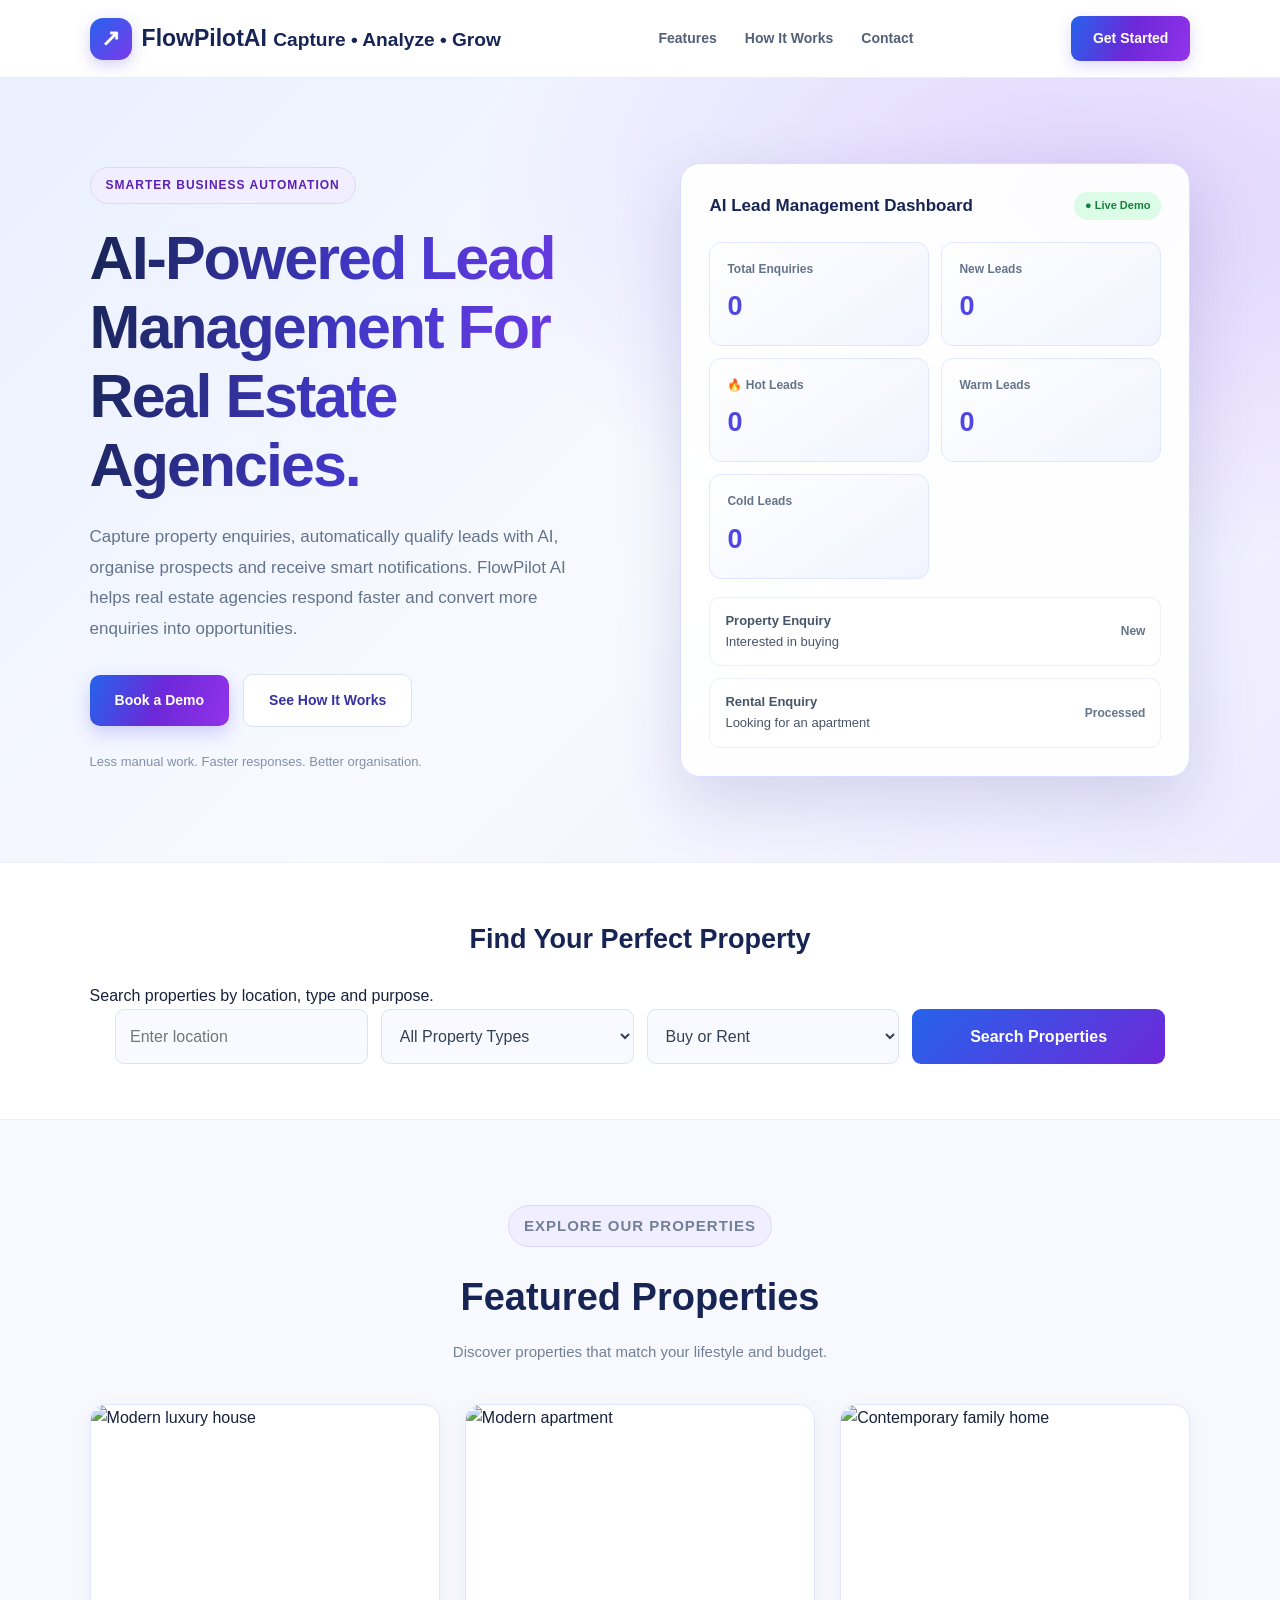
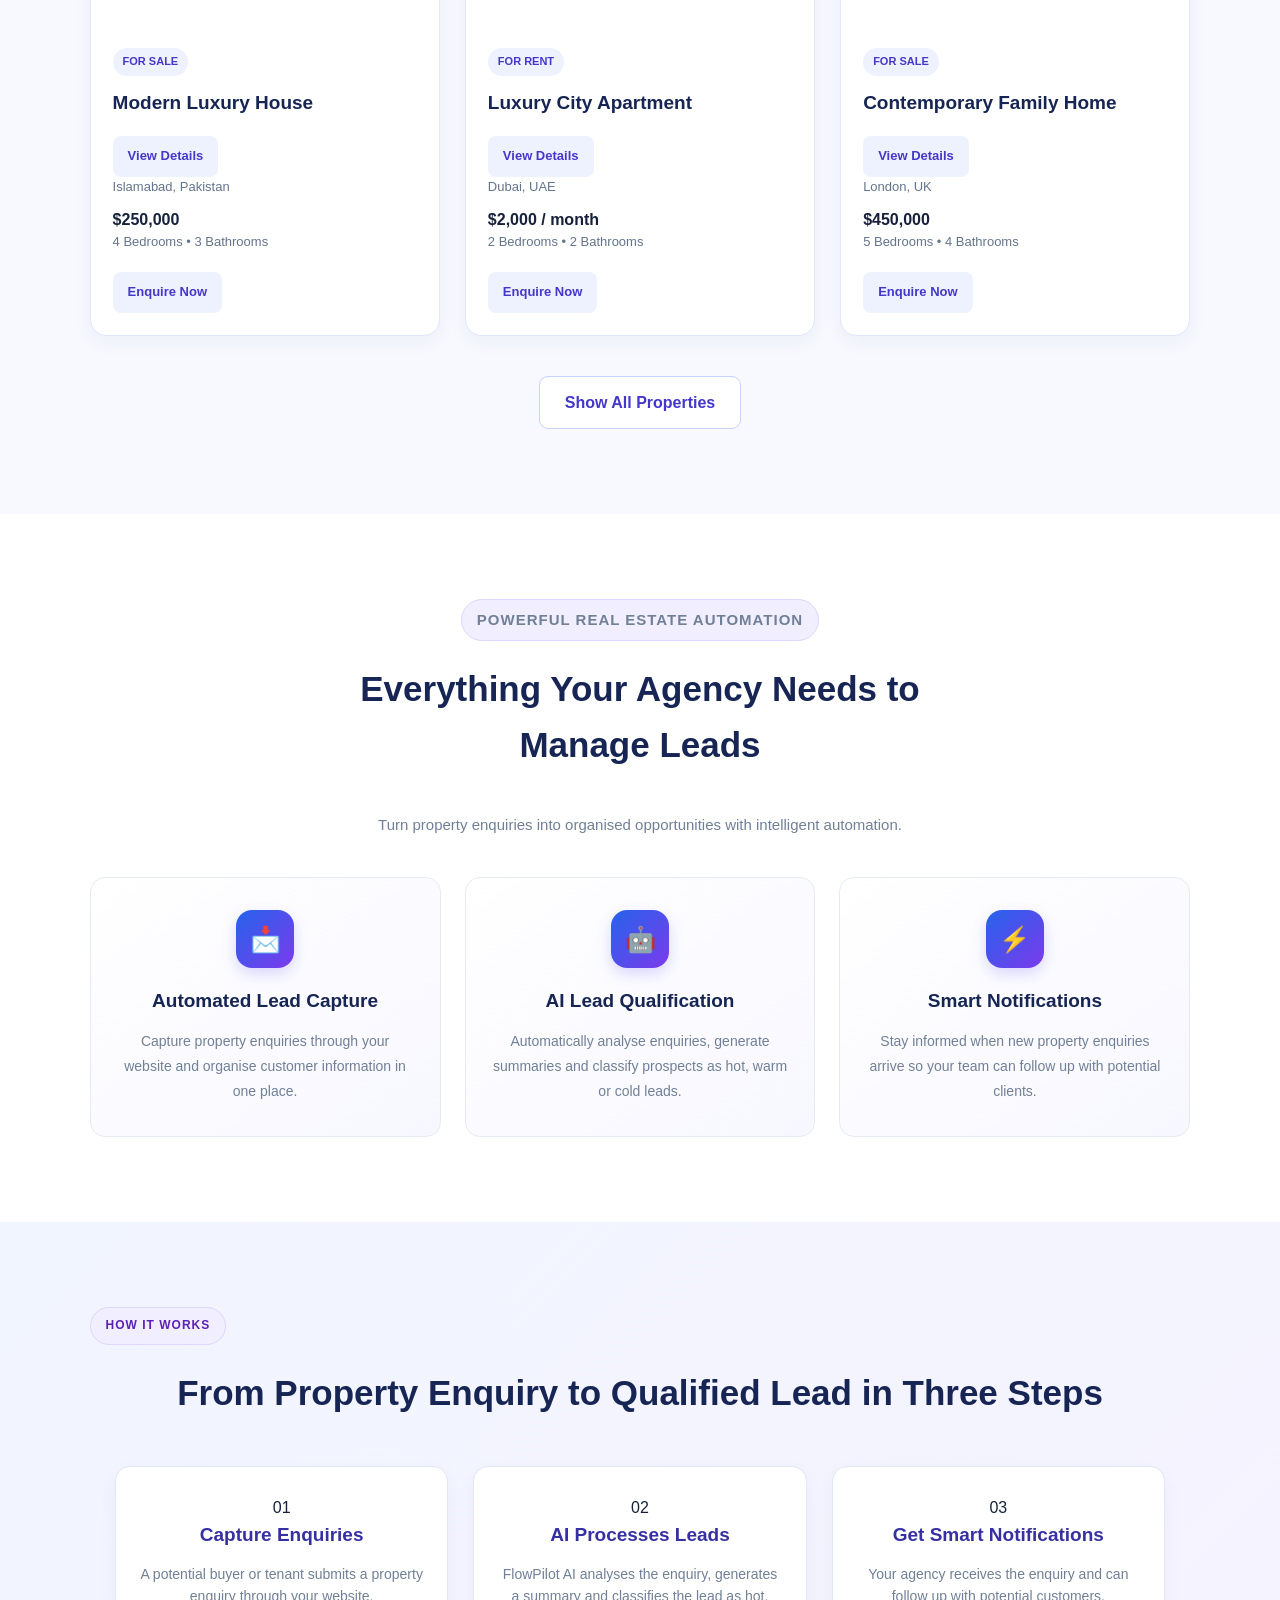
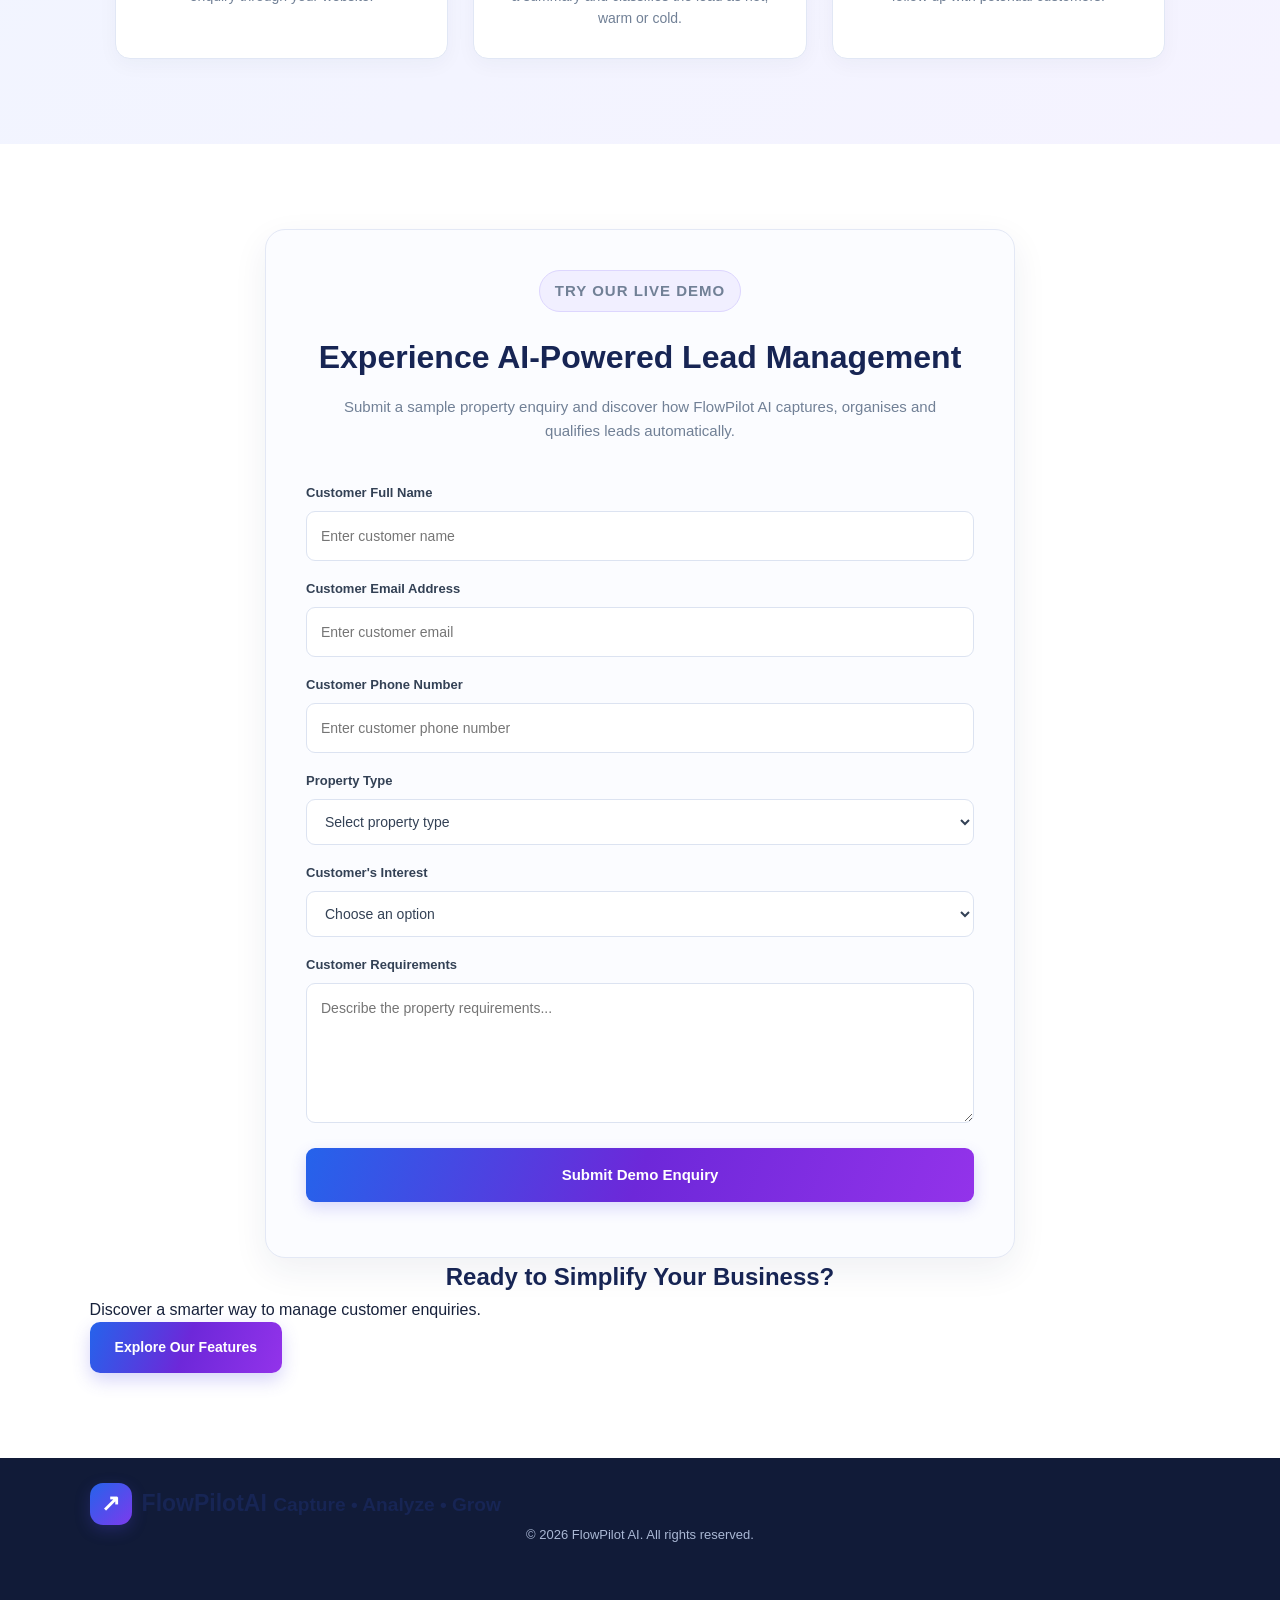
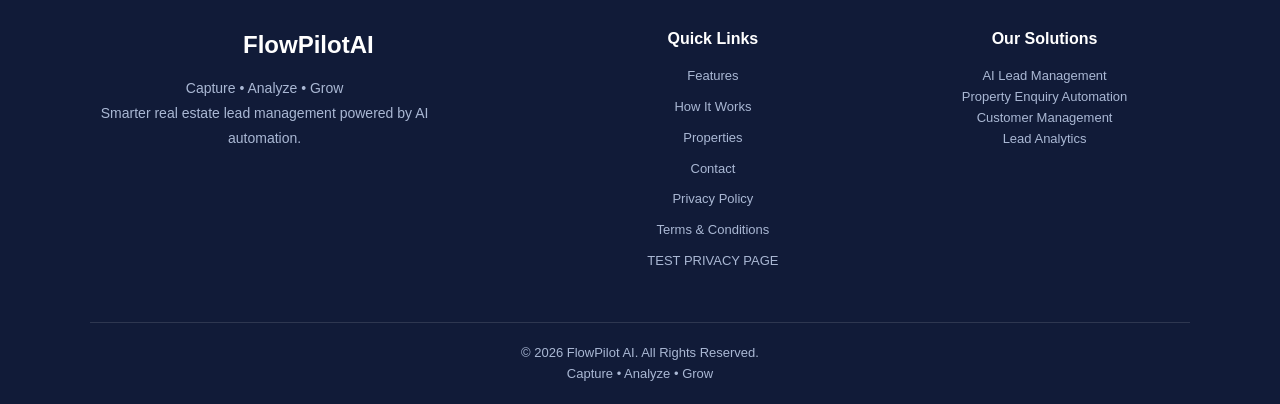
==== commit fc22ecbb: "Transform enquiry form into live AI product demo" ====
--- a/index.html
+++ b/index.html
@@ -324,33 +324,38 @@
 
     
 
-
 <section class="enquiry-section" id="enquiry">
 
     <div class="section-heading">
-        <p class="tagline">GET IN TOUCH</p>
-        <h2>Submit Your Property Enquiry</h2>
-        <p>Tell us what property you are looking for.</p>
+        <p class="tagline">TRY OUR LIVE DEMO</p>
+
+        <h2>Experience AI-Powered Lead Management</h2>
+
+        <p>
+            Submit a sample property enquiry and discover how
+            FlowPilot AI captures, organises and qualifies leads
+            automatically.
+        </p>
     </div>
 
     <form id="enquiryForm" class="enquiry-form">
 
         <div class="form-group">
-            <label for="fullName">Full Name</label>
+            <label for="fullName">Customer Full Name</label>
             <input type="text" id="fullName"
-                placeholder="Enter your full name" required>
-        </div>
-
-        <div class="form-group">
-            <label for="email">Email Address</label>
+                placeholder="Enter customer name" required>
+        </div>
+
+        <div class="form-group">
+            <label for="email">Customer Email Address</label>
             <input type="email" id="email"
-                placeholder="Enter your email" required>
-        </div>
-
-        <div class="form-group">
-            <label for="phone">Phone Number</label>
+                placeholder="Enter customer email" required>
+        </div>
+
+        <div class="form-group">
+            <label for="phone">Customer Phone Number</label>
             <input type="tel" id="phone"
-                placeholder="Enter your phone number" required>
+                placeholder="Enter customer phone number" required>
         </div>
 
         <div class="form-group">
@@ -365,7 +370,7 @@
         </div>
 
         <div class="form-group">
-            <label for="purpose">I am interested in</label>
+            <label for="purpose">Customer's Interest</label>
             <select id="purpose" required>
                 <option value="">Choose an option</option>
                 <option value="Buying">Buying</option>
@@ -375,20 +380,22 @@
         </div>
 
         <div class="form-group">
-            <label for="message">Your Message</label>
+            <label for="message">Customer Requirements</label>
             <textarea id="message" rows="5"
-                placeholder="Describe the property you need..."
+                placeholder="Describe the property requirements..."
                 required></textarea>
         </div>
 
         <button type="submit" class="submit-button">
-            Submit Enquiry
+            Submit Demo Enquiry
         </button>
 
         <p id="formMessage" class="form-message" role="status"></p>
 
     </form>
 </section>
+            
+
 
 
           <h2>Ready to Simplify Your Business?</h2>
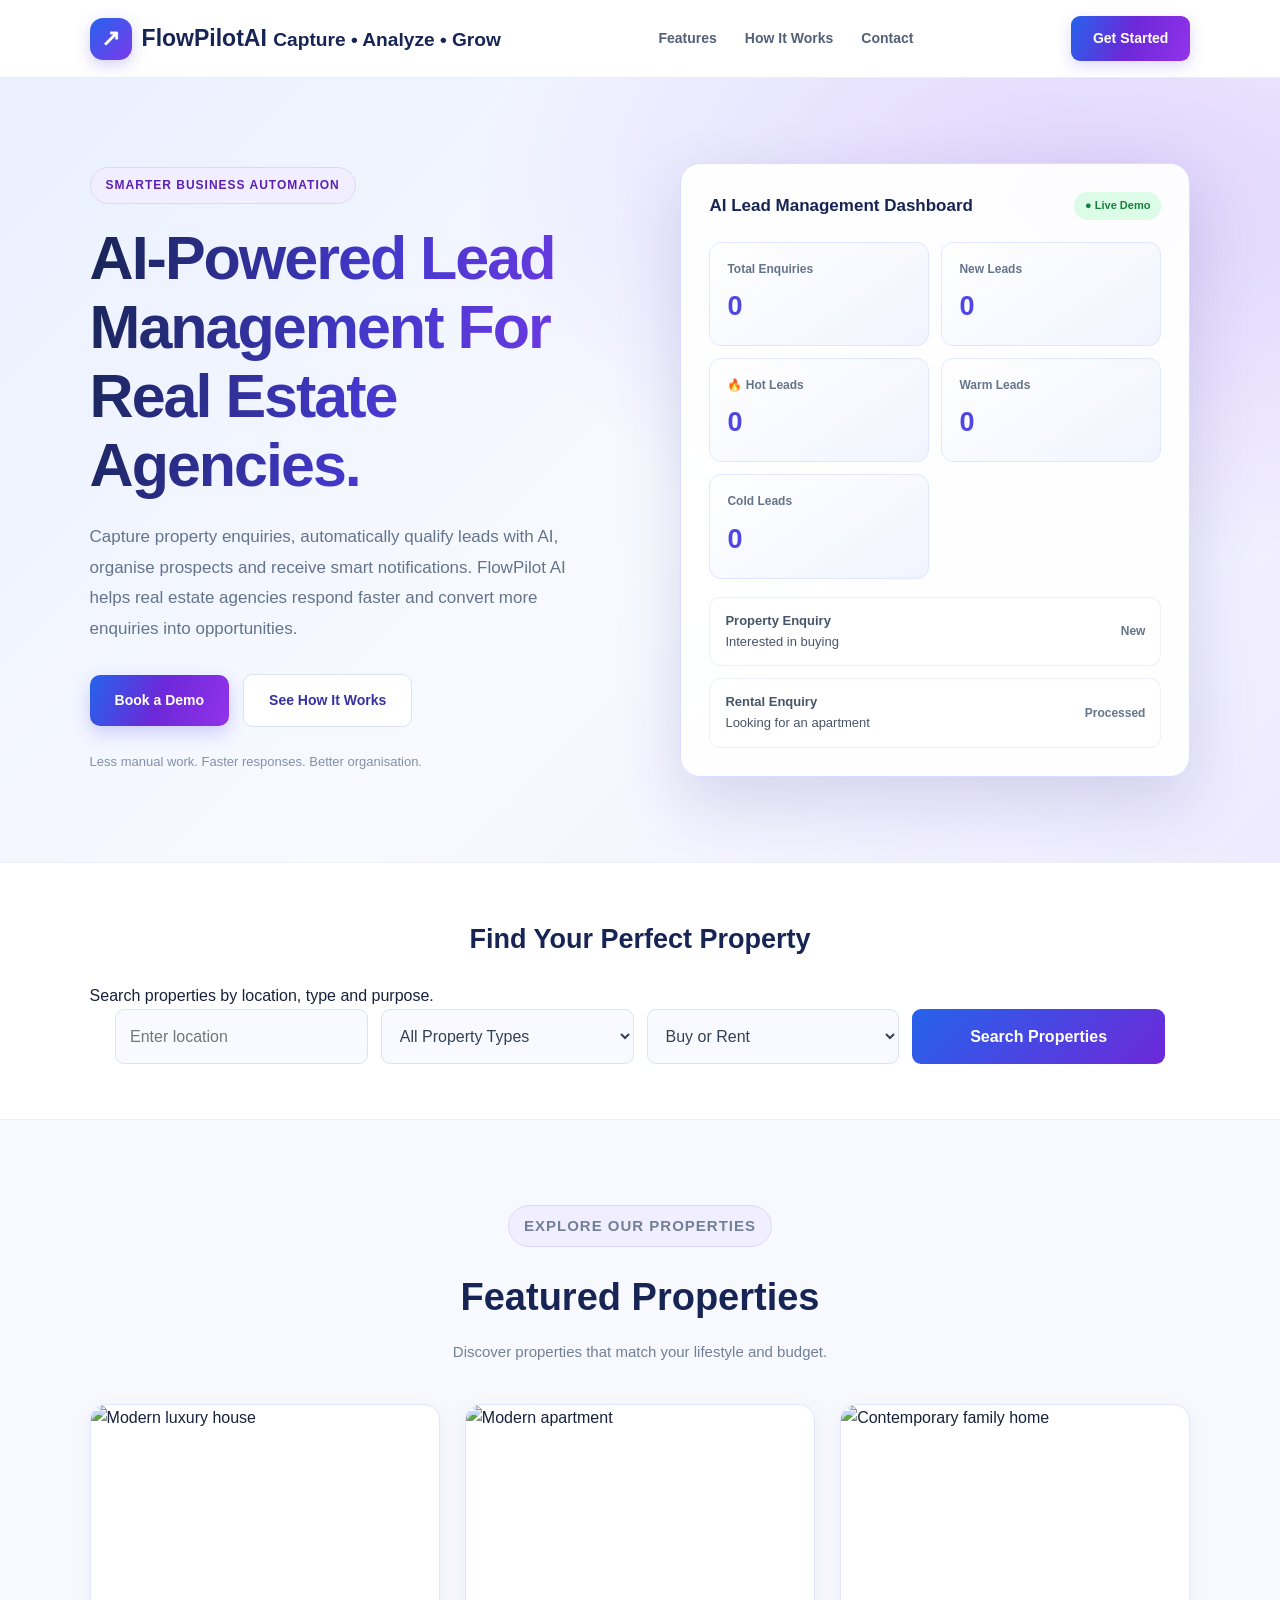
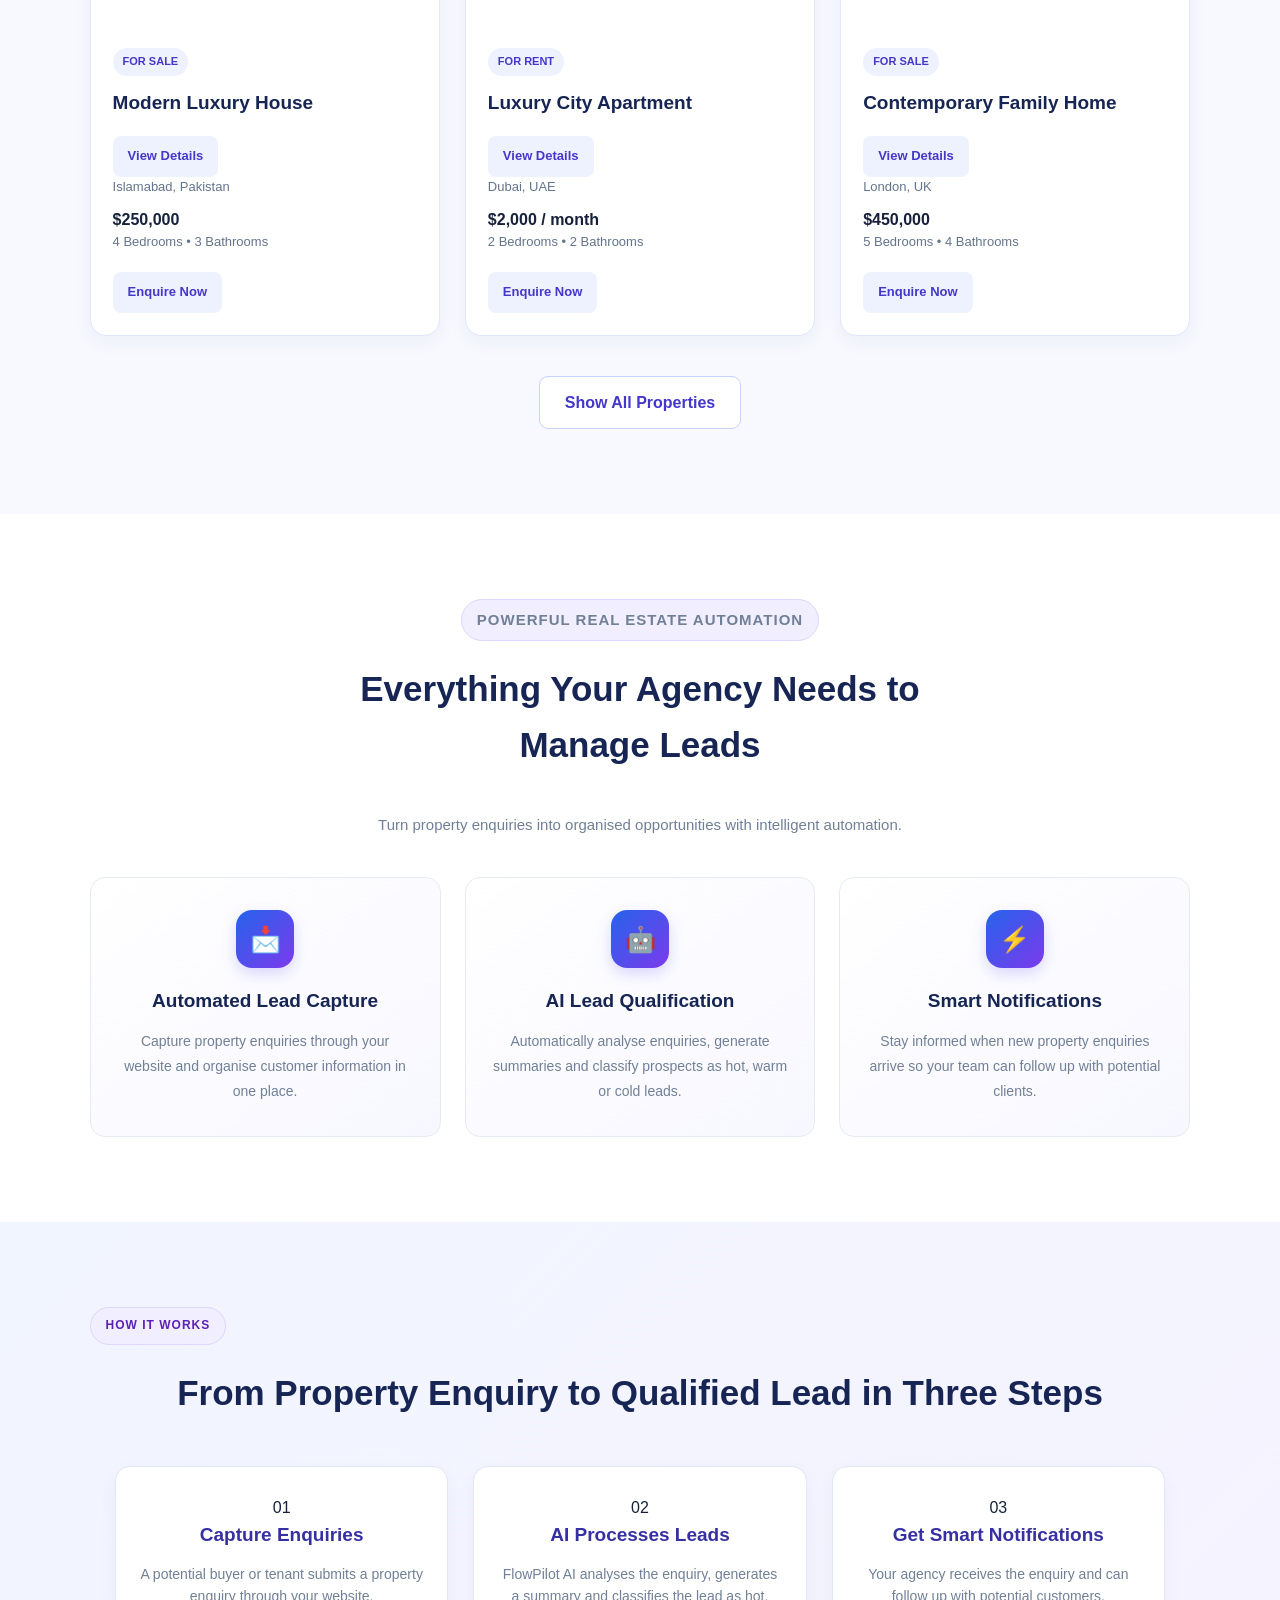
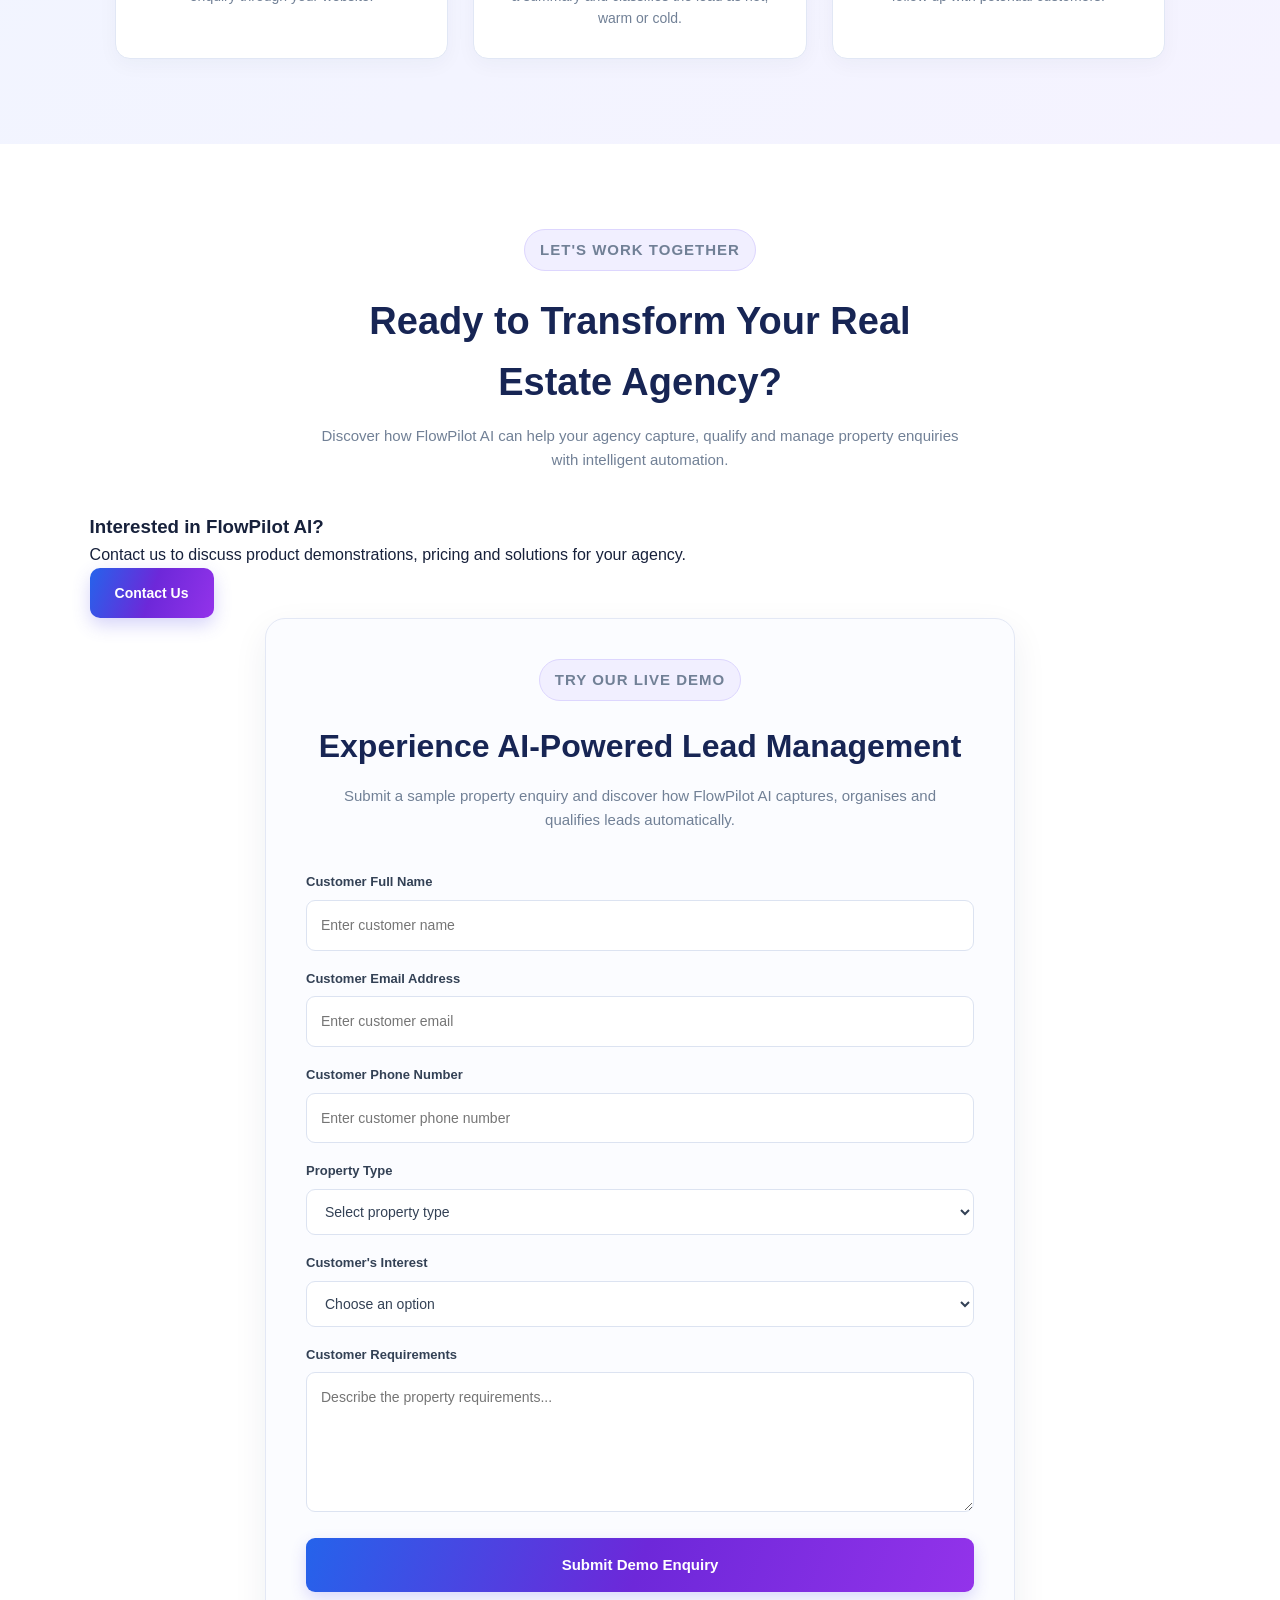
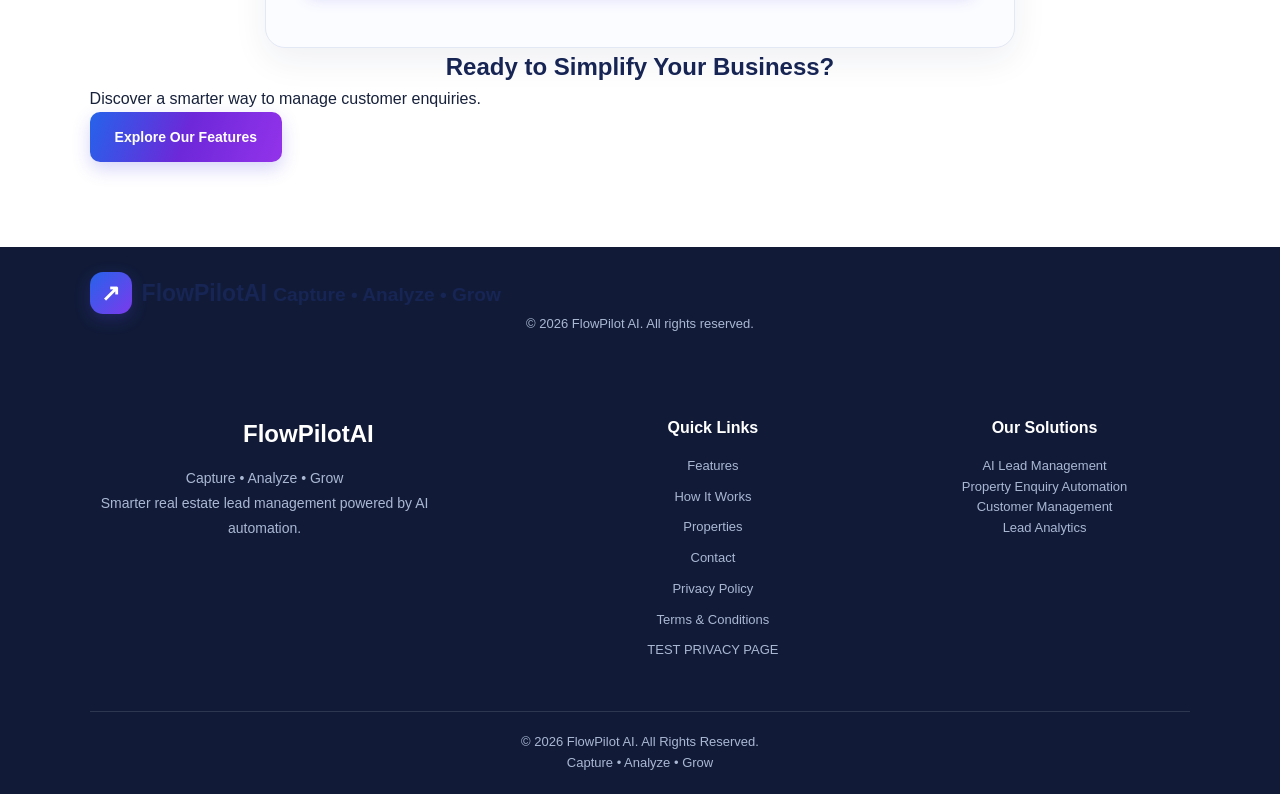
==== commit c7e9d6b0: "Add agency owner sales contact section" ====
--- a/index.html
+++ b/index.html
@@ -319,6 +319,32 @@
         
 
         <section class="contact" id="contact">
+            
+<div class="contact-content">
+    <div class="section-heading">
+        <p class="tagline">LET'S WORK TOGETHER</p>
+        <h2>Ready to Transform Your Real Estate Agency?</h2>
+        <p>
+            Discover how FlowPilot AI can help your agency
+            capture, qualify and manage property enquiries
+            with intelligent automation.
+        </p>
+    </div>
+
+    <div class="contact-card">
+        <h3>Interested in FlowPilot AI?</h3>
+        <p>
+            Contact us to discuss product demonstrations,
+            pricing and solutions for your agency.
+        </p>
+
+        <a href="mailto:YOUR_EMAIL_ADDRESS?subject=FlowPilot%20AI%20Product%20Enquiry"
+           class="primary-button">
+            Contact Us
+        </a>
+    </div>
+</div>
+            
           
 <!-- CUSTOMER ENQUIRY FORM -->
 
